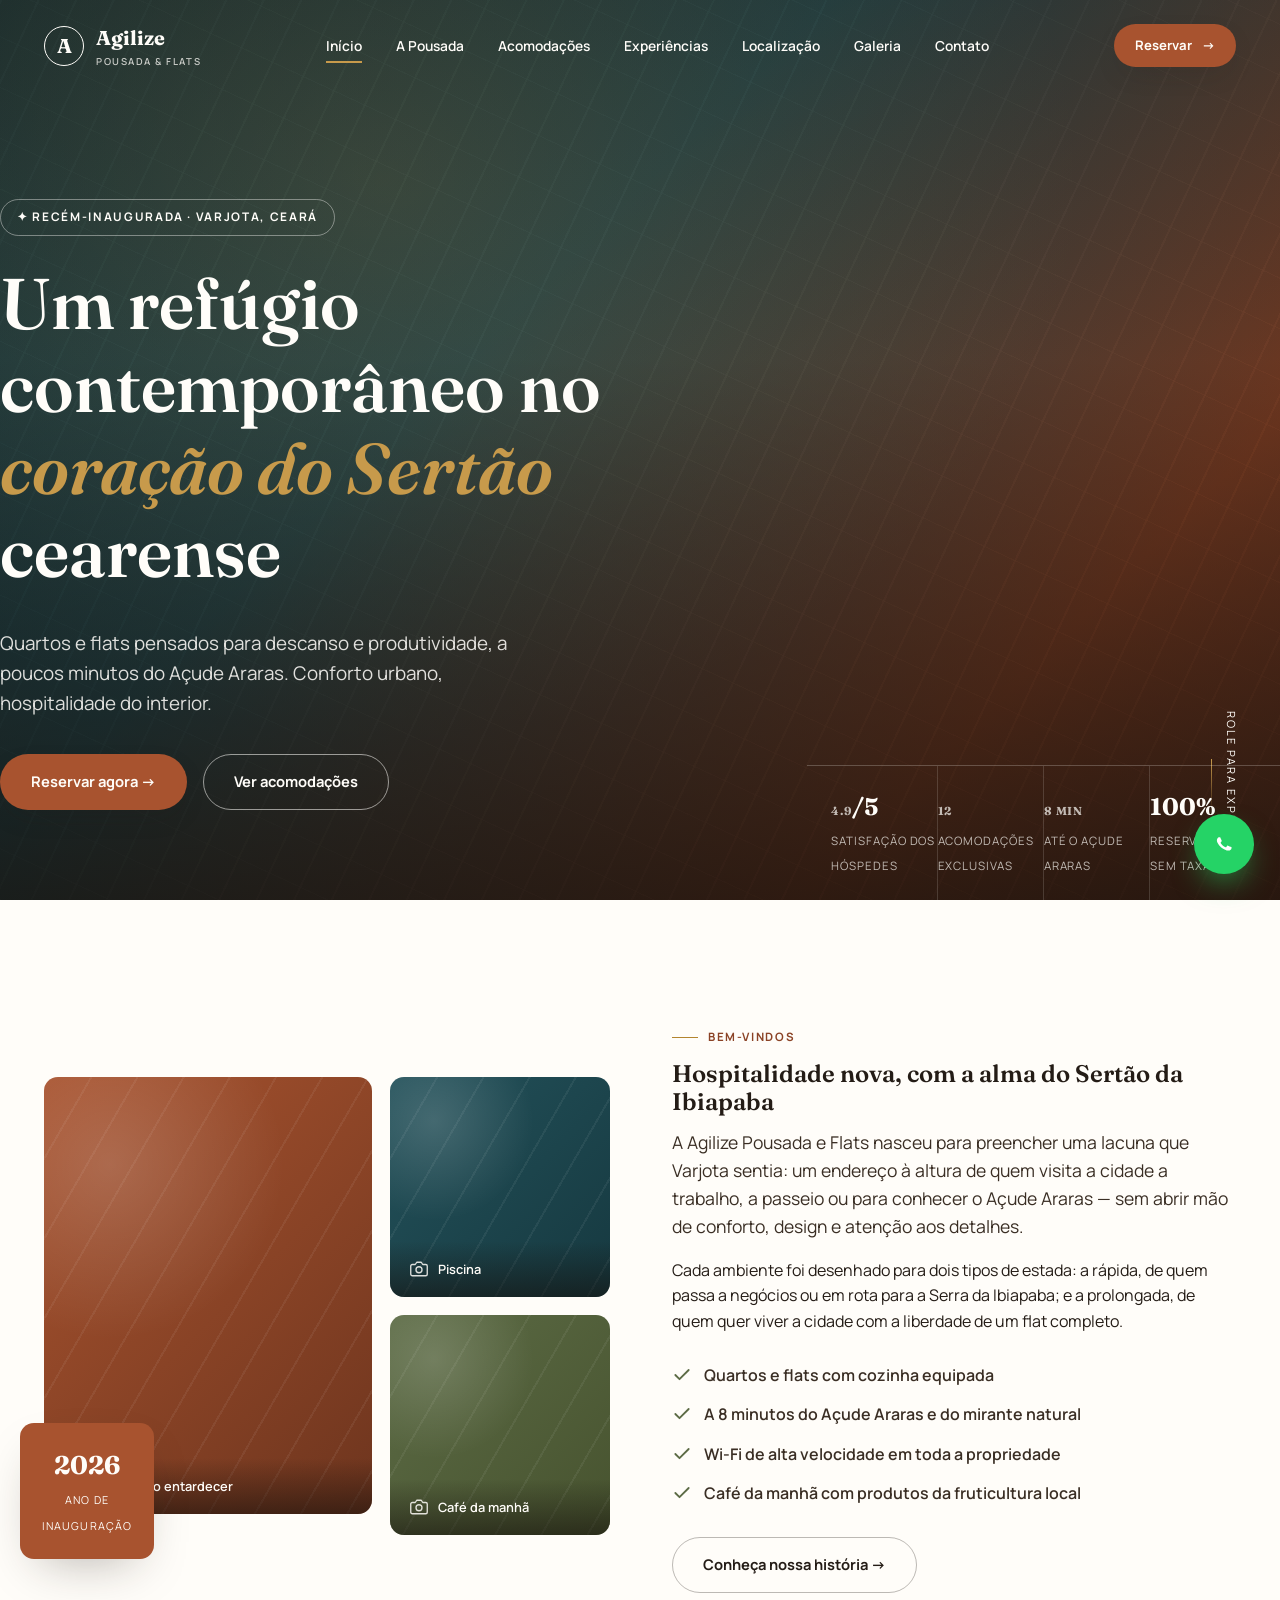
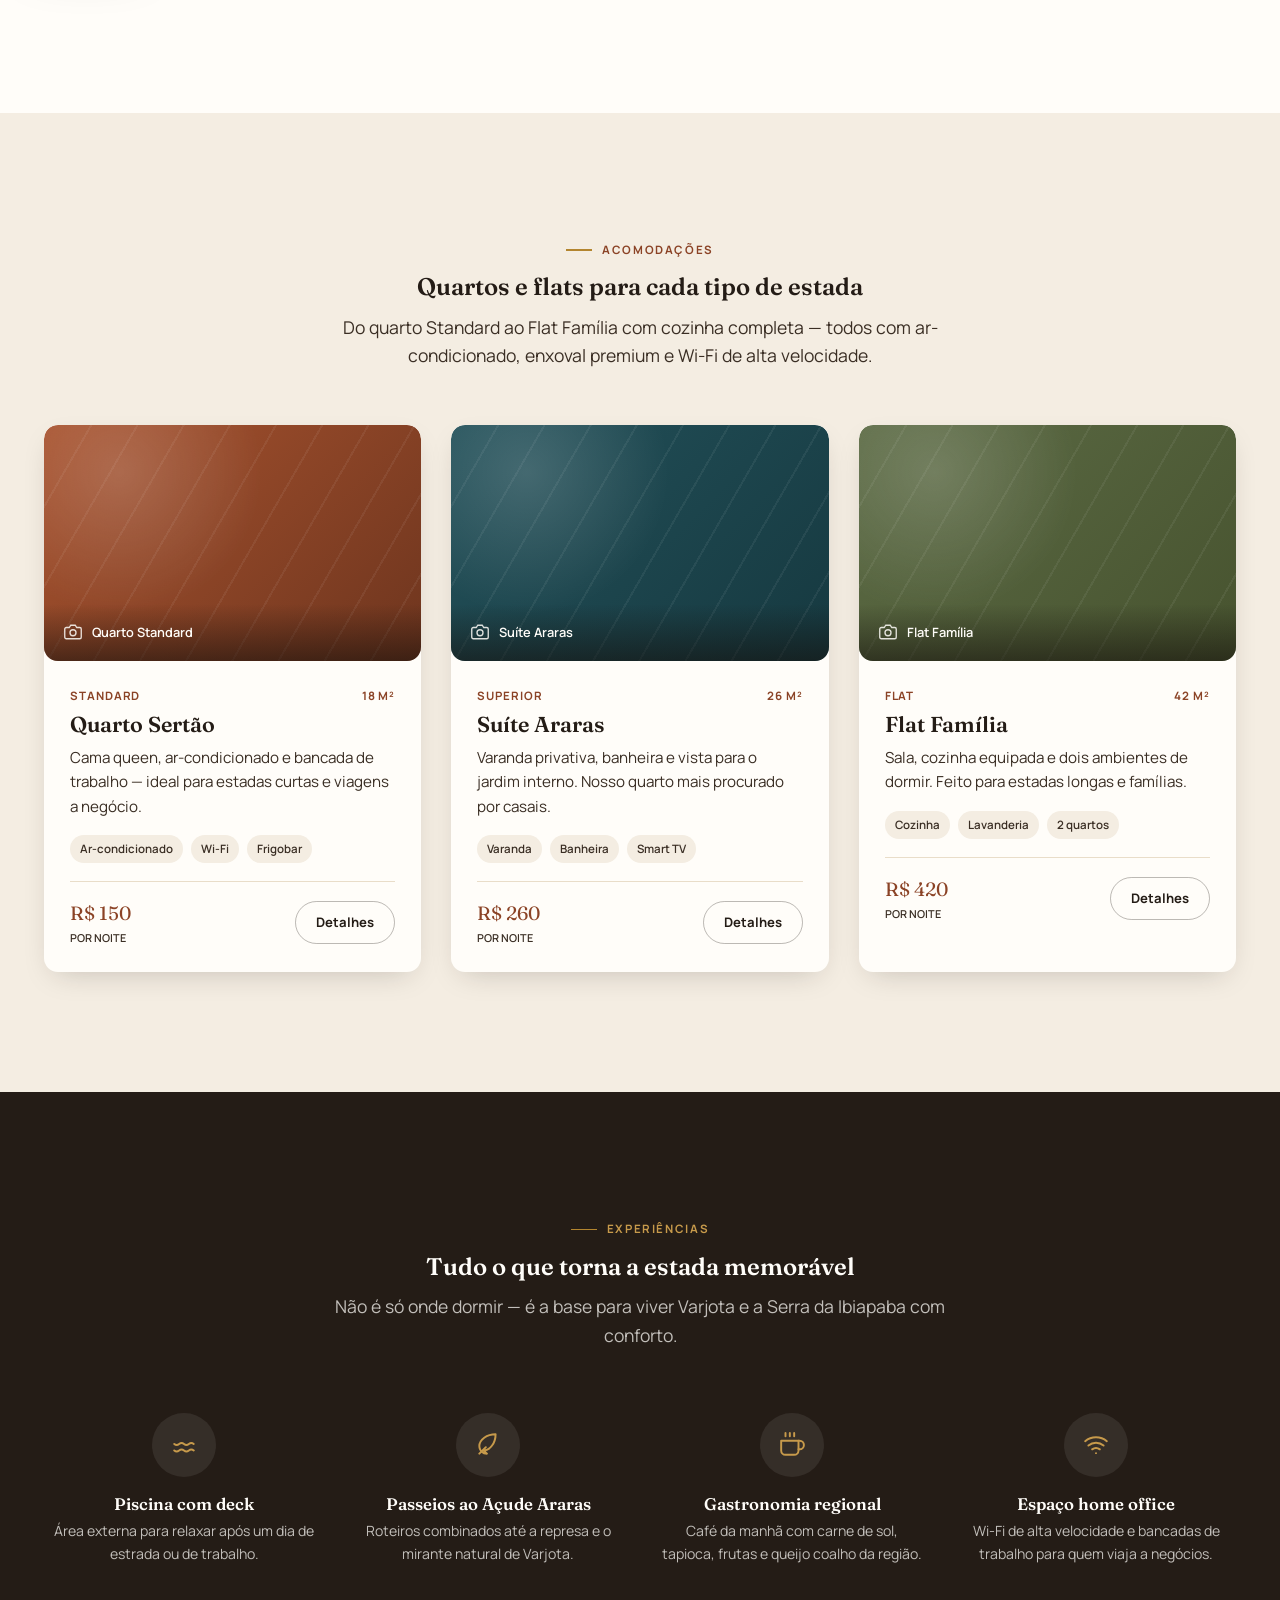
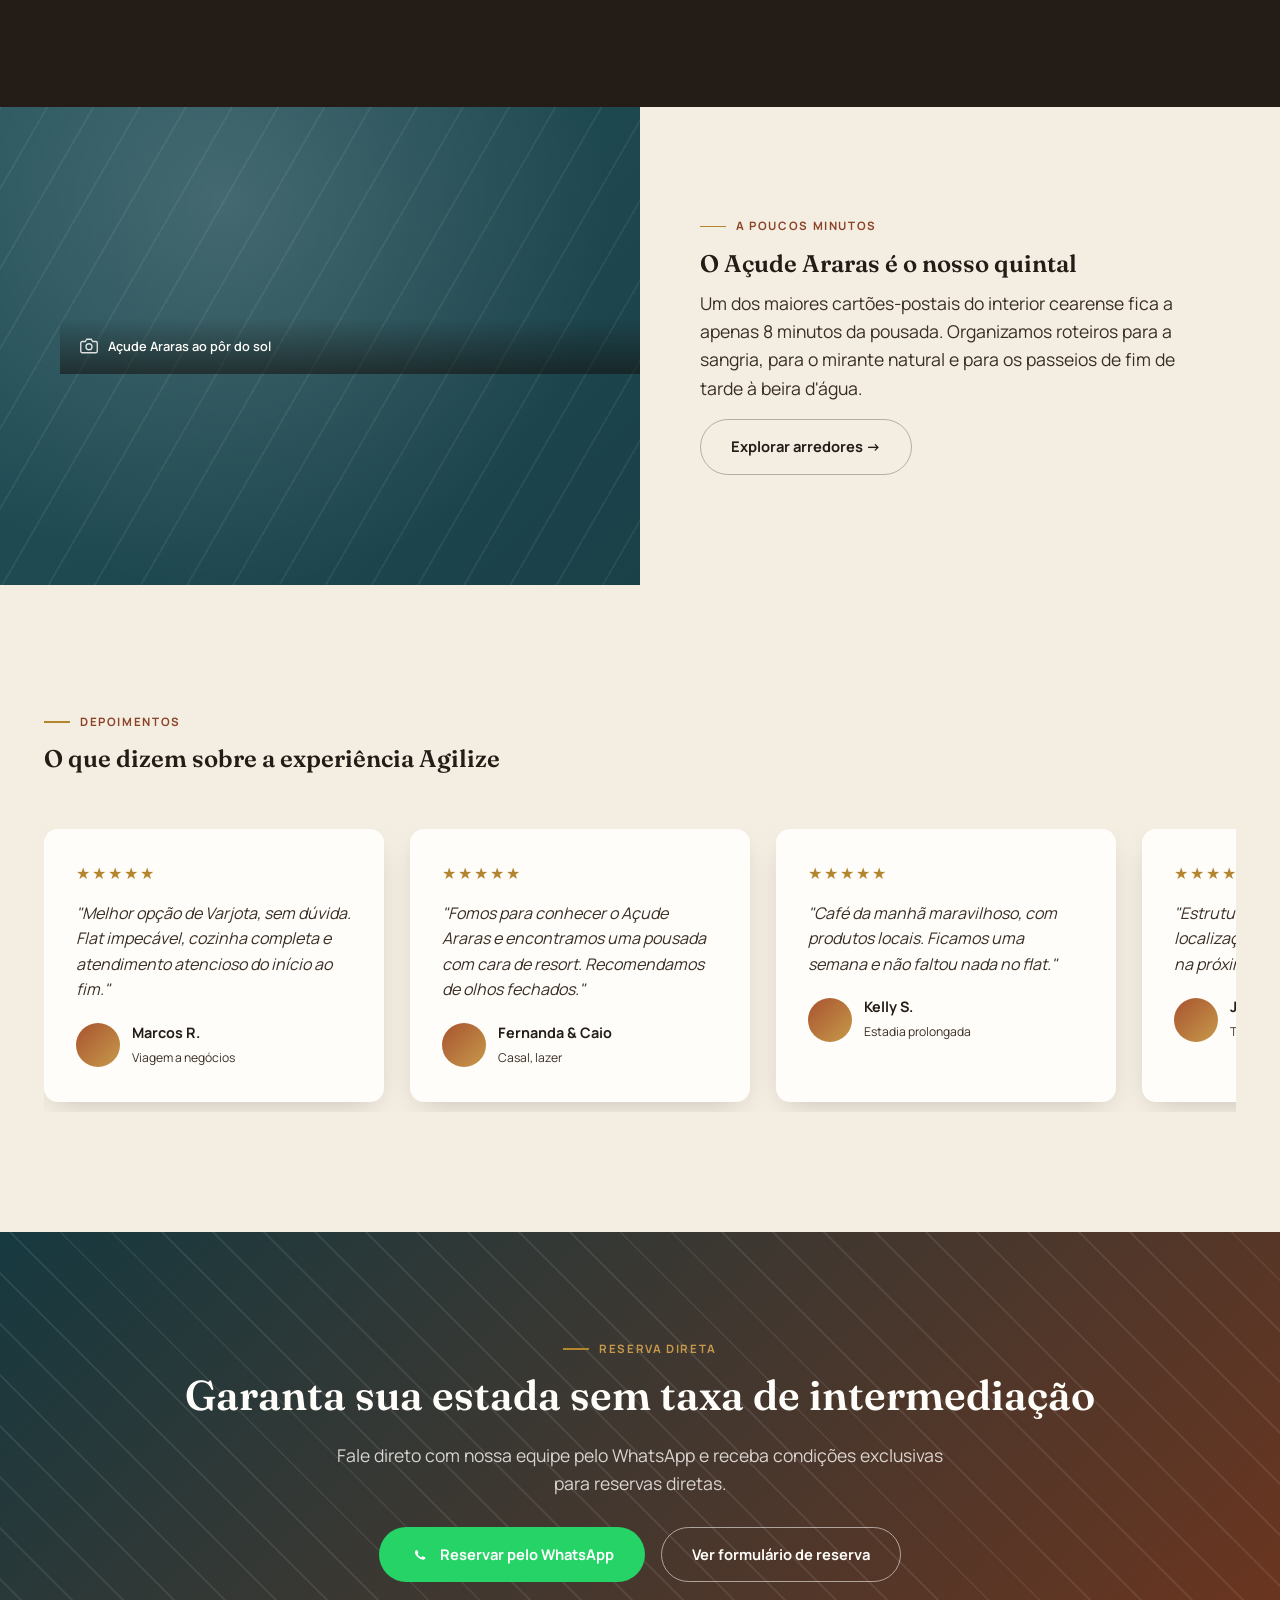
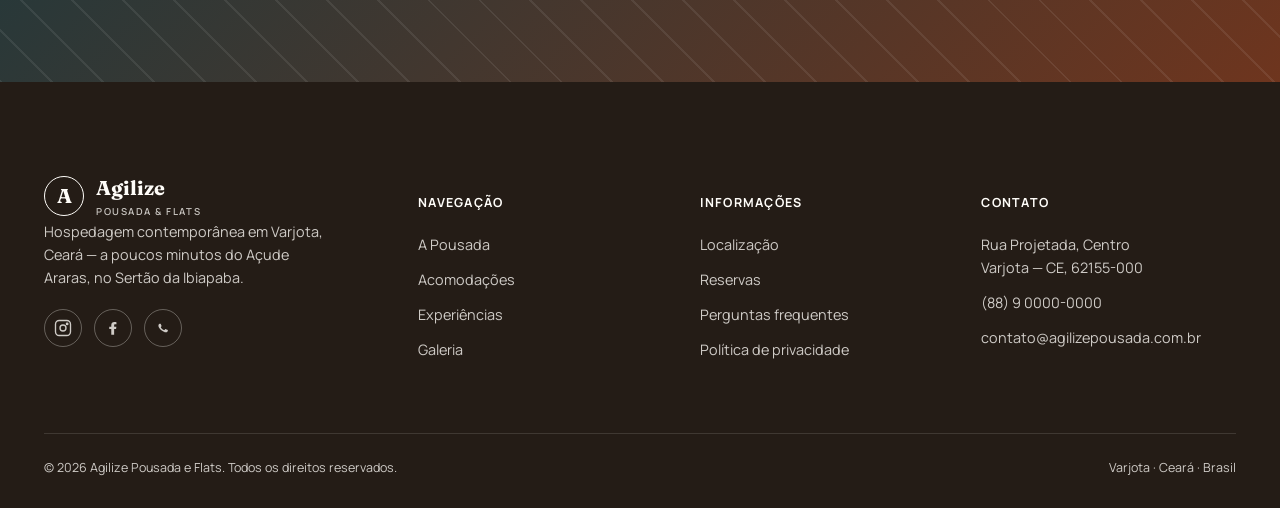
==== index.html @ ea38ac2b "Revert "Redesign v2: align site with the real brand identity and real photos" This reverts commit 95" ====
<!doctype html>
<html lang="pt-BR">
<head>
<script>document.documentElement.classList.add('js');</script>
<meta charset="UTF-8">
<meta name="viewport" content="width=device-width, initial-scale=1.0">
<title>Agilize Pousada e Flats | Hospedagem em Varjota, Ceará — Sertão da Ibiapaba</title>
<meta name="description" content="Agilize Pousada e Flats: hospedagem contemporânea em Varjota-CE, a poucos minutos do Açude Araras. Quartos e flats com ar-condicionado, piscina, café da manhã regional e Wi-Fi. Reserve direto e sem taxas.">
<meta name="keywords" content="pousada em Varjota, hotel Varjota Ceará, flats Varjota, hospedagem Açude Araras, pousada Sertão da Ibiapaba, onde ficar em Varjota CE">
<link rel="canonical" href="https://www.agilizepousada.com.br/">
<meta name="robots" content="index, follow">
<meta name="author" content="Agilize Pousada e Flats">
<meta name="theme-color" content="#241C16">

<!-- Open Graph -->
<meta property="og:type" content="website">
<meta property="og:locale" content="pt_BR">
<meta property="og:site_name" content="Agilize Pousada e Flats">
<meta property="og:title" content="Agilize Pousada e Flats | Varjota, Ceará">
<meta property="og:description" content="Hospedagem contemporânea no coração do Sertão da Ibiapaba, a minutos do Açude Araras. Quartos, flats, piscina e gastronomia regional.">
<meta property="og:url" content="https://www.agilizepousada.com.br/">
<meta property="og:image" content="https://www.agilizepousada.com.br/assets/img/og-cover.jpg">
<meta name="twitter:card" content="summary_large_image">

<link rel="icon" href="data:image/svg+xml,%3Csvg xmlns='http://www.w3.org/2000/svg' viewBox='0 0 64 64'%3E%3Crect width='64' height='64' rx='14' fill='%23241C16'/%3E%3Ctext x='32' y='42' font-family='Georgia,serif' font-size='30' fill='%23C79A4B' text-anchor='middle'%3EA%3C/text%3E%3C/svg%3E">

<link rel="preconnect" href="https://fonts.googleapis.com">
<link rel="preconnect" href="https://fonts.gstatic.com" crossorigin>
<link href="https://fonts.googleapis.com/css2?family=Fraunces:ital,opsz,wght@0,9..144,400;0,9..144,600;0,9..144,700;1,9..144,500&family=Manrope:wght@400;500;600;700;800&display=swap" rel="stylesheet">
<link rel="stylesheet" href="assets/css/style.css">

<script type="application/ld+json">
{
  "@context": "https://schema.org",
  "@type": "LodgingBusiness",
  "name": "Agilize Pousada e Flats",
  "description": "Pousada e flats contemporâneos em Varjota, Ceará, a poucos minutos do Açude Araras, no Sertão da Ibiapaba.",
  "address": {
    "@type": "PostalAddress",
    "streetAddress": "Rua Projetada — Centro",
    "addressLocality": "Varjota",
    "addressRegion": "CE",
    "postalCode": "62155-000",
    "addressCountry": "BR"
  },
  "telephone": "+55-88-90000-0000",
  "priceRange": "R$150 - R$420",
  "amenityFeature": [
    {"@type":"LocationFeatureSpecification","name":"Piscina"},
    {"@type":"LocationFeatureSpecification","name":"Wi-Fi gratuito"},
    {"@type":"LocationFeatureSpecification","name":"Estacionamento gratuito"},
    {"@type":"LocationFeatureSpecification","name":"Ar-condicionado"},
    {"@type":"LocationFeatureSpecification","name":"Café da manhã incluso"}
  ]
}
</script>
</head>
<body>

<!-- ===== HEADER ===== -->
<header class="site-header">
  <div class="container">
    <a href="index.html" class="brand">
      <span class="brand-mark">A</span>
      <span>Agilize <small>Pousada &amp; Flats</small></span>
    </a>
    <nav class="nav">
      <a href="index.html" class="active">Início</a>
      <a href="a-pousada.html">A Pousada</a>
      <a href="acomodacoes.html">Acomodações</a>
      <a href="experiencias.html">Experiências</a>
      <a href="localizacao.html">Localização</a>
      <a href="galeria.html">Galeria</a>
      <a href="contato.html">Contato</a>
    </nav>
    <div class="header-actions">
      <a class="btn btn-primary btn-sm" href="contato.html"><span>Reservar</span> →</a>
      <button class="nav-toggle" aria-label="Abrir menu" aria-expanded="false">
        <svg width="26" height="26" viewBox="0 0 24 24" fill="none" stroke="currentColor" stroke-width="2" stroke-linecap="round"><line x1="3" y1="6" x2="21" y2="6"/><line x1="3" y1="12" x2="21" y2="12"/><line x1="3" y1="18" x2="21" y2="18"/></svg>
      </button>
    </div>
  </div>
</header>

<!-- ===== HERO ===== -->
<section class="hero">
  <div class="container hero-inner">
    <div class="hero-tag">✦ Recém-inaugurada · Varjota, Ceará</div>
    <h1>Um refúgio contemporâneo no <em>coração do Sertão</em> cearense</h1>
    <p class="lede">Quartos e flats pensados para descanso e produtividade, a poucos minutos do Açude Araras. Conforto urbano, hospitalidade do interior.</p>
    <div class="hero-actions">
      <a href="contato.html" class="btn btn-primary">Reservar agora →</a>
      <a href="acomodacoes.html" class="btn btn-outline">Ver acomodações</a>
    </div>
  </div>
  <div class="hero-scroll">role para explorar</div>
  <div class="hero-stats">
    <div class="container">
      <div class="stat"><strong><span data-counter="4.9" data-suffix="">0</span>/5</strong><span>Satisfação dos hóspedes</span></div>
      <div class="stat"><strong><span data-counter="12">0</span></strong><span>Acomodações exclusivas</span></div>
      <div class="stat"><strong><span data-counter="8" data-suffix=" min">0</span></strong><span>Até o Açude Araras</span></div>
      <div class="stat"><strong>100%</strong><span>Reserva direta, sem taxa</span></div>
    </div>
  </div>
</section>

<!-- ===== WELCOME ===== -->
<section class="welcome">
  <div class="container welcome-grid">
    <div class="welcome-media-wrap" data-reveal>
      <div class="welcome-media">
        <div class="photo ratio-portrait tone-barro">
          <span class="photo-label"><svg width="18" height="18" viewBox="0 0 24 24" fill="none" stroke="currentColor" stroke-width="1.8" stroke-linecap="round" stroke-linejoin="round"><path d="M23 19a2 2 0 0 1-2 2H3a2 2 0 0 1-2-2V8a2 2 0 0 1 2-2h4l2-3h6l2 3h4a2 2 0 0 1 2 2z"/><circle cx="12" cy="13" r="4"/></svg> Fachada ao entardecer</span>
        </div>
        <div class="photo ratio-square tone-acude">
          <span class="photo-label"><svg width="18" height="18" viewBox="0 0 24 24" fill="none" stroke="currentColor" stroke-width="1.8" stroke-linecap="round" stroke-linejoin="round"><path d="M23 19a2 2 0 0 1-2 2H3a2 2 0 0 1-2-2V8a2 2 0 0 1 2-2h4l2-3h6l2 3h4a2 2 0 0 1 2 2z"/><circle cx="12" cy="13" r="4"/></svg> Piscina</span>
        </div>
        <div class="photo ratio-square tone-oliva">
          <span class="photo-label"><svg width="18" height="18" viewBox="0 0 24 24" fill="none" stroke="currentColor" stroke-width="1.8" stroke-linecap="round" stroke-linejoin="round"><path d="M23 19a2 2 0 0 1-2 2H3a2 2 0 0 1-2-2V8a2 2 0 0 1 2-2h4l2-3h6l2 3h4a2 2 0 0 1 2 2z"/><circle cx="12" cy="13" r="4"/></svg> Café da manhã</span>
        </div>
      </div>
      <div class="welcome-badge">
        <strong>2026</strong>
        <span>Ano de<br>inauguração</span>
      </div>
    </div>
    <div data-reveal data-reveal-delay="1">
      <div class="eyebrow">Bem-vindos</div>
      <h2>Hospitalidade nova, com a alma do Sertão da Ibiapaba</h2>
      <p class="lede">A Agilize Pousada e Flats nasceu para preencher uma lacuna que Varjota sentia: um endereço à altura de quem visita a cidade a trabalho, a passeio ou para conhecer o Açude Araras — sem abrir mão de conforto, design e atenção aos detalhes.</p>
      <p>Cada ambiente foi desenhado para dois tipos de estada: a rápida, de quem passa a negócios ou em rota para a Serra da Ibiapaba; e a prolongada, de quem quer viver a cidade com a liberdade de um flat completo.</p>
      <ul class="check-list">
        <li><svg width="20" height="20" viewBox="0 0 24 24" fill="none" stroke="currentColor" stroke-width="2.2" stroke-linecap="round" stroke-linejoin="round"><polyline points="20 6 9 17 4 12"/></svg> Quartos e flats com cozinha equipada</li>
        <li><svg width="20" height="20" viewBox="0 0 24 24" fill="none" stroke="currentColor" stroke-width="2.2" stroke-linecap="round" stroke-linejoin="round"><polyline points="20 6 9 17 4 12"/></svg> A 8 minutos do Açude Araras e do mirante natural</li>
        <li><svg width="20" height="20" viewBox="0 0 24 24" fill="none" stroke="currentColor" stroke-width="2.2" stroke-linecap="round" stroke-linejoin="round"><polyline points="20 6 9 17 4 12"/></svg> Wi-Fi de alta velocidade em toda a propriedade</li>
        <li><svg width="20" height="20" viewBox="0 0 24 24" fill="none" stroke="currentColor" stroke-width="2.2" stroke-linecap="round" stroke-linejoin="round"><polyline points="20 6 9 17 4 12"/></svg> Café da manhã com produtos da fruticultura local</li>
      </ul>
      <a href="a-pousada.html" class="btn btn-outline dark" style="margin-top:30px;">Conheça nossa história →</a>
    </div>
  </div>
</section>

<!-- ===== ACOMODAÇÕES TEASER ===== -->
<section class="band on-areia">
  <div class="container">
    <div class="section-head center" data-reveal>
      <div class="eyebrow" style="justify-content:center">Acomodações</div>
      <h2>Quartos e flats para cada tipo de estada</h2>
      <p class="lede center">Do quarto Standard ao Flat Família com cozinha completa — todos com ar-condicionado, enxoval premium e Wi-Fi de alta velocidade.</p>
    </div>
    <div class="grid-3">
      <div class="card" data-reveal>
        <div class="photo ratio-wide tone-barro"><span class="photo-label"><svg width="18" height="18" viewBox="0 0 24 24" fill="none" stroke="currentColor" stroke-width="1.8"><path d="M23 19a2 2 0 0 1-2 2H3a2 2 0 0 1-2-2V8a2 2 0 0 1 2-2h4l2-3h6l2 3h4a2 2 0 0 1 2 2z"/><circle cx="12" cy="13" r="4"/></svg> Quarto Standard</span></div>
        <div class="card-body">
          <div class="card-meta"><span>Standard</span><span>18 m²</span></div>
          <h3>Quarto Sertão</h3>
          <p>Cama queen, ar-condicionado e bancada de trabalho — ideal para estadas curtas e viagens a negócio.</p>
          <div class="card-amenities"><span>Ar-condicionado</span><span>Wi-Fi</span><span>Frigobar</span></div>
          <div class="card-foot">
            <div class="price">R$ 150<span>por noite</span></div>
            <a href="acomodacoes.html" class="btn btn-outline dark btn-sm">Detalhes</a>
          </div>
        </div>
      </div>
      <div class="card" data-reveal data-reveal-delay="1">
        <div class="photo ratio-wide tone-acude"><span class="photo-label"><svg width="18" height="18" viewBox="0 0 24 24" fill="none" stroke="currentColor" stroke-width="1.8"><path d="M23 19a2 2 0 0 1-2 2H3a2 2 0 0 1-2-2V8a2 2 0 0 1 2-2h4l2-3h6l2 3h4a2 2 0 0 1 2 2z"/><circle cx="12" cy="13" r="4"/></svg> Suíte Araras</span></div>
        <div class="card-body">
          <div class="card-meta"><span>Superior</span><span>26 m²</span></div>
          <h3>Suíte Araras</h3>
          <p>Varanda privativa, banheira e vista para o jardim interno. Nosso quarto mais procurado por casais.</p>
          <div class="card-amenities"><span>Varanda</span><span>Banheira</span><span>Smart TV</span></div>
          <div class="card-foot">
            <div class="price">R$ 260<span>por noite</span></div>
            <a href="acomodacoes.html" class="btn btn-outline dark btn-sm">Detalhes</a>
          </div>
        </div>
      </div>
      <div class="card" data-reveal data-reveal-delay="2">
        <div class="photo ratio-wide tone-oliva"><span class="photo-label"><svg width="18" height="18" viewBox="0 0 24 24" fill="none" stroke="currentColor" stroke-width="1.8"><path d="M23 19a2 2 0 0 1-2 2H3a2 2 0 0 1-2-2V8a2 2 0 0 1 2-2h4l2-3h6l2 3h4a2 2 0 0 1 2 2z"/><circle cx="12" cy="13" r="4"/></svg> Flat Família</span></div>
        <div class="card-body">
          <div class="card-meta"><span>Flat</span><span>42 m²</span></div>
          <h3>Flat Família</h3>
          <p>Sala, cozinha equipada e dois ambientes de dormir. Feito para estadas longas e famílias.</p>
          <div class="card-amenities"><span>Cozinha</span><span>Lavanderia</span><span>2 quartos</span></div>
          <div class="card-foot">
            <div class="price">R$ 420<span>por noite</span></div>
            <a href="acomodacoes.html" class="btn btn-outline dark btn-sm">Detalhes</a>
          </div>
        </div>
      </div>
    </div>
  </div>
</section>

<!-- ===== EXPERIÊNCIAS (dark) ===== -->
<section class="band on-dark">
  <div class="container">
    <div class="section-head center" data-reveal>
      <div class="eyebrow on-dark" style="justify-content:center">Experiências</div>
      <h2>Tudo o que torna a estada memorável</h2>
      <p class="lede center">Não é só onde dormir — é a base para viver Varjota e a Serra da Ibiapaba com conforto.</p>
    </div>
    <div class="grid-4">
      <div class="feature" data-reveal>
        <div class="feature-icon"><svg width="26" height="26" viewBox="0 0 24 24" fill="none" stroke="currentColor" stroke-width="1.8" stroke-linecap="round" stroke-linejoin="round"><path d="M3 17c1.5 1.2 3 1.2 4.5 0s3-1.2 4.5 0 3 1.2 4.5 0 3-1.2 4.5 0"/><path d="M3 11c1.5 1.2 3 1.2 4.5 0s3-1.2 4.5 0 3 1.2 4.5 0 3-1.2 4.5 0"/></svg></div>
        <h4>Piscina com deck</h4>
        <p>Área externa para relaxar após um dia de estrada ou de trabalho.</p>
      </div>
      <div class="feature" data-reveal data-reveal-delay="1">
        <div class="feature-icon"><svg width="26" height="26" viewBox="0 0 24 24" fill="none" stroke="currentColor" stroke-width="1.8" stroke-linecap="round" stroke-linejoin="round"><path d="M11 20A7 7 0 0 1 4 13c0-6 7-11 15-11 0 8-5 15-11 15z"/><path d="M4 20l6-6"/></svg></div>
        <h4>Passeios ao Açude Araras</h4>
        <p>Roteiros combinados até a represa e o mirante natural de Varjota.</p>
      </div>
      <div class="feature" data-reveal data-reveal-delay="2">
        <div class="feature-icon"><svg width="26" height="26" viewBox="0 0 24 24" fill="none" stroke="currentColor" stroke-width="1.8" stroke-linecap="round" stroke-linejoin="round"><path d="M18 8h1a4 4 0 0 1 0 8h-1"/><path d="M2 8h16v9a4 4 0 0 1-4 4H6a4 4 0 0 1-4-4V8z"/><line x1="6" y1="1" x2="6" y2="4"/><line x1="10" y1="1" x2="10" y2="4"/><line x1="14" y1="1" x2="14" y2="4"/></svg></div>
        <h4>Gastronomia regional</h4>
        <p>Café da manhã com carne de sol, tapioca, frutas e queijo coalho da região.</p>
      </div>
      <div class="feature" data-reveal data-reveal-delay="3">
        <div class="feature-icon"><svg width="26" height="26" viewBox="0 0 24 24" fill="none" stroke="currentColor" stroke-width="1.8" stroke-linecap="round" stroke-linejoin="round"><path d="M5 12.5a11 11 0 0 1 14 0"/><path d="M8.5 16a6 6 0 0 1 7 0"/><line x1="12" y1="19.5" x2="12" y2="19.51"/><path d="M2 8.5a15.5 15.5 0 0 1 20 0"/></svg></div>
        <h4>Espaço home office</h4>
        <p>Wi-Fi de alta velocidade e bancadas de trabalho para quem viaja a negócios.</p>
      </div>
    </div>
  </div>
</section>

<!-- ===== SPLIT — AÇUDE ARARAS ===== -->
<section class="split">
  <div class="photo tone-acude ratio-cinema" style="min-height:100%" data-reveal>
    <span class="photo-label"><svg width="18" height="18" viewBox="0 0 24 24" fill="none" stroke="currentColor" stroke-width="1.8"><path d="M23 19a2 2 0 0 1-2 2H3a2 2 0 0 1-2-2V8a2 2 0 0 1 2-2h4l2-3h6l2 3h4a2 2 0 0 1 2 2z"/><circle cx="12" cy="13" r="4"/></svg> Açude Araras ao pôr do sol</span>
  </div>
  <div style="background:var(--areia-100)" data-reveal data-reveal-delay="1">
    <div class="eyebrow">A poucos minutos</div>
    <h2>O Açude Araras é o nosso quintal</h2>
    <p class="lede">Um dos maiores cartões-postais do interior cearense fica a apenas 8 minutos da pousada. Organizamos roteiros para a sangria, para o mirante natural e para os passeios de fim de tarde à beira d'água.</p>
    <a href="localizacao.html" class="btn btn-outline dark" style="width:fit-content;">Explorar arredores →</a>
  </div>
</section>

<!-- ===== DEPOIMENTOS ===== -->
<section class="band on-areia">
  <div class="container">
    <div class="section-head" data-reveal>
      <div class="eyebrow">Depoimentos</div>
      <h2>O que dizem sobre a experiência Agilize</h2>
    </div>
    <div class="testi-track" data-reveal data-reveal-delay="1">
      <div class="testi">
        <div class="stars">★★★★★</div>
        <p>"Melhor opção de Varjota, sem dúvida. Flat impecável, cozinha completa e atendimento atencioso do início ao fim."</p>
        <div class="testi-author"><div class="testi-avatar"></div><div><strong>Marcos R.</strong><span>Viagem a negócios</span></div></div>
      </div>
      <div class="testi">
        <div class="stars">★★★★★</div>
        <p>"Fomos para conhecer o Açude Araras e encontramos uma pousada com cara de resort. Recomendamos de olhos fechados."</p>
        <div class="testi-author"><div class="testi-avatar"></div><div><strong>Fernanda &amp; Caio</strong><span>Casal, lazer</span></div></div>
      </div>
      <div class="testi">
        <div class="stars">★★★★★</div>
        <p>"Café da manhã maravilhoso, com produtos locais. Ficamos uma semana e não faltou nada no flat."</p>
        <div class="testi-author"><div class="testi-avatar"></div><div><strong>Kelly S.</strong><span>Estadia prolongada</span></div></div>
      </div>
      <div class="testi">
        <div class="stars">★★★★★</div>
        <p>"Estrutura nova, bem cuidada e localização estratégica. Voltaremos na próxima passagem pelo Sertão."</p>
        <div class="testi-author"><div class="testi-avatar"></div><div><strong>João P.</strong><span>Turismo em família</span></div></div>
      </div>
    </div>
  </div>
</section>

<!-- ===== CTA ===== -->
<section class="cta-band">
  <div class="container" data-reveal>
    <div class="eyebrow on-dark" style="justify-content:center">Reserva direta</div>
    <h2>Garanta sua estada sem taxa de intermediação</h2>
    <p class="lede center" style="color:rgba(255,253,249,.8)">Fale direto com nossa equipe pelo WhatsApp e receba condições exclusivas para reservas diretas.</p>
    <div class="btn-row">
      <a href="https://wa.me/5588900000000" target="_blank" rel="noopener" class="btn btn-whats">
        <svg width="20" height="20" viewBox="0 0 24 24" fill="currentColor"><path d="M17.5 14.4c-.3-.1-1.7-.9-2-1-.3-.1-.5-.1-.7.1s-.8 1-.9 1.2c-.2.2-.3.2-.6.1s-1.3-.5-2.4-1.5c-.9-.8-1.5-1.8-1.7-2.1-.2-.3 0-.5.1-.6l.4-.5c.1-.2.2-.3.3-.5s0-.4 0-.5c0-.1-.7-1.7-1-2.3-.2-.6-.5-.5-.7-.5h-.6c-.2 0-.5.1-.8.4-.3.3-1 1-1 2.4s1.1 2.8 1.2 3c.1.2 2.2 3.4 5.4 4.7.8.3 1.4.5 1.8.7.8.2 1.5.2 2 .1.6-.1 1.7-.7 2-1.4.2-.7.2-1.3.2-1.4-.1-.2-.3-.2-.6-.4z"/></svg>
        Reservar pelo WhatsApp
      </a>
      <a href="contato.html" class="btn btn-outline">Ver formulário de reserva</a>
    </div>
  </div>
</section>

<!-- ===== FOOTER ===== -->
<footer class="site-footer">
  <div class="container">
    <div class="footer-grid">
      <div class="footer-brand">
        <a href="index.html" class="brand" style="color:var(--branco)"><span class="brand-mark">A</span><span>Agilize <small>Pousada &amp; Flats</small></span></a>
        <p>Hospedagem contemporânea em Varjota, Ceará — a poucos minutos do Açude Araras, no Sertão da Ibiapaba.</p>
        <div class="social-row">
          <a href="#" aria-label="Instagram"><svg width="18" height="18" viewBox="0 0 24 24" fill="none" stroke="currentColor" stroke-width="1.8"><rect x="2" y="2" width="20" height="20" rx="5"/><circle cx="12" cy="12" r="4"/><circle cx="17.5" cy="6.5" r="1"/></svg></a>
          <a href="#" aria-label="Facebook"><svg width="18" height="18" viewBox="0 0 24 24" fill="currentColor"><path d="M13.5 21v-7.7h2.6l.4-3h-3v-1.9c0-.9.2-1.5 1.5-1.5h1.6V4.2C15.9 4.1 14.9 4 13.7 4c-2.4 0-4 1.5-4 4.1v2.2H7v3h2.7V21h3.8z"/></svg></a>
          <a href="https://wa.me/5588900000000" aria-label="WhatsApp"><svg width="18" height="18" viewBox="0 0 24 24" fill="currentColor"><path d="M17.5 14.4c-.3-.1-1.7-.9-2-1-.3-.1-.5-.1-.7.1s-.8 1-.9 1.2c-.2.2-.3.2-.6.1s-1.3-.5-2.4-1.5c-.9-.8-1.5-1.8-1.7-2.1-.2-.3 0-.5.1-.6l.4-.5c.1-.2.2-.3.3-.5s0-.4 0-.5c0-.1-.7-1.7-1-2.3-.2-.6-.5-.5-.7-.5h-.6c-.2 0-.5.1-.8.4-.3.3-1 1-1 2.4s1.1 2.8 1.2 3c.1.2 2.2 3.4 5.4 4.7.8.3 1.4.5 1.8.7.8.2 1.5.2 2 .1.6-.1 1.7-.7 2-1.4.2-.7.2-1.3.2-1.4-.1-.2-.3-.2-.6-.4z"/></svg></a>
        </div>
      </div>
      <div>
        <h5>Navegação</h5>
        <ul>
          <li><a href="a-pousada.html">A Pousada</a></li>
          <li><a href="acomodacoes.html">Acomodações</a></li>
          <li><a href="experiencias.html">Experiências</a></li>
          <li><a href="galeria.html">Galeria</a></li>
        </ul>
      </div>
      <div>
        <h5>Informações</h5>
        <ul>
          <li><a href="localizacao.html">Localização</a></li>
          <li><a href="contato.html">Reservas</a></li>
          <li><a href="contato.html#faq">Perguntas frequentes</a></li>
          <li><a href="#">Política de privacidade</a></li>
        </ul>
      </div>
      <div>
        <h5>Contato</h5>
        <ul>
          <li>Rua Projetada, Centro<br>Varjota — CE, 62155-000</li>
          <li>(88) 9 0000-0000</li>
          <li>contato@agilizepousada.com.br</li>
        </ul>
      </div>
    </div>
    <div class="footer-bottom">
      <span>© <span data-year>2026</span> Agilize Pousada e Flats. Todos os direitos reservados.</span>
      <span>Varjota · Ceará · Brasil</span>
    </div>
  </div>
</footer>

<a href="https://wa.me/5588900000000" target="_blank" rel="noopener" class="float-whats" aria-label="Falar no WhatsApp">
  <svg width="28" height="28" viewBox="0 0 24 24" fill="currentColor"><path d="M17.5 14.4c-.3-.1-1.7-.9-2-1-.3-.1-.5-.1-.7.1s-.8 1-.9 1.2c-.2.2-.3.2-.6.1s-1.3-.5-2.4-1.5c-.9-.8-1.5-1.8-1.7-2.1-.2-.3 0-.5.1-.6l.4-.5c.1-.2.2-.3.3-.5s0-.4 0-.5c0-.1-.7-1.7-1-2.3-.2-.6-.5-.5-.7-.5h-.6c-.2 0-.5.1-.8.4-.3.3-1 1-1 2.4s1.1 2.8 1.2 3c.1.2 2.2 3.4 5.4 4.7.8.3 1.4.5 1.8.7.8.2 1.5.2 2 .1.6-.1 1.7-.7 2-1.4.2-.7.2-1.3.2-1.4-.1-.2-.3-.2-.6-.4z"/></svg>
</a>

<script src="assets/js/main.js"></script>
</body>
</html>
---- assets/css/style.css ----
/* ===========================================================
   AGILIZE POUSADA E FLATS — Design System
   Varjota · Ceará · Sertão da Ibiapaba
   =========================================================== */

:root{
  /* Paleta — "Barro & Água" (terracota do sertão + azul do açude) */
  --areia-50:  #FBF7F1;
  --areia-100: #F4EDE2;
  --areia-200: #E9DDC9;
  --barro-600: #A8532F;
  --barro-700: #8B4326;
  --barro-800: #6E351E;
  --carvao-900:#241C16;
  --carvao-700:#3A2E24;
  --oliva-600: #5C6B45;
  --oliva-700: #47532F;
  --acude-600: #23515A;
  --acude-700: #163940;
  --dourado-500:#C79A4B;
  --dourado-600:#B3852F;
  --branco: #FFFDF9;

  --font-display: "Fraunces", "Georgia", serif;
  --font-body: "Manrope", "Segoe UI", sans-serif;

  --container: 1240px;
  --radius-sm: 6px;
  --radius-md: 14px;
  --radius-lg: 28px;

  --shadow-soft: 0 20px 50px -20px rgba(36,28,22,.35);
  --shadow-card: 0 10px 30px -12px rgba(36,28,22,.25);

  --ease: cubic-bezier(.22,.61,.36,1);
}

*,*::before,*::after{ box-sizing:border-box; }
html{ scroll-behavior:smooth; }
body{
  margin:0;
  font-family:var(--font-body);
  color:var(--carvao-900);
  background:var(--areia-50);
  line-height:1.6;
  -webkit-font-smoothing:antialiased;
}
img{ max-width:100%; display:block; }
a{ color:inherit; text-decoration:none; }
ul{ margin:0; padding:0; list-style:none; }
h1,h2,h3,h4{ font-family:var(--font-display); font-weight:600; margin:0 0 .5em; line-height:1.15; color:var(--carvao-900); }
p{ margin:0 0 1em; }
.container{ width:100%; max-width:var(--container); margin:0 auto; padding:0 24px; }
section{ position:relative; }

/* ---------- Utility ---------- */
.eyebrow{
  display:inline-flex; align-items:center; gap:10px;
  font-family:var(--font-body); font-weight:700; letter-spacing:.14em;
  text-transform:uppercase; font-size:.72rem; color:var(--barro-700);
  margin-bottom:14px;
}
.eyebrow::before{ content:""; width:26px; height:1.5px; background:var(--dourado-600); display:inline-block; }
.eyebrow.on-dark{ color:var(--dourado-500); }

.lede{ font-size:1.1rem; color:var(--carvao-700); max-width:640px; }
.center{ text-align:center; margin-left:auto; margin-right:auto; }

.btn{
  display:inline-flex; align-items:center; gap:10px;
  padding:15px 30px; border-radius:100px; font-weight:700; font-size:.92rem;
  border:1px solid transparent; cursor:pointer; transition:transform .35s var(--ease), box-shadow .35s var(--ease), background .3s, color .3s;
  white-space:nowrap;
}
.btn-primary{ background:var(--barro-600); color:var(--branco); box-shadow:var(--shadow-card); }
.btn-primary:hover{ background:var(--barro-700); transform:translateY(-2px); box-shadow:0 16px 34px -14px rgba(168,83,47,.55); }
.btn-outline{ background:transparent; color:var(--branco); border-color:rgba(255,253,249,.55); }
.btn-outline:hover{ background:rgba(255,253,249,.12); border-color:var(--branco); transform:translateY(-2px); }
.btn-outline.dark{ color:var(--carvao-900); border-color:rgba(36,28,22,.3); }
.btn-outline.dark:hover{ background:rgba(36,28,22,.06); }
.btn-whats{ background:#25D366; color:#fff; }
.btn-whats:hover{ background:#1EBE5A; transform:translateY(-2px); }
.btn-sm{ padding:10px 20px; font-size:.82rem; }

.section-head{ max-width:680px; margin-bottom:56px; }
.section-head.center{ margin-left:auto; margin-right:auto; text-align:center; }

.pill{
  display:inline-flex; align-items:center; gap:8px; padding:6px 14px;
  border-radius:100px; background:var(--areia-200); font-size:.78rem; font-weight:700;
  color:var(--barro-700);
}

/* ---------- Reveal on scroll ---------- */
/* Content is visible by default (no-JS / JS-blocked = fully accessible).
   Only when html.js is set (see inline head script) do we hide-then-reveal. */
html.js [data-reveal]{ opacity:0; transform:translateY(28px); transition:opacity .9s var(--ease), transform .9s var(--ease); }
html.js [data-reveal].is-visible{ opacity:1; transform:translateY(0); }
[data-reveal-delay="1"]{ transition-delay:.12s; }
[data-reveal-delay="2"]{ transition-delay:.24s; }
[data-reveal-delay="3"]{ transition-delay:.36s; }

/* ---------- Header ---------- */
.site-header{
  position:fixed; top:0; left:0; right:0; z-index:100;
  padding:22px 0; transition:background .4s var(--ease), padding .4s var(--ease), box-shadow .4s var(--ease);
}
.site-header .container{ display:flex; align-items:center; justify-content:space-between; gap:24px; }
.site-header.is-scrolled{ background:rgba(251,247,241,.92); backdrop-filter:blur(10px); padding:12px 0; box-shadow:0 6px 24px -12px rgba(36,28,22,.18); }

.brand{ display:flex; align-items:center; gap:12px; font-family:var(--font-display); font-weight:700; font-size:1.25rem; color:var(--branco); transition:color .4s; }
.site-header.is-scrolled .brand{ color:var(--carvao-900); }
.brand small{ display:block; font-family:var(--font-body); font-weight:600; font-size:.6rem; letter-spacing:.16em; text-transform:uppercase; opacity:.75; }
.brand-mark{ width:40px;height:40px; border-radius:50%; border:1.5px solid currentColor; display:flex; align-items:center; justify-content:center; }

.nav{ display:flex; align-items:center; gap:34px; }
.nav a{ font-size:.86rem; font-weight:600; color:var(--branco); position:relative; padding:4px 0; transition:color .4s; }
.site-header.is-scrolled .nav a{ color:var(--carvao-800,#3A2E24); }
.nav a::after{ content:""; position:absolute; left:0; bottom:-2px; width:0; height:1.5px; background:var(--dourado-500); transition:width .3s var(--ease); }
.nav a:hover::after, .nav a.active::after{ width:100%; }
.header-actions{ display:flex; align-items:center; gap:14px; }
.nav-toggle{ display:none; background:none; border:0; color:var(--branco); cursor:pointer; }
.site-header.is-scrolled .nav-toggle{ color:var(--carvao-900); }

@media (max-width: 960px){
  .nav{ position:fixed; inset:0 0 0 30%; background:var(--areia-50); flex-direction:column; justify-content:center; align-items:flex-start; gap:26px; padding:40px; transform:translateX(100%); transition:transform .5s var(--ease); box-shadow:-20px 0 50px rgba(0,0,0,.25); }
  .nav.is-open{ transform:translateX(0); }
  .nav a{ color:var(--carvao-900) !important; font-size:1.15rem; }
  .nav-toggle{ display:block; z-index:120; }
  .header-actions .btn span{ display:none; }
}

/* ---------- Hero ---------- */
.hero{
  min-height:100svh; display:flex; align-items:flex-end; position:relative; overflow:hidden;
  background:
    linear-gradient(180deg, rgba(20,15,11,.35) 0%, rgba(20,15,11,.25) 40%, rgba(20,15,11,.78) 100%),
    radial-gradient(ellipse at 30% 20%, rgba(199,154,75,.25), transparent 55%),
    linear-gradient(135deg, var(--acude-700) 0%, var(--acude-600) 38%, var(--barro-700) 78%, var(--barro-800) 100%);
  color:var(--branco);
}
.hero::before{
  content:""; position:absolute; inset:0; opacity:.14; mix-blend-mode:overlay; pointer-events:none;
  background-image:
    repeating-linear-gradient(115deg, rgba(255,255,255,.5) 0 2px, transparent 2px 34px),
    repeating-linear-gradient(25deg, rgba(255,255,255,.4) 0 1px, transparent 1px 46px);
}
.hero-inner{ position:relative; z-index:2; padding:170px 0 90px; width:100%; }
.hero-tag{ display:inline-flex; gap:10px; align-items:center; padding:8px 16px; border:1px solid rgba(255,253,249,.4); border-radius:100px; font-size:.74rem; letter-spacing:.14em; text-transform:uppercase; font-weight:700; margin-bottom:26px; }
.hero h1{ font-size:clamp(2.6rem, 5.6vw, 5rem); color:var(--branco); max-width:16ch; }
.hero h1 em{ font-style:italic; color:var(--dourado-500); }
.hero p.lede{ color:rgba(255,253,249,.86); font-size:1.18rem; max-width:560px; }
.hero-actions{ display:flex; gap:16px; flex-wrap:wrap; margin-top:36px; }
.hero-scroll{ position:absolute; right:40px; bottom:40px; z-index:2; display:flex; flex-direction:column; align-items:center; gap:10px; color:var(--branco); font-size:.7rem; letter-spacing:.18em; text-transform:uppercase; writing-mode:vertical-rl; }
.hero-scroll::after{ content:""; writing-mode:horizontal-tb; width:1px; height:52px; background:linear-gradient(var(--dourado-500), transparent); animation:scrollLine 2.2s ease-in-out infinite; }
@keyframes scrollLine{ 0%{ transform:scaleY(0); transform-origin:top;} 50%{ transform:scaleY(1); transform-origin:top;} 51%{transform-origin:bottom;} 100%{ transform:scaleY(0); transform-origin:bottom;} }

.hero-stats{ position:relative; z-index:2; border-top:1px solid rgba(255,253,249,.22); }
.hero-stats .container{ display:grid; grid-template-columns:repeat(4,1fr); }
.hero-stats .stat{ padding:22px 0; border-right:1px solid rgba(255,253,249,.15); }
.hero-stats .stat:last-child{ border-right:0; }
.hero-stats .stat strong{ display:block; font-family:var(--font-display); font-size:1.5rem; color:var(--branco); }
.hero-stats .stat span{ font-size:.72rem; letter-spacing:.08em; text-transform:uppercase; color:rgba(255,253,249,.7); }
@media (max-width:760px){ .hero-stats .container{ grid-template-columns:repeat(2,1fr); } .hero-stats .stat{ border-bottom:1px solid rgba(255,253,249,.15);} }

/* ---------- Photo placeholder (art-directed, no stock hotlinking) ---------- */
.photo{
  position:relative; overflow:hidden; border-radius:var(--radius-md);
  display:flex; align-items:flex-end; color:var(--branco); min-height:220px;
  isolation:isolate;
}
.photo::before{ content:""; position:absolute; inset:0; z-index:0; background:var(--ph-bg, linear-gradient(135deg,var(--acude-700),var(--barro-700))); }
.photo::after{ content:""; position:absolute; inset:0; z-index:1;
  background-image:
    radial-gradient(circle at 20% 20%, rgba(255,255,255,.16), transparent 40%),
    repeating-linear-gradient(120deg, rgba(255,255,255,.06) 0 2px, transparent 2px 40px);
}
.photo-label{ position:relative; z-index:2; padding:18px 20px; width:100%; display:flex; align-items:center; gap:10px; font-size:.8rem; font-weight:600; background:linear-gradient(0deg, rgba(20,15,11,.55), transparent); }
.photo-label svg{ flex-shrink:0; opacity:.85; }
.photo.tone-barro{ --ph-bg: linear-gradient(135deg,var(--barro-600),var(--barro-800)); }
.photo.tone-acude{ --ph-bg: linear-gradient(135deg,var(--acude-600),var(--acude-700)); }
.photo.tone-oliva{ --ph-bg: linear-gradient(135deg,var(--oliva-600),var(--oliva-700)); }
.photo.tone-dourado{ --ph-bg: linear-gradient(135deg,#D8AE63,var(--dourado-600)); }
.photo.ratio-square{ aspect-ratio:1/1; }
.photo.ratio-portrait{ aspect-ratio:3/4; }
.photo.ratio-wide{ aspect-ratio:16/10; }
.photo.ratio-cinema{ aspect-ratio:21/9; }

/* ---------- Intro / Welcome ---------- */
.welcome{ padding:120px 0; background:var(--branco); }
.welcome-grid{ display:grid; grid-template-columns:1fr 1fr; gap:64px; align-items:center; }
.welcome-media{ display:grid; grid-template-columns:1.2fr .8fr; gap:18px; }
.welcome-media .photo:first-child{ grid-row:1 / 3; }
.welcome-badge{ position:absolute; left:-24px; bottom:-24px; background:var(--barro-600); color:var(--branco); padding:22px; border-radius:var(--radius-md); box-shadow:var(--shadow-soft); text-align:center; z-index:3; }
.welcome-badge strong{ display:block; font-family:var(--font-display); font-size:1.6rem; }
.welcome-badge span{ font-size:.68rem; letter-spacing:.1em; text-transform:uppercase; }
.welcome-media-wrap{ position:relative; }
.check-list{ margin-top:28px; display:grid; gap:14px; }
.check-list li{ display:flex; gap:12px; align-items:flex-start; font-weight:600; color:var(--carvao-700); }
.check-list svg{ flex-shrink:0; color:var(--oliva-600); margin-top:2px; }
@media (max-width:920px){ .welcome-grid{ grid-template-columns:1fr; } .welcome-badge{ display:none; } }

/* ---------- Cards / Rooms ---------- */
.band{ padding:120px 0; }
.band.on-areia{ background:var(--areia-100); }
.band.on-dark{ background:var(--carvao-900); color:var(--branco); }
.band.on-dark h1, .band.on-dark h2, .band.on-dark h3, .band.on-dark h4{ color:var(--branco); }
.band.on-dark p{ color:rgba(255,253,249,.72); }
.band.on-dark .lede{ color:rgba(255,253,249,.72); }

.grid-3{ display:grid; grid-template-columns:repeat(3,1fr); gap:30px; }
.grid-2{ display:grid; grid-template-columns:repeat(2,1fr); gap:30px; }
.grid-4{ display:grid; grid-template-columns:repeat(4,1fr); gap:24px; }
@media (max-width:960px){ .grid-3,.grid-4{ grid-template-columns:repeat(2,1fr);} }
@media (max-width:640px){ .grid-3,.grid-2,.grid-4{ grid-template-columns:1fr;} }

.card{ background:var(--branco); border-radius:var(--radius-md); overflow:hidden; box-shadow:var(--shadow-card); transition:transform .5s var(--ease), box-shadow .5s var(--ease); }
.card:hover{ transform:translateY(-8px); box-shadow:0 30px 60px -22px rgba(36,28,22,.35); }
.card:hover .photo img, .card:hover .photo::before{ transform:scale(1.06); }
.card .photo::before{ transition:transform .8s var(--ease); }
.card-body{ padding:26px; }
.card-meta{ display:flex; justify-content:space-between; align-items:center; margin-bottom:8px; font-size:.72rem; letter-spacing:.08em; text-transform:uppercase; color:var(--barro-700); font-weight:700; }
.card h3{ font-size:1.35rem; margin-bottom:8px; }
.card p{ color:var(--carvao-700); font-size:.95rem; }
.card-amenities{ display:flex; flex-wrap:wrap; gap:8px; margin:16px 0; }
.card-amenities span{ font-size:.72rem; padding:5px 10px; background:var(--areia-100); border-radius:100px; font-weight:600; color:var(--carvao-700); }
.card-foot{ display:flex; justify-content:space-between; align-items:center; margin-top:18px; padding-top:16px; border-top:1px solid var(--areia-200); }
.price{ font-family:var(--font-display); font-size:1.2rem; color:var(--barro-700); }
.price span{ display:block; font-family:var(--font-body); font-size:.68rem; color:var(--carvao-700); font-weight:600; text-transform:uppercase; }

/* Feature / icon list */
.feature{ text-align:center; padding:8px; }
.feature-icon{ width:64px; height:64px; margin:0 auto 18px; border-radius:50%; display:flex; align-items:center; justify-content:center; background:var(--areia-100); color:var(--barro-700); transition:background .4s, color .4s, transform .4s; }
.feature:hover .feature-icon{ background:var(--barro-600); color:var(--branco); transform:translateY(-4px) rotate(-4deg); }
.feature h4{ font-size:1.05rem; margin-bottom:6px; }
.feature p{ font-size:.88rem; color:var(--carvao-700); }
.on-dark .feature-icon{ background:rgba(255,253,249,.08); color:var(--dourado-500); }

/* Numbers row */
.numbered{ display:flex; gap:20px; align-items:flex-start; }
.numbered .num{ font-family:var(--font-display); font-size:2.2rem; color:var(--dourado-500); line-height:1; }

/* ---------- Split banner (experiences) ---------- */
.split{ display:grid; grid-template-columns:1fr 1fr; }
.split > div{ padding:110px 60px; display:flex; flex-direction:column; justify-content:center; }
.split .photo{ border-radius:0; height:100%; min-height:480px; }
@media (max-width:920px){ .split{ grid-template-columns:1fr; } .split > div{ padding:70px 24px; } }

/* ---------- Testimonials ---------- */
.testi-track{ display:flex; gap:26px; overflow-x:auto; scroll-snap-type:x mandatory; padding-bottom:10px; }
.testi-track::-webkit-scrollbar{ height:6px; }
.testi-track::-webkit-scrollbar-thumb{ background:var(--areia-200); border-radius:10px; }
.testi{ min-width:340px; scroll-snap-align:start; background:var(--branco); border-radius:var(--radius-md); padding:32px; box-shadow:var(--shadow-card); }
.stars{ color:var(--dourado-600); letter-spacing:2px; margin-bottom:14px; }
.testi p{ font-style:italic; color:var(--carvao-700); }
.testi-author{ display:flex; align-items:center; gap:12px; margin-top:18px; }
.testi-avatar{ width:44px; height:44px; border-radius:50%; background:linear-gradient(135deg,var(--barro-600),var(--dourado-500)); flex-shrink:0; }
.testi-author strong{ display:block; font-size:.9rem; }
.testi-author span{ font-size:.76rem; color:var(--carvao-700); }

/* ---------- CTA band ---------- */
.cta-band{ padding:100px 0; text-align:center; background:linear-gradient(135deg,var(--acude-700),var(--barro-800)); color:var(--branco); position:relative; overflow:hidden; }
.cta-band::before{ content:""; position:absolute; inset:0; opacity:.15; background-image:repeating-linear-gradient(45deg, rgba(255,255,255,.5) 0 2px, transparent 2px 36px); }
.cta-band .container{ position:relative; z-index:1; }
.cta-band h2{ color:var(--branco); font-size:clamp(1.8rem,4vw,2.6rem); }
.cta-band .btn-row{ display:flex; gap:16px; justify-content:center; flex-wrap:wrap; margin-top:30px; }

/* ---------- Footer ---------- */
.site-footer{ background:var(--carvao-900); color:rgba(255,253,249,.78); padding:90px 0 30px; }
.footer-grid{ display:grid; grid-template-columns:1.4fr 1fr 1fr 1.1fr; gap:50px; padding-bottom:60px; border-bottom:1px solid rgba(255,253,249,.12); }
.footer-grid h5{ color:var(--branco); font-family:var(--font-body); font-size:.78rem; letter-spacing:.1em; text-transform:uppercase; margin-bottom:20px; }
.footer-grid li{ margin-bottom:12px; font-size:.9rem; }
.footer-grid a:hover{ color:var(--dourado-500); }
.footer-brand p{ max-width:280px; font-size:.9rem; }
.social-row{ display:flex; gap:12px; margin-top:20px; }
.social-row a{ width:38px; height:38px; border:1px solid rgba(255,253,249,.3); border-radius:50%; display:flex; align-items:center; justify-content:center; transition:.3s; }
.social-row a:hover{ background:var(--dourado-500); border-color:var(--dourado-500); color:var(--carvao-900); }
.footer-bottom{ display:flex; justify-content:space-between; align-items:center; padding-top:24px; font-size:.78rem; flex-wrap:wrap; gap:12px; }

/* ---------- Floating WhatsApp ---------- */
.float-whats{
  position:fixed; right:26px; bottom:26px; z-index:90; width:60px; height:60px; border-radius:50%;
  background:#25D366; color:#fff; display:flex; align-items:center; justify-content:center;
  box-shadow:0 14px 30px -8px rgba(37,211,102,.6); animation:pulse 2.6s infinite;
}
.float-whats:hover{ transform:scale(1.08); }
@keyframes pulse{ 0%{ box-shadow:0 0 0 0 rgba(37,211,102,.55);} 70%{ box-shadow:0 0 0 16px rgba(37,211,102,0);} 100%{ box-shadow:0 0 0 0 rgba(37,211,102,0);} }

/* ---------- Page hero (inner pages) ---------- */
.page-hero{ padding:200px 0 100px; color:var(--branco); position:relative; overflow:hidden;
  background:linear-gradient(135deg,var(--acude-700),var(--barro-800)); }
.page-hero::before{ content:""; position:absolute; inset:0; opacity:.14; background-image:repeating-linear-gradient(115deg, rgba(255,255,255,.5) 0 2px, transparent 2px 34px); }
.page-hero .container{ position:relative; z-index:1; }
.breadcrumb{ display:flex; gap:8px; font-size:.78rem; opacity:.8; margin-bottom:18px; }
.page-hero h1{ color:var(--branco); font-size:clamp(2.2rem,4.4vw,3.4rem); }

/* ---------- Misc pages ---------- */
.info-strip{ display:flex; flex-wrap:wrap; gap:14px; margin:26px 0; }
.info-strip .pill svg{ opacity:.8; }
.map-frame{ border-radius:var(--radius-md); overflow:hidden; box-shadow:var(--shadow-card); height:420px; }
.timeline{ border-left:2px solid var(--areia-200); padding-left:30px; display:grid; gap:36px; }
.timeline .dot{ width:12px; height:12px; border-radius:50%; background:var(--barro-600); position:absolute; left:-36.5px; margin-top:6px; }
.timeline li{ position:relative; }

.form-card{ background:var(--branco); border-radius:var(--radius-lg); box-shadow:var(--shadow-soft); padding:44px; }
.form-row{ display:grid; grid-template-columns:1fr 1fr; gap:18px; }
.form-row.full{ grid-template-columns:1fr; }
label{ display:block; font-size:.78rem; font-weight:700; text-transform:uppercase; letter-spacing:.05em; margin-bottom:8px; color:var(--carvao-700); }
input,select,textarea{
  width:100%; padding:14px 16px; border:1.5px solid var(--areia-200); border-radius:var(--radius-sm);
  font-family:var(--font-body); font-size:.95rem; background:var(--areia-50); transition:border-color .3s, box-shadow .3s;
}
input:focus, select:focus, textarea:focus{ outline:none; border-color:var(--barro-600); box-shadow:0 0 0 4px rgba(168,83,47,.12); }
.field{ margin-bottom:20px; }

.faq-item{ border-bottom:1px solid var(--areia-200); padding:22px 0; cursor:pointer; }
.faq-q{ display:flex; justify-content:space-between; align-items:center; font-weight:700; gap:20px; }
.faq-q svg{ transition:transform .4s var(--ease); flex-shrink:0; }
.faq-item.is-open .faq-q svg{ transform:rotate(45deg); }
.faq-a{ max-height:0; overflow:hidden; transition:max-height .5s var(--ease); color:var(--carvao-700); }
.faq-item.is-open .faq-a{ max-height:240px; margin-top:14px; }

.gallery-grid{ display:grid; grid-template-columns:repeat(4,1fr); gap:18px; grid-auto-rows:220px; }
.gallery-grid .photo{ height:100%; }
.gallery-grid .span-2{ grid-column:span 2; }
.gallery-grid .row-2{ grid-row:span 2; }
@media (max-width:920px){ .gallery-grid{ grid-template-columns:repeat(2,1fr); } .gallery-grid .span-2{ grid-column:span 2; } }
@media (max-width:640px){ .gallery-grid{ grid-template-columns:1fr; grid-auto-rows:260px;} .gallery-grid .span-2{ grid-column:span 1; } }

.filter-row{ display:flex; gap:10px; flex-wrap:wrap; margin-bottom:36px; }
.filter-btn{ padding:9px 18px; border-radius:100px; border:1.5px solid var(--areia-200); background:var(--branco); font-weight:700; font-size:.8rem; cursor:pointer; transition:.3s; }
.filter-btn.active, .filter-btn:hover{ background:var(--barro-600); color:var(--branco); border-color:var(--barro-600); }

@media (max-width:768px){
  .welcome, .band{ padding:80px 0; }
  .footer-grid{ grid-template-columns:1fr 1fr; }
  .cta-band .container h2{ font-size:1.8rem; }
}
@media (max-width:520px){
  .footer-grid{ grid-template-columns:1fr; }
  .form-row{ grid-template-columns:1fr; }
}
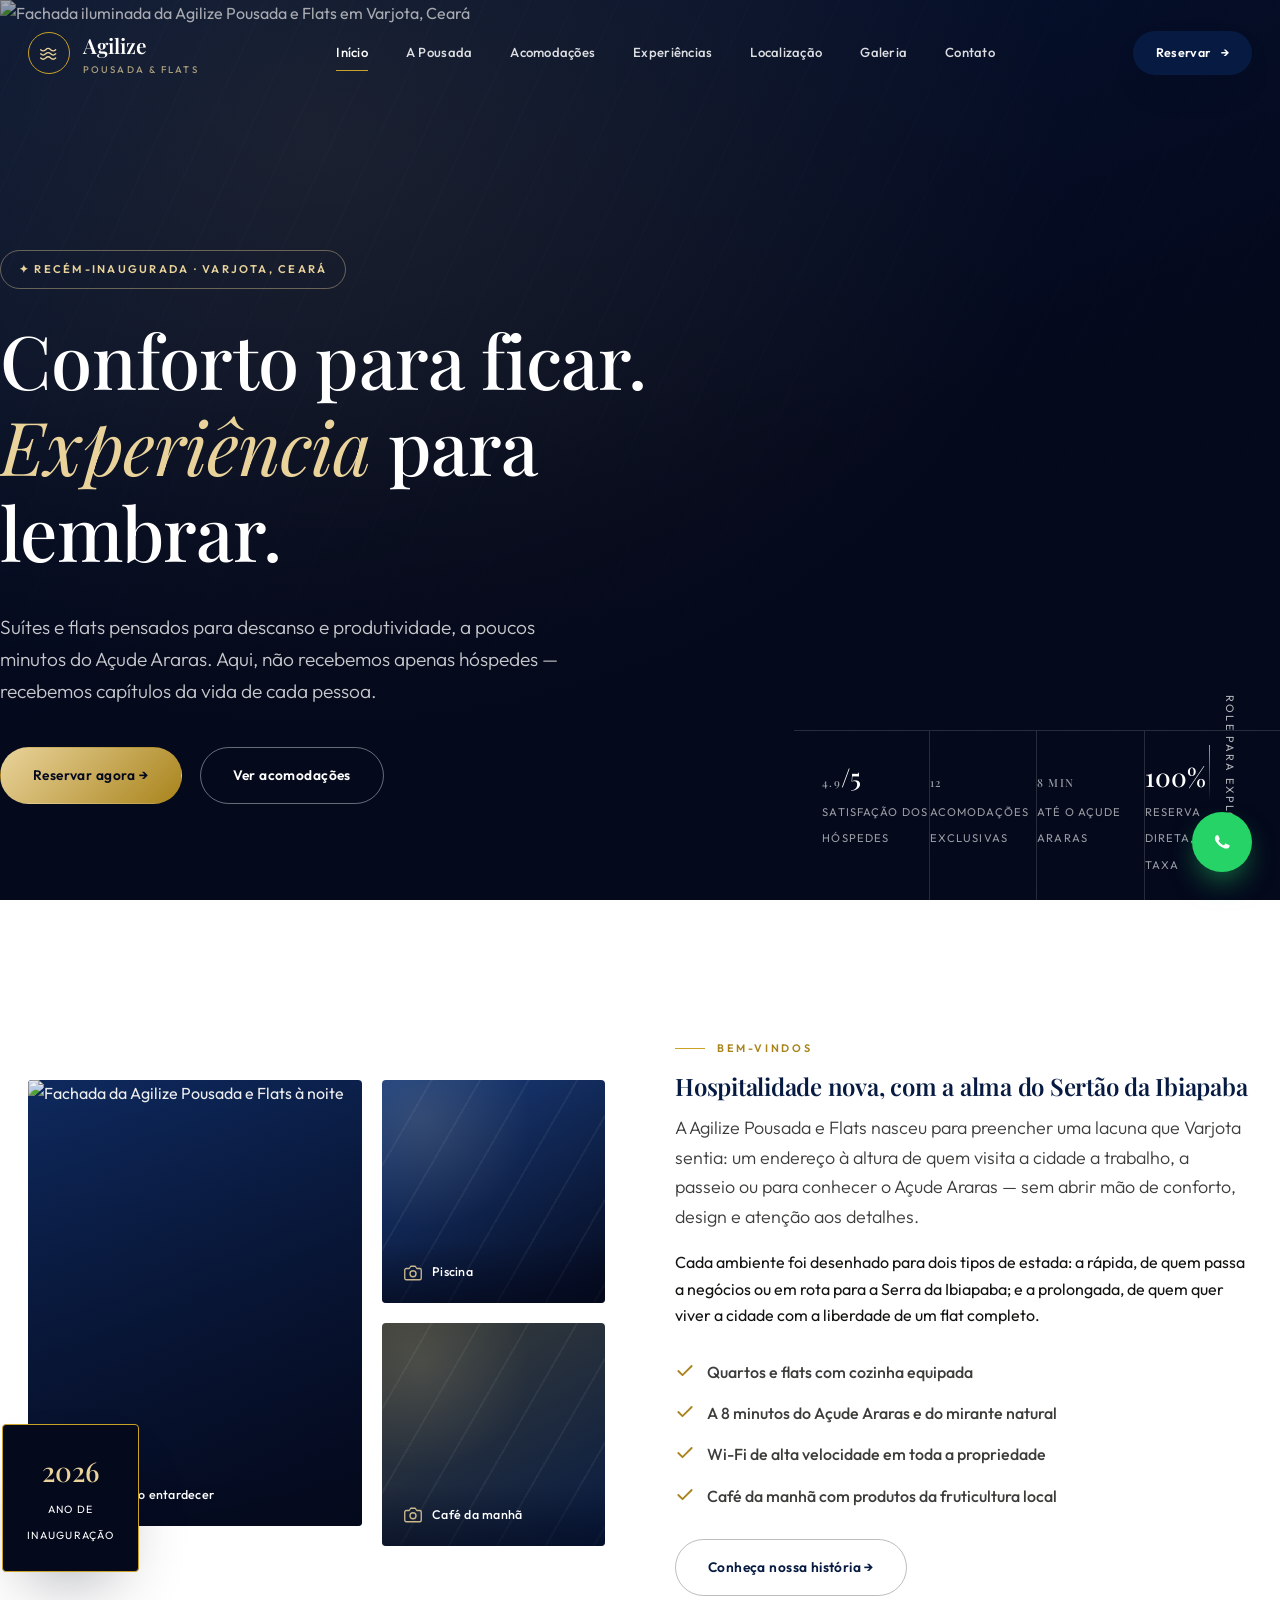
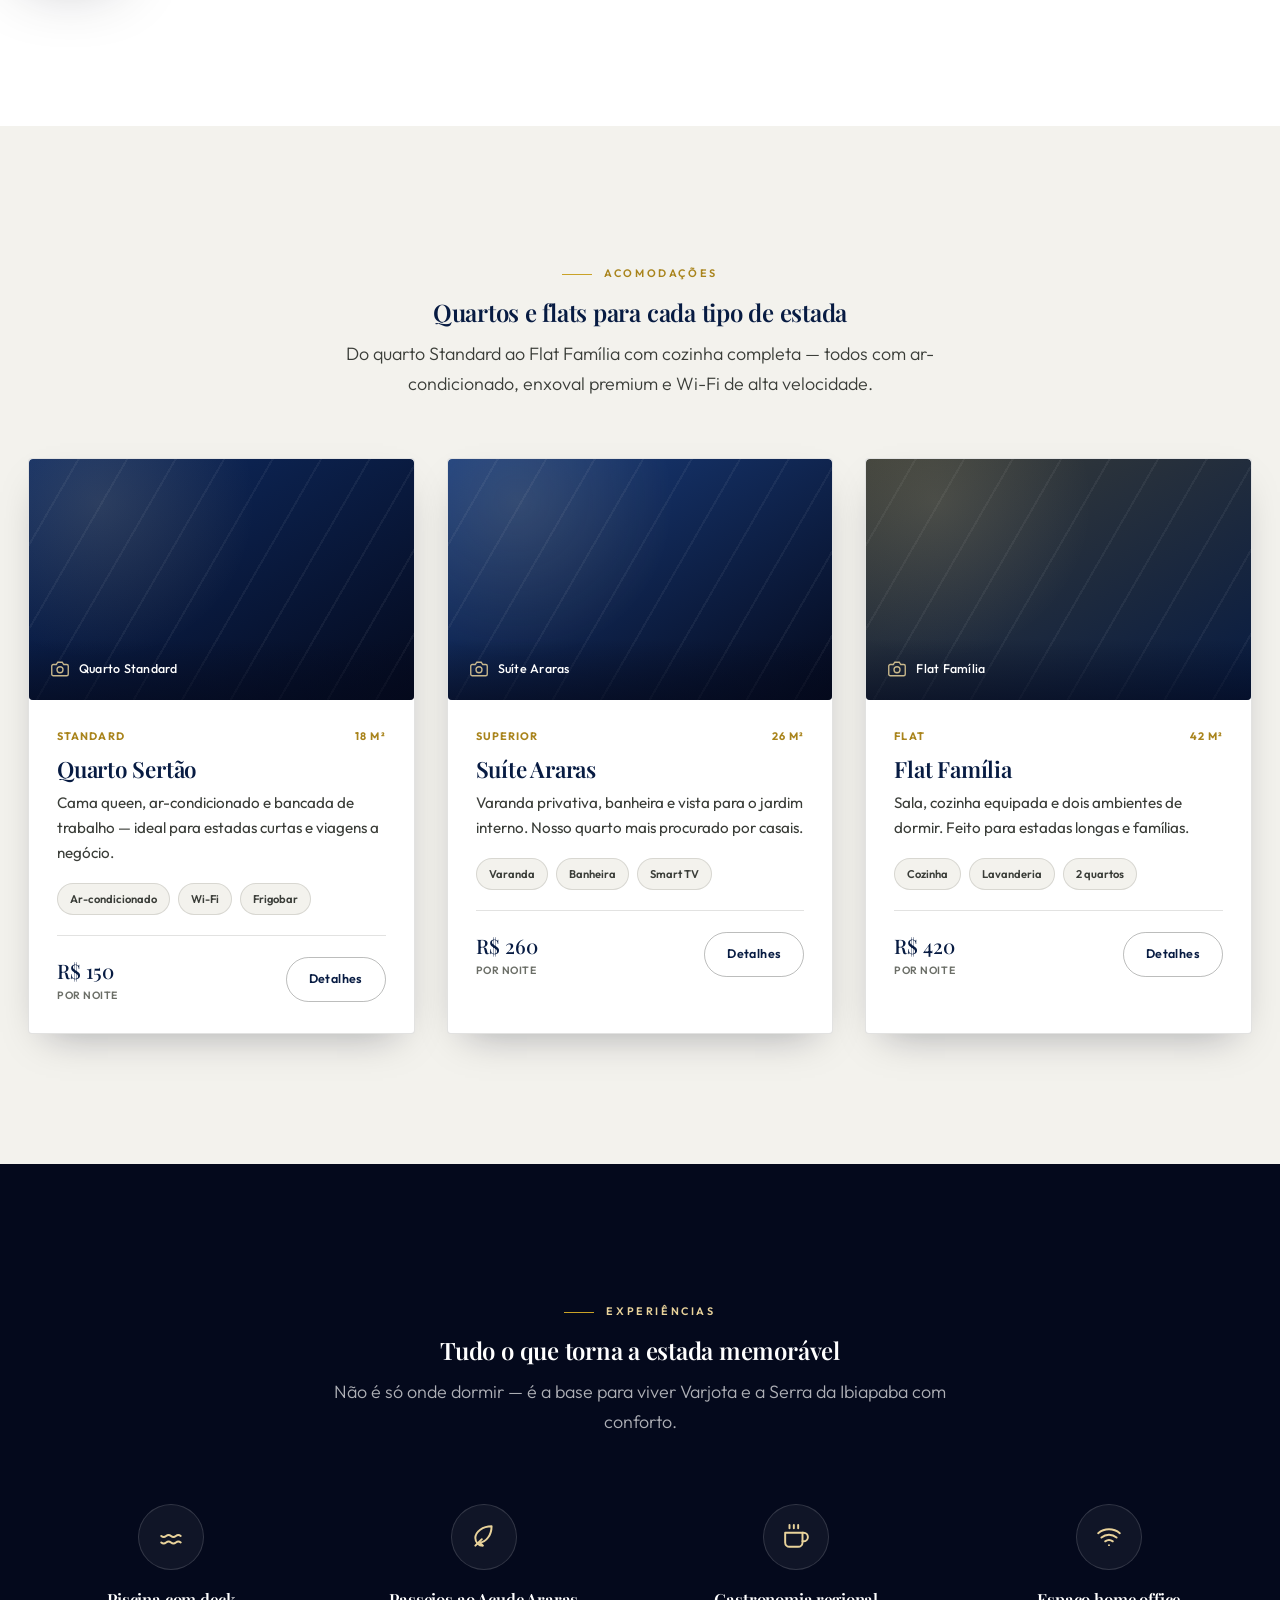
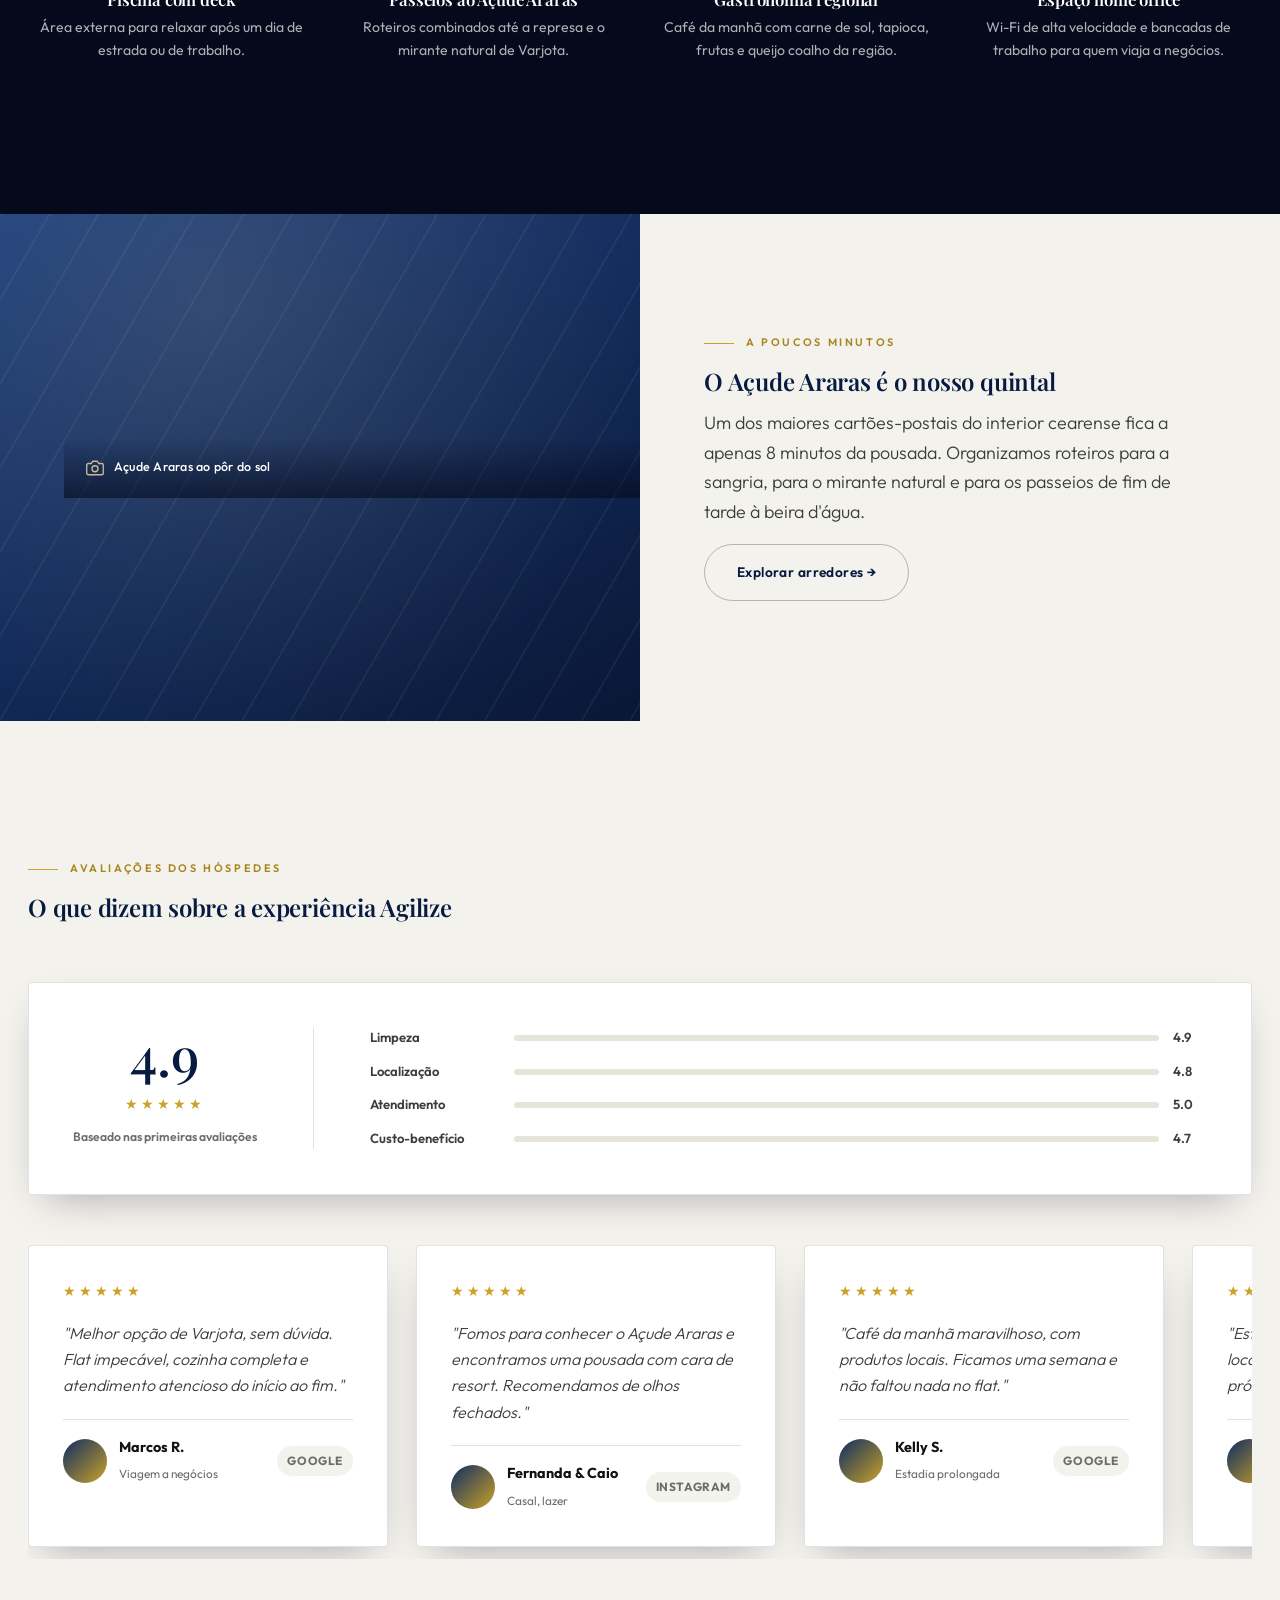
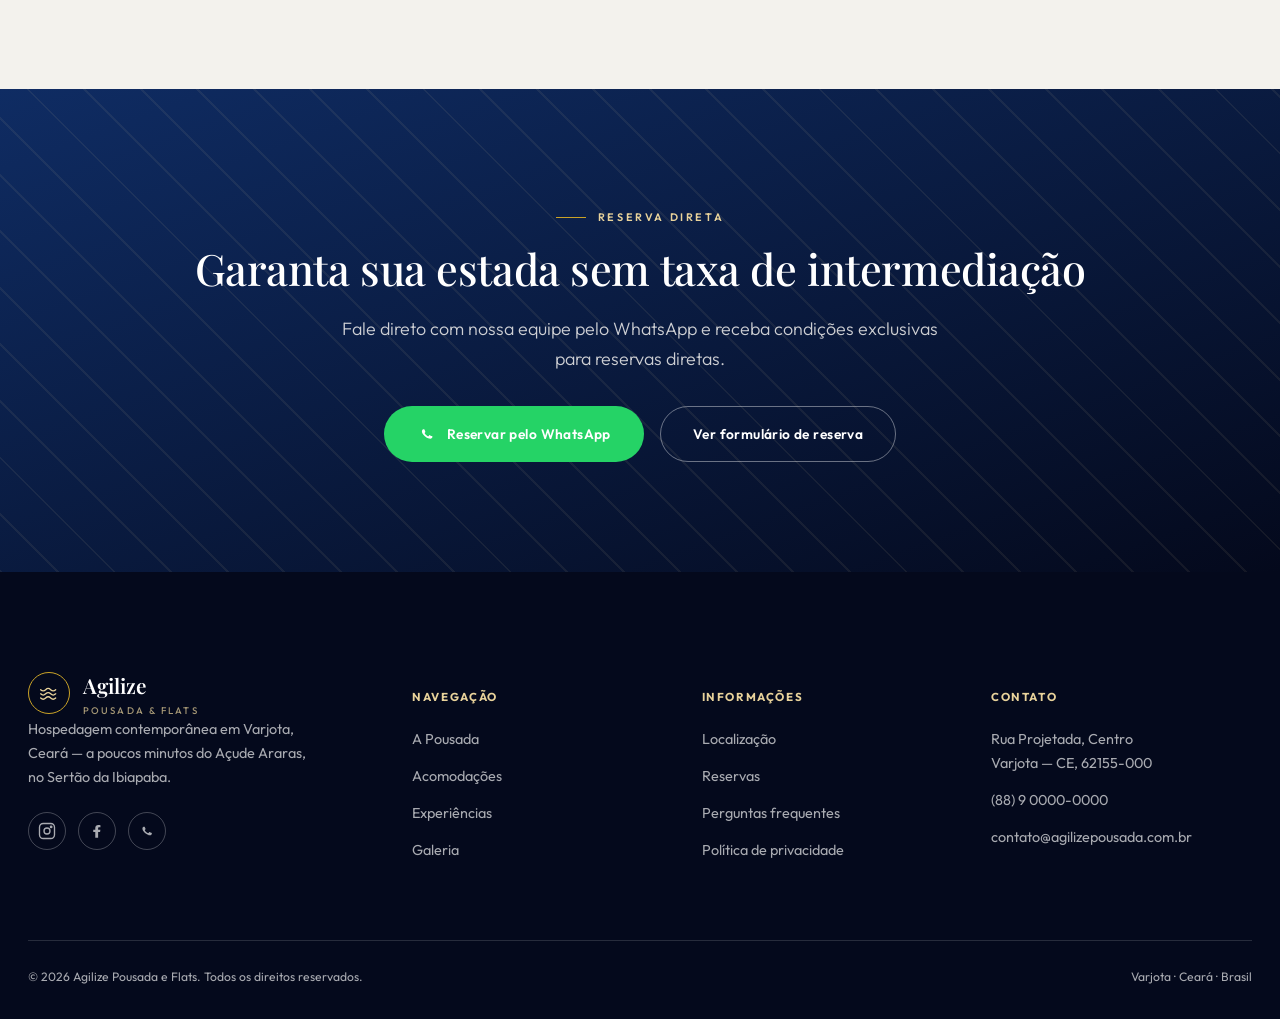
==== commit db152149: "Revert "Polish: cinematic full-bleed sections, hero motion, trust badges" This reverts commit 537572" ====
--- a/index.html
+++ b/index.html
@@ -10,7 +10,7 @@
 <link rel="canonical" href="https://www.agilizepousada.com.br/">
 <meta name="robots" content="index, follow">
 <meta name="author" content="Agilize Pousada e Flats">
-<meta name="theme-color" content="#241C16">
+<meta name="theme-color" content="#04091C">
 
 <!-- Open Graph -->
 <meta property="og:type" content="website">
@@ -22,11 +22,11 @@
 <meta property="og:image" content="https://www.agilizepousada.com.br/assets/img/og-cover.jpg">
 <meta name="twitter:card" content="summary_large_image">
 
-<link rel="icon" href="data:image/svg+xml,%3Csvg xmlns='http://www.w3.org/2000/svg' viewBox='0 0 64 64'%3E%3Crect width='64' height='64' rx='14' fill='%23241C16'/%3E%3Ctext x='32' y='42' font-family='Georgia,serif' font-size='30' fill='%23C79A4B' text-anchor='middle'%3EA%3C/text%3E%3C/svg%3E">
+<link rel="icon" href="data:image/svg+xml,%3Csvg xmlns='http://www.w3.org/2000/svg' viewBox='0 0 64 64'%3E%3Crect width='64' height='64' rx='14' fill='%2304091C'/%3E%3Ctext x='32' y='42' font-family='Georgia,serif' font-size='30' fill='%23C9A227' text-anchor='middle'%3EA%3C/text%3E%3C/svg%3E">
 
 <link rel="preconnect" href="https://fonts.googleapis.com">
 <link rel="preconnect" href="https://fonts.gstatic.com" crossorigin>
-<link href="https://fonts.googleapis.com/css2?family=Fraunces:ital,opsz,wght@0,9..144,400;0,9..144,600;0,9..144,700;1,9..144,500&family=Manrope:wght@400;500;600;700;800&display=swap" rel="stylesheet">
+<link href="https://fonts.googleapis.com/css2?family=Playfair+Display:ital,wght@0,400;0,500;0,600;0,700;1,500&family=Outfit:wght@300;400;500;600;700;800&display=swap" rel="stylesheet">
 <link rel="stylesheet" href="assets/css/style.css">
 
 <script type="application/ld+json">
@@ -61,7 +61,7 @@
 <header class="site-header">
   <div class="container">
     <a href="index.html" class="brand">
-      <span class="brand-mark">A</span>
+      <span class="brand-mark"><svg width="20" height="20" viewBox="0 0 24 24" fill="none" stroke="currentColor" stroke-width="1.6" stroke-linecap="round"><path d="M2 8c2 2 4 2 6 0s4-2 6 0 4 2 6 0"/><path d="M2 13c2 2 4 2 6 0s4-2 6 0 4 2 6 0"/><path d="M2 18c2 2 4 2 6 0s4-2 6 0 4 2 6 0"/></svg></span>
       <span>Agilize <small>Pousada &amp; Flats</small></span>
     </a>
     <nav class="nav">
@@ -84,12 +84,16 @@
 
 <!-- ===== HERO ===== -->
 <section class="hero">
+  <div class="hero-media">
+    <!-- Substitua por <video autoplay muted loop playsinline poster="assets/img/real/facade-night.jpg"><source src="assets/video/hero.mp4" type="video/mp4"></video> quando o vídeo institucional estiver pronto -->
+    <img src="assets/img/real/facade-night.jpg" class="hero-fallback" alt="Fachada iluminada da Agilize Pousada e Flats em Varjota, Ceará">
+  </div>
   <div class="container hero-inner">
     <div class="hero-tag">✦ Recém-inaugurada · Varjota, Ceará</div>
-    <h1>Um refúgio contemporâneo no <em>coração do Sertão</em> cearense</h1>
-    <p class="lede">Quartos e flats pensados para descanso e produtividade, a poucos minutos do Açude Araras. Conforto urbano, hospitalidade do interior.</p>
+    <h1>Conforto para ficar. <em>Experiência</em> para lembrar.</h1>
+    <p class="lede">Suítes e flats pensados para descanso e produtividade, a poucos minutos do Açude Araras. Aqui, não recebemos apenas hóspedes — recebemos capítulos da vida de cada pessoa.</p>
     <div class="hero-actions">
-      <a href="contato.html" class="btn btn-primary">Reservar agora →</a>
+      <a href="contato.html" class="btn btn-gold">Reservar agora →</a>
       <a href="acomodacoes.html" class="btn btn-outline">Ver acomodações</a>
     </div>
   </div>
@@ -109,13 +113,14 @@
   <div class="container welcome-grid">
     <div class="welcome-media-wrap" data-reveal>
       <div class="welcome-media">
-        <div class="photo ratio-portrait tone-barro">
+        <div class="photo ratio-portrait tone-marinho has-photo">
+          <img src="assets/img/real/facade-night.jpg" alt="Fachada da Agilize Pousada e Flats à noite">
           <span class="photo-label"><svg width="18" height="18" viewBox="0 0 24 24" fill="none" stroke="currentColor" stroke-width="1.8" stroke-linecap="round" stroke-linejoin="round"><path d="M23 19a2 2 0 0 1-2 2H3a2 2 0 0 1-2-2V8a2 2 0 0 1 2-2h4l2-3h6l2 3h4a2 2 0 0 1 2 2z"/><circle cx="12" cy="13" r="4"/></svg> Fachada ao entardecer</span>
         </div>
-        <div class="photo ratio-square tone-acude">
+        <div class="photo ratio-square tone-noturno">
           <span class="photo-label"><svg width="18" height="18" viewBox="0 0 24 24" fill="none" stroke="currentColor" stroke-width="1.8" stroke-linecap="round" stroke-linejoin="round"><path d="M23 19a2 2 0 0 1-2 2H3a2 2 0 0 1-2-2V8a2 2 0 0 1 2-2h4l2-3h6l2 3h4a2 2 0 0 1 2 2z"/><circle cx="12" cy="13" r="4"/></svg> Piscina</span>
         </div>
-        <div class="photo ratio-square tone-oliva">
+        <div class="photo ratio-square tone-marfim">
           <span class="photo-label"><svg width="18" height="18" viewBox="0 0 24 24" fill="none" stroke="currentColor" stroke-width="1.8" stroke-linecap="round" stroke-linejoin="round"><path d="M23 19a2 2 0 0 1-2 2H3a2 2 0 0 1-2-2V8a2 2 0 0 1 2-2h4l2-3h6l2 3h4a2 2 0 0 1 2 2z"/><circle cx="12" cy="13" r="4"/></svg> Café da manhã</span>
         </div>
       </div>
@@ -141,7 +146,7 @@
 </section>
 
 <!-- ===== ACOMODAÇÕES TEASER ===== -->
-<section class="band on-areia">
+<section class="band on-marfim">
   <div class="container">
     <div class="section-head center" data-reveal>
       <div class="eyebrow" style="justify-content:center">Acomodações</div>
@@ -150,7 +155,7 @@
     </div>
     <div class="grid-3">
       <div class="card" data-reveal>
-        <div class="photo ratio-wide tone-barro"><span class="photo-label"><svg width="18" height="18" viewBox="0 0 24 24" fill="none" stroke="currentColor" stroke-width="1.8"><path d="M23 19a2 2 0 0 1-2 2H3a2 2 0 0 1-2-2V8a2 2 0 0 1 2-2h4l2-3h6l2 3h4a2 2 0 0 1 2 2z"/><circle cx="12" cy="13" r="4"/></svg> Quarto Standard</span></div>
+        <div class="photo ratio-wide tone-marinho"><span class="photo-label"><svg width="18" height="18" viewBox="0 0 24 24" fill="none" stroke="currentColor" stroke-width="1.8"><path d="M23 19a2 2 0 0 1-2 2H3a2 2 0 0 1-2-2V8a2 2 0 0 1 2-2h4l2-3h6l2 3h4a2 2 0 0 1 2 2z"/><circle cx="12" cy="13" r="4"/></svg> Quarto Standard</span></div>
         <div class="card-body">
           <div class="card-meta"><span>Standard</span><span>18 m²</span></div>
           <h3>Quarto Sertão</h3>
@@ -163,7 +168,7 @@
         </div>
       </div>
       <div class="card" data-reveal data-reveal-delay="1">
-        <div class="photo ratio-wide tone-acude"><span class="photo-label"><svg width="18" height="18" viewBox="0 0 24 24" fill="none" stroke="currentColor" stroke-width="1.8"><path d="M23 19a2 2 0 0 1-2 2H3a2 2 0 0 1-2-2V8a2 2 0 0 1 2-2h4l2-3h6l2 3h4a2 2 0 0 1 2 2z"/><circle cx="12" cy="13" r="4"/></svg> Suíte Araras</span></div>
+        <div class="photo ratio-wide tone-noturno"><span class="photo-label"><svg width="18" height="18" viewBox="0 0 24 24" fill="none" stroke="currentColor" stroke-width="1.8"><path d="M23 19a2 2 0 0 1-2 2H3a2 2 0 0 1-2-2V8a2 2 0 0 1 2-2h4l2-3h6l2 3h4a2 2 0 0 1 2 2z"/><circle cx="12" cy="13" r="4"/></svg> Suíte Araras</span></div>
         <div class="card-body">
           <div class="card-meta"><span>Superior</span><span>26 m²</span></div>
           <h3>Suíte Araras</h3>
@@ -176,7 +181,7 @@
         </div>
       </div>
       <div class="card" data-reveal data-reveal-delay="2">
-        <div class="photo ratio-wide tone-oliva"><span class="photo-label"><svg width="18" height="18" viewBox="0 0 24 24" fill="none" stroke="currentColor" stroke-width="1.8"><path d="M23 19a2 2 0 0 1-2 2H3a2 2 0 0 1-2-2V8a2 2 0 0 1 2-2h4l2-3h6l2 3h4a2 2 0 0 1 2 2z"/><circle cx="12" cy="13" r="4"/></svg> Flat Família</span></div>
+        <div class="photo ratio-wide tone-marfim"><span class="photo-label"><svg width="18" height="18" viewBox="0 0 24 24" fill="none" stroke="currentColor" stroke-width="1.8"><path d="M23 19a2 2 0 0 1-2 2H3a2 2 0 0 1-2-2V8a2 2 0 0 1 2-2h4l2-3h6l2 3h4a2 2 0 0 1 2 2z"/><circle cx="12" cy="13" r="4"/></svg> Flat Família</span></div>
         <div class="card-body">
           <div class="card-meta"><span>Flat</span><span>42 m²</span></div>
           <h3>Flat Família</h3>
@@ -227,10 +232,10 @@
 
 <!-- ===== SPLIT — AÇUDE ARARAS ===== -->
 <section class="split">
-  <div class="photo tone-acude ratio-cinema" style="min-height:100%" data-reveal>
+  <div class="photo tone-noturno ratio-cinema" style="min-height:100%" data-reveal>
     <span class="photo-label"><svg width="18" height="18" viewBox="0 0 24 24" fill="none" stroke="currentColor" stroke-width="1.8"><path d="M23 19a2 2 0 0 1-2 2H3a2 2 0 0 1-2-2V8a2 2 0 0 1 2-2h4l2-3h6l2 3h4a2 2 0 0 1 2 2z"/><circle cx="12" cy="13" r="4"/></svg> Açude Araras ao pôr do sol</span>
   </div>
-  <div style="background:var(--areia-100)" data-reveal data-reveal-delay="1">
+  <div style="background:var(--marfim-100)" data-reveal data-reveal-delay="1">
     <div class="eyebrow">A poucos minutos</div>
     <h2>O Açude Araras é o nosso quintal</h2>
     <p class="lede">Um dos maiores cartões-postais do interior cearense fica a apenas 8 minutos da pousada. Organizamos roteiros para a sangria, para o mirante natural e para os passeios de fim de tarde à beira d'água.</p>
@@ -238,33 +243,48 @@
   </div>
 </section>
 
-<!-- ===== DEPOIMENTOS ===== -->
-<section class="band on-areia">
+<!-- ===== AVALIAÇÕES ===== -->
+<section class="band on-marfim">
   <div class="container">
     <div class="section-head" data-reveal>
-      <div class="eyebrow">Depoimentos</div>
+      <div class="eyebrow">Avaliações dos hóspedes</div>
       <h2>O que dizem sobre a experiência Agilize</h2>
     </div>
-    <div class="testi-track" data-reveal data-reveal-delay="1">
+
+    <div class="rating-summary" data-reveal data-reveal-delay="1">
+      <div class="rating-score">
+        <strong>4.9</strong>
+        <div class="stars">★★★★★</div>
+        <span>Baseado nas primeiras avaliações</span>
+      </div>
+      <div class="rating-bars">
+        <div class="rating-bar-row"><span>Limpeza</span><div class="rating-bar-track"><div class="rating-bar-fill" data-value="98"></div></div><span>4.9</span></div>
+        <div class="rating-bar-row"><span>Localização</span><div class="rating-bar-track"><div class="rating-bar-fill" data-value="96"></div></div><span>4.8</span></div>
+        <div class="rating-bar-row"><span>Atendimento</span><div class="rating-bar-track"><div class="rating-bar-fill" data-value="100"></div></div><span>5.0</span></div>
+        <div class="rating-bar-row"><span>Custo-benefício</span><div class="rating-bar-track"><div class="rating-bar-fill" data-value="94"></div></div><span>4.7</span></div>
+      </div>
+    </div>
+
+    <div class="testi-track" data-reveal data-reveal-delay="2">
       <div class="testi">
         <div class="stars">★★★★★</div>
         <p>"Melhor opção de Varjota, sem dúvida. Flat impecável, cozinha completa e atendimento atencioso do início ao fim."</p>
-        <div class="testi-author"><div class="testi-avatar"></div><div><strong>Marcos R.</strong><span>Viagem a negócios</span></div></div>
+        <div class="testi-author"><div class="testi-id"><div class="testi-avatar"></div><div><strong>Marcos R.</strong><span>Viagem a negócios</span></div></div><span class="testi-source">Google</span></div>
       </div>
       <div class="testi">
         <div class="stars">★★★★★</div>
         <p>"Fomos para conhecer o Açude Araras e encontramos uma pousada com cara de resort. Recomendamos de olhos fechados."</p>
-        <div class="testi-author"><div class="testi-avatar"></div><div><strong>Fernanda &amp; Caio</strong><span>Casal, lazer</span></div></div>
+        <div class="testi-author"><div class="testi-id"><div class="testi-avatar"></div><div><strong>Fernanda &amp; Caio</strong><span>Casal, lazer</span></div></div><span class="testi-source">Instagram</span></div>
       </div>
       <div class="testi">
         <div class="stars">★★★★★</div>
         <p>"Café da manhã maravilhoso, com produtos locais. Ficamos uma semana e não faltou nada no flat."</p>
-        <div class="testi-author"><div class="testi-avatar"></div><div><strong>Kelly S.</strong><span>Estadia prolongada</span></div></div>
+        <div class="testi-author"><div class="testi-id"><div class="testi-avatar"></div><div><strong>Kelly S.</strong><span>Estadia prolongada</span></div></div><span class="testi-source">Google</span></div>
       </div>
       <div class="testi">
         <div class="stars">★★★★★</div>
         <p>"Estrutura nova, bem cuidada e localização estratégica. Voltaremos na próxima passagem pelo Sertão."</p>
-        <div class="testi-author"><div class="testi-avatar"></div><div><strong>João P.</strong><span>Turismo em família</span></div></div>
+        <div class="testi-author"><div class="testi-id"><div class="testi-avatar"></div><div><strong>João P.</strong><span>Turismo em família</span></div></div><span class="testi-source">Direto</span></div>
       </div>
     </div>
   </div>
@@ -291,10 +311,10 @@
   <div class="container">
     <div class="footer-grid">
       <div class="footer-brand">
-        <a href="index.html" class="brand" style="color:var(--branco)"><span class="brand-mark">A</span><span>Agilize <small>Pousada &amp; Flats</small></span></a>
+        <a href="index.html" class="brand" style="color:var(--branco)"><span class="brand-mark"><svg width="20" height="20" viewBox="0 0 24 24" fill="none" stroke="currentColor" stroke-width="1.6" stroke-linecap="round"><path d="M2 8c2 2 4 2 6 0s4-2 6 0 4 2 6 0"/><path d="M2 13c2 2 4 2 6 0s4-2 6 0 4 2 6 0"/><path d="M2 18c2 2 4 2 6 0s4-2 6 0 4 2 6 0"/></svg></span><span>Agilize <small>Pousada &amp; Flats</small></span></a>
         <p>Hospedagem contemporânea em Varjota, Ceará — a poucos minutos do Açude Araras, no Sertão da Ibiapaba.</p>
         <div class="social-row">
-          <a href="#" aria-label="Instagram"><svg width="18" height="18" viewBox="0 0 24 24" fill="none" stroke="currentColor" stroke-width="1.8"><rect x="2" y="2" width="20" height="20" rx="5"/><circle cx="12" cy="12" r="4"/><circle cx="17.5" cy="6.5" r="1"/></svg></a>
+          <a href="https://www.instagram.com/agilizepousadaeflats/" target="_blank" rel="noopener" aria-label="Instagram"><svg width="18" height="18" viewBox="0 0 24 24" fill="none" stroke="currentColor" stroke-width="1.8"><rect x="2" y="2" width="20" height="20" rx="5"/><circle cx="12" cy="12" r="4"/><circle cx="17.5" cy="6.5" r="1"/></svg></a>
           <a href="#" aria-label="Facebook"><svg width="18" height="18" viewBox="0 0 24 24" fill="currentColor"><path d="M13.5 21v-7.7h2.6l.4-3h-3v-1.9c0-.9.2-1.5 1.5-1.5h1.6V4.2C15.9 4.1 14.9 4 13.7 4c-2.4 0-4 1.5-4 4.1v2.2H7v3h2.7V21h3.8z"/></svg></a>
           <a href="https://wa.me/5588900000000" aria-label="WhatsApp"><svg width="18" height="18" viewBox="0 0 24 24" fill="currentColor"><path d="M17.5 14.4c-.3-.1-1.7-.9-2-1-.3-.1-.5-.1-.7.1s-.8 1-.9 1.2c-.2.2-.3.2-.6.1s-1.3-.5-2.4-1.5c-.9-.8-1.5-1.8-1.7-2.1-.2-.3 0-.5.1-.6l.4-.5c.1-.2.2-.3.3-.5s0-.4 0-.5c0-.1-.7-1.7-1-2.3-.2-.6-.5-.5-.7-.5h-.6c-.2 0-.5.1-.8.4-.3.3-1 1-1 2.4s1.1 2.8 1.2 3c.1.2 2.2 3.4 5.4 4.7.8.3 1.4.5 1.8.7.8.2 1.5.2 2 .1.6-.1 1.7-.7 2-1.4.2-.7.2-1.3.2-1.4-.1-.2-.3-.2-.6-.4z"/></svg></a>
         </div>
--- a/assets/css/style.css
+++ b/assets/css/style.css
@@ -1,38 +1,47 @@
 /* ===========================================================
-   AGILIZE POUSADA E FLATS — Design System
+   AGILIZE POUSADA E FLATS — Design System v3 "Marinho & Ouro"
    Varjota · Ceará · Sertão da Ibiapaba
+   Identidade real da marca: azul-marinho profundo + dourado + branco
+   Paleta calibrada a partir de amostras de cor da fachada e do letreiro reais.
    =========================================================== */
 
 :root{
-  /* Paleta — "Barro & Água" (terracota do sertão + azul do açude) */
-  --areia-50:  #FBF7F1;
-  --areia-100: #F4EDE2;
-  --areia-200: #E9DDC9;
-  --barro-600: #A8532F;
-  --barro-700: #8B4326;
-  --barro-800: #6E351E;
-  --carvao-900:#241C16;
-  --carvao-700:#3A2E24;
-  --oliva-600: #5C6B45;
-  --oliva-700: #47532F;
-  --acude-600: #23515A;
-  --acude-700: #163940;
-  --dourado-500:#C79A4B;
-  --dourado-600:#B3852F;
-  --branco: #FFFDF9;
-
-  --font-display: "Fraunces", "Georgia", serif;
-  --font-body: "Manrope", "Segoe UI", sans-serif;
-
-  --container: 1240px;
-  --radius-sm: 6px;
-  --radius-md: 14px;
-  --radius-lg: 28px;
-
-  --shadow-soft: 0 20px 50px -20px rgba(36,28,22,.35);
-  --shadow-card: 0 10px 30px -12px rgba(36,28,22,.25);
+  /* Paleta — "Marinho & Ouro" */
+  --branco:      #FFFFFF;
+  --marfim-50:   #FAFAF8;
+  --marfim-100:  #F3F2ED;
+  --marfim-200:  #E7E4D9;
+
+  --marinho-950:   #04091C;
+  --marinho-900:   #071B42;
+  --marinho-800:   #0F2C63;
+  --marinho-700:   #1A3E7E;
+  --marinho-600:   #2B55A0;
+
+  --dourado-300: #E9D39B;
+  --dourado-500: #C9A227;
+  --dourado-600: #A9841C;
+  --dourado-900: #4A3A0F;
+
+  --tinta-900:   #11130F;
+  --tinta-700:   #3A3D38;
+  --tinta-500:   #6B6E67;
+
+  --font-display: "Playfair Display", "Georgia", serif;
+  --font-body: "Outfit", "Segoe UI", sans-serif;
+
+  --container: 1280px;
+  --radius-sm: 3px;
+  --radius-md: 4px;
+  --radius-lg: 6px;
+  --radius-pill: 100px;
+
+  --shadow-soft: 0 30px 70px -30px rgba(4,9,28,.45);
+  --shadow-card: 0 16px 40px -18px rgba(4,9,28,.35);
 
   --ease: cubic-bezier(.22,.61,.36,1);
+  --hair-dark: rgba(255,255,255,.14);
+  --hair-light: rgba(17,19,15,.12);
 }
 
 *,*::before,*::after{ box-sizing:border-box; }
@@ -40,61 +49,64 @@
 body{
   margin:0;
   font-family:var(--font-body);
-  color:var(--carvao-900);
-  background:var(--areia-50);
-  line-height:1.6;
+  color:var(--tinta-900);
+  background:var(--marfim-50);
+  line-height:1.65;
   -webkit-font-smoothing:antialiased;
+  font-size:16px;
 }
 img{ max-width:100%; display:block; }
 a{ color:inherit; text-decoration:none; }
 ul{ margin:0; padding:0; list-style:none; }
-h1,h2,h3,h4{ font-family:var(--font-display); font-weight:600; margin:0 0 .5em; line-height:1.15; color:var(--carvao-900); }
+button{ font-family:inherit; }
+h1,h2,h3,h4{ font-family:var(--font-display); font-weight:600; margin:0 0 .5em; line-height:1.16; color:var(--marinho-900); letter-spacing:-.01em; }
 p{ margin:0 0 1em; }
-.container{ width:100%; max-width:var(--container); margin:0 auto; padding:0 24px; }
+.container{ width:100%; max-width:var(--container); margin:0 auto; padding:0 28px; }
 section{ position:relative; }
 
 /* ---------- Utility ---------- */
 .eyebrow{
-  display:inline-flex; align-items:center; gap:10px;
-  font-family:var(--font-body); font-weight:700; letter-spacing:.14em;
-  text-transform:uppercase; font-size:.72rem; color:var(--barro-700);
-  margin-bottom:14px;
-}
-.eyebrow::before{ content:""; width:26px; height:1.5px; background:var(--dourado-600); display:inline-block; }
-.eyebrow.on-dark{ color:var(--dourado-500); }
-
-.lede{ font-size:1.1rem; color:var(--carvao-700); max-width:640px; }
+  display:inline-flex; align-items:center; gap:12px;
+  font-family:var(--font-body); font-weight:600; letter-spacing:.24em;
+  text-transform:uppercase; font-size:.68rem; color:var(--dourado-600);
+  margin-bottom:16px;
+}
+.eyebrow::before{ content:""; width:30px; height:1px; background:var(--dourado-500); display:inline-block; }
+.eyebrow.on-dark{ color:var(--dourado-300); }
+
+.lede{ font-size:1.12rem; color:var(--tinta-700); max-width:620px; font-weight:300; }
 .center{ text-align:center; margin-left:auto; margin-right:auto; }
 
 .btn{
   display:inline-flex; align-items:center; gap:10px;
-  padding:15px 30px; border-radius:100px; font-weight:700; font-size:.92rem;
-  border:1px solid transparent; cursor:pointer; transition:transform .35s var(--ease), box-shadow .35s var(--ease), background .3s, color .3s;
+  padding:16px 32px; border-radius:var(--radius-pill); font-weight:600; font-size:.86rem;
+  letter-spacing:.03em;
+  border:1px solid transparent; cursor:pointer; transition:transform .4s var(--ease), box-shadow .4s var(--ease), background .3s, color .3s, border-color .3s;
   white-space:nowrap;
 }
-.btn-primary{ background:var(--barro-600); color:var(--branco); box-shadow:var(--shadow-card); }
-.btn-primary:hover{ background:var(--barro-700); transform:translateY(-2px); box-shadow:0 16px 34px -14px rgba(168,83,47,.55); }
-.btn-outline{ background:transparent; color:var(--branco); border-color:rgba(255,253,249,.55); }
-.btn-outline:hover{ background:rgba(255,253,249,.12); border-color:var(--branco); transform:translateY(-2px); }
-.btn-outline.dark{ color:var(--carvao-900); border-color:rgba(36,28,22,.3); }
-.btn-outline.dark:hover{ background:rgba(36,28,22,.06); }
+.btn-primary{ background:var(--marinho-900); color:var(--branco); box-shadow:var(--shadow-card); }
+.btn-primary:hover{ background:var(--marinho-950); transform:translateY(-2px); }
+.btn-gold{ background:linear-gradient(135deg,var(--dourado-300),var(--dourado-600)); color:var(--marinho-950); }
+.btn-gold:hover{ transform:translateY(-2px); box-shadow:0 16px 34px -14px rgba(199,162,78,.55); }
+.btn-outline{ background:transparent; color:var(--branco); border-color:rgba(255,255,255,.4); }
+.btn-outline:hover{ background:rgba(255,255,255,.1); border-color:var(--dourado-500); color:var(--dourado-300); }
+.btn-outline.dark{ color:var(--marinho-900); border-color:rgba(17,19,15,.28); }
+.btn-outline.dark:hover{ background:rgba(17,19,15,.05); border-color:var(--marinho-900); }
 .btn-whats{ background:#25D366; color:#fff; }
 .btn-whats:hover{ background:#1EBE5A; transform:translateY(-2px); }
-.btn-sm{ padding:10px 20px; font-size:.82rem; }
-
-.section-head{ max-width:680px; margin-bottom:56px; }
+.btn-sm{ padding:11px 22px; font-size:.78rem; }
+
+.section-head{ max-width:680px; margin-bottom:60px; }
 .section-head.center{ margin-left:auto; margin-right:auto; text-align:center; }
 
 .pill{
-  display:inline-flex; align-items:center; gap:8px; padding:6px 14px;
-  border-radius:100px; background:var(--areia-200); font-size:.78rem; font-weight:700;
-  color:var(--barro-700);
+  display:inline-flex; align-items:center; gap:8px; padding:7px 16px;
+  border-radius:var(--radius-pill); background:var(--marfim-200); font-size:.76rem; font-weight:600;
+  color:var(--marinho-900); border:1px solid var(--hair-light);
 }
 
 /* ---------- Reveal on scroll ---------- */
-/* Content is visible by default (no-JS / JS-blocked = fully accessible).
-   Only when html.js is set (see inline head script) do we hide-then-reveal. */
-html.js [data-reveal]{ opacity:0; transform:translateY(28px); transition:opacity .9s var(--ease), transform .9s var(--ease); }
+html.js [data-reveal]{ opacity:0; transform:translateY(32px); transition:opacity 1s var(--ease), transform 1s var(--ease); }
 html.js [data-reveal].is-visible{ opacity:1; transform:translateY(0); }
 [data-reveal-delay="1"]{ transition-delay:.12s; }
 [data-reveal-delay="2"]{ transition-delay:.24s; }
@@ -103,183 +115,205 @@
 /* ---------- Header ---------- */
 .site-header{
   position:fixed; top:0; left:0; right:0; z-index:100;
-  padding:22px 0; transition:background .4s var(--ease), padding .4s var(--ease), box-shadow .4s var(--ease);
+  padding:28px 0; transition:background .5s var(--ease), padding .5s var(--ease), box-shadow .5s var(--ease), border-color .5s;
+  border-bottom:1px solid transparent;
 }
 .site-header .container{ display:flex; align-items:center; justify-content:space-between; gap:24px; }
-.site-header.is-scrolled{ background:rgba(251,247,241,.92); backdrop-filter:blur(10px); padding:12px 0; box-shadow:0 6px 24px -12px rgba(36,28,22,.18); }
-
-.brand{ display:flex; align-items:center; gap:12px; font-family:var(--font-display); font-weight:700; font-size:1.25rem; color:var(--branco); transition:color .4s; }
-.site-header.is-scrolled .brand{ color:var(--carvao-900); }
-.brand small{ display:block; font-family:var(--font-body); font-weight:600; font-size:.6rem; letter-spacing:.16em; text-transform:uppercase; opacity:.75; }
-.brand-mark{ width:40px;height:40px; border-radius:50%; border:1.5px solid currentColor; display:flex; align-items:center; justify-content:center; }
-
-.nav{ display:flex; align-items:center; gap:34px; }
-.nav a{ font-size:.86rem; font-weight:600; color:var(--branco); position:relative; padding:4px 0; transition:color .4s; }
-.site-header.is-scrolled .nav a{ color:var(--carvao-800,#3A2E24); }
-.nav a::after{ content:""; position:absolute; left:0; bottom:-2px; width:0; height:1.5px; background:var(--dourado-500); transition:width .3s var(--ease); }
+.site-header.is-scrolled{ background:rgba(4,9,28,.86); backdrop-filter:blur(14px); padding:16px 0; border-color:var(--hair-dark); }
+
+.brand{ display:flex; align-items:center; gap:13px; font-family:var(--font-display); font-weight:600; font-size:1.3rem; color:var(--branco); }
+.brand small{ display:block; font-family:var(--font-body); font-weight:500; font-size:.6rem; letter-spacing:.22em; text-transform:uppercase; opacity:.7; color:var(--dourado-300); }
+.brand-mark{ width:42px;height:42px; border-radius:50%; border:1px solid var(--dourado-500); display:flex; align-items:center; justify-content:center; color:var(--dourado-300); font-family:var(--font-display); }
+
+.nav{ display:flex; align-items:center; gap:38px; }
+.nav a{ font-size:.82rem; font-weight:500; letter-spacing:.02em; color:rgba(255,255,255,.86); position:relative; padding:4px 0; transition:color .4s; }
+.nav a::after{ content:""; position:absolute; left:0; bottom:-3px; width:0; height:1px; background:var(--dourado-500); transition:width .35s var(--ease); }
+.nav a:hover, .nav a.active{ color:var(--branco); }
 .nav a:hover::after, .nav a.active::after{ width:100%; }
-.header-actions{ display:flex; align-items:center; gap:14px; }
+.header-actions{ display:flex; align-items:center; gap:16px; }
 .nav-toggle{ display:none; background:none; border:0; color:var(--branco); cursor:pointer; }
-.site-header.is-scrolled .nav-toggle{ color:var(--carvao-900); }
-
-@media (max-width: 960px){
-  .nav{ position:fixed; inset:0 0 0 30%; background:var(--areia-50); flex-direction:column; justify-content:center; align-items:flex-start; gap:26px; padding:40px; transform:translateX(100%); transition:transform .5s var(--ease); box-shadow:-20px 0 50px rgba(0,0,0,.25); }
+
+@media (max-width: 980px){
+  .nav{ position:fixed; inset:0 0 0 26%; background:var(--marinho-950); flex-direction:column; justify-content:center; align-items:flex-start; gap:28px; padding:40px; transform:translateX(100%); transition:transform .5s var(--ease); box-shadow:-20px 0 60px rgba(0,0,0,.4); border-left:1px solid var(--hair-dark); }
   .nav.is-open{ transform:translateX(0); }
-  .nav a{ color:var(--carvao-900) !important; font-size:1.15rem; }
+  .nav a{ font-size:1.2rem; }
   .nav-toggle{ display:block; z-index:120; }
   .header-actions .btn span{ display:none; }
 }
 
-/* ---------- Hero ---------- */
+/* ---------- Hero (video) ---------- */
 .hero{
   min-height:100svh; display:flex; align-items:flex-end; position:relative; overflow:hidden;
+  background:var(--marinho-950);
+  color:var(--branco);
+}
+.hero-media{ position:absolute; inset:0; z-index:0; overflow:hidden; }
+.hero-media video, .hero-media .hero-fallback{ position:absolute; inset:0; width:100%; height:100%; object-fit:cover; }
+.hero-media .hero-fallback{
   background:
-    linear-gradient(180deg, rgba(20,15,11,.35) 0%, rgba(20,15,11,.25) 40%, rgba(20,15,11,.78) 100%),
-    radial-gradient(ellipse at 30% 20%, rgba(199,154,75,.25), transparent 55%),
-    linear-gradient(135deg, var(--acude-700) 0%, var(--acude-600) 38%, var(--barro-700) 78%, var(--barro-800) 100%);
-  color:var(--branco);
-}
-.hero::before{
-  content:""; position:absolute; inset:0; opacity:.14; mix-blend-mode:overlay; pointer-events:none;
-  background-image:
-    repeating-linear-gradient(115deg, rgba(255,255,255,.5) 0 2px, transparent 2px 34px),
-    repeating-linear-gradient(25deg, rgba(255,255,255,.4) 0 1px, transparent 1px 46px);
-}
-.hero-inner{ position:relative; z-index:2; padding:170px 0 90px; width:100%; }
-.hero-tag{ display:inline-flex; gap:10px; align-items:center; padding:8px 16px; border:1px solid rgba(255,253,249,.4); border-radius:100px; font-size:.74rem; letter-spacing:.14em; text-transform:uppercase; font-weight:700; margin-bottom:26px; }
-.hero h1{ font-size:clamp(2.6rem, 5.6vw, 5rem); color:var(--branco); max-width:16ch; }
-.hero h1 em{ font-style:italic; color:var(--dourado-500); }
-.hero p.lede{ color:rgba(255,253,249,.86); font-size:1.18rem; max-width:560px; }
-.hero-actions{ display:flex; gap:16px; flex-wrap:wrap; margin-top:36px; }
-.hero-scroll{ position:absolute; right:40px; bottom:40px; z-index:2; display:flex; flex-direction:column; align-items:center; gap:10px; color:var(--branco); font-size:.7rem; letter-spacing:.18em; text-transform:uppercase; writing-mode:vertical-rl; }
-.hero-scroll::after{ content:""; writing-mode:horizontal-tb; width:1px; height:52px; background:linear-gradient(var(--dourado-500), transparent); animation:scrollLine 2.2s ease-in-out infinite; }
+    radial-gradient(ellipse at 25% 15%, rgba(199,162,78,.16), transparent 55%),
+    linear-gradient(160deg, var(--marinho-900) 0%, var(--marinho-950) 55%, var(--marinho-950) 100%);
+}
+.hero-media .hero-fallback::after{
+  content:""; position:absolute; inset:0; opacity:.12; mix-blend-mode:overlay;
+  background-image: repeating-linear-gradient(115deg, rgba(255,255,255,.5) 0 2px, transparent 2px 40px);
+}
+.hero-media::before{
+  content:""; position:absolute; inset:0; z-index:1;
+  background:linear-gradient(180deg, rgba(4,9,28,.35) 0%, rgba(4,9,28,.25) 42%, rgba(4,9,28,.92) 100%);
+}
+.hero-inner{ position:relative; z-index:2; padding:180px 0 96px; width:100%; }
+.hero-tag{ display:inline-flex; gap:10px; align-items:center; padding:9px 18px; border:1px solid rgba(233,211,155,.4); border-radius:var(--radius-pill); font-size:.7rem; letter-spacing:.2em; text-transform:uppercase; font-weight:600; margin-bottom:28px; color:var(--dourado-300); }
+.hero h1{ font-size:clamp(2.6rem, 5.8vw, 5.4rem); color:var(--branco); max-width:17ch; font-weight:500; }
+.hero h1 em{ font-style:italic; color:var(--dourado-300); font-weight:400; }
+.hero p.lede{ color:rgba(255,255,255,.78); font-size:1.2rem; max-width:560px; font-weight:300; }
+.hero-actions{ display:flex; gap:18px; flex-wrap:wrap; margin-top:40px; }
+.hero-scroll{ position:absolute; right:42px; bottom:48px; z-index:2; display:flex; flex-direction:column; align-items:center; gap:10px; color:rgba(255,255,255,.7); font-size:.68rem; letter-spacing:.2em; text-transform:uppercase; writing-mode:vertical-rl; }
+.hero-scroll::after{ content:""; writing-mode:horizontal-tb; width:1px; height:56px; background:linear-gradient(var(--dourado-500), transparent); animation:scrollLine 2.4s ease-in-out infinite; }
 @keyframes scrollLine{ 0%{ transform:scaleY(0); transform-origin:top;} 50%{ transform:scaleY(1); transform-origin:top;} 51%{transform-origin:bottom;} 100%{ transform:scaleY(0); transform-origin:bottom;} }
 
-.hero-stats{ position:relative; z-index:2; border-top:1px solid rgba(255,253,249,.22); }
+.hero-stats{ position:relative; z-index:2; border-top:1px solid var(--hair-dark); }
 .hero-stats .container{ display:grid; grid-template-columns:repeat(4,1fr); }
-.hero-stats .stat{ padding:22px 0; border-right:1px solid rgba(255,253,249,.15); }
+.hero-stats .stat{ padding:24px 0; border-right:1px solid var(--hair-dark); }
 .hero-stats .stat:last-child{ border-right:0; }
-.hero-stats .stat strong{ display:block; font-family:var(--font-display); font-size:1.5rem; color:var(--branco); }
-.hero-stats .stat span{ font-size:.72rem; letter-spacing:.08em; text-transform:uppercase; color:rgba(255,253,249,.7); }
-@media (max-width:760px){ .hero-stats .container{ grid-template-columns:repeat(2,1fr); } .hero-stats .stat{ border-bottom:1px solid rgba(255,253,249,.15);} }
+.hero-stats .stat strong{ display:block; font-family:var(--font-display); font-size:1.6rem; color:var(--branco); font-weight:500; }
+.hero-stats .stat span{ font-size:.7rem; letter-spacing:.1em; text-transform:uppercase; color:rgba(255,255,255,.6); }
+@media (max-width:760px){ .hero-stats .container{ grid-template-columns:repeat(2,1fr); } .hero-stats .stat{ border-bottom:1px solid var(--hair-dark);} }
 
 /* ---------- Photo placeholder (art-directed, no stock hotlinking) ---------- */
 .photo{
   position:relative; overflow:hidden; border-radius:var(--radius-md);
   display:flex; align-items:flex-end; color:var(--branco); min-height:220px;
-  isolation:isolate;
-}
-.photo::before{ content:""; position:absolute; inset:0; z-index:0; background:var(--ph-bg, linear-gradient(135deg,var(--acude-700),var(--barro-700))); }
+  isolation:isolate; cursor:default;
+}
+.photo::before{ content:""; position:absolute; inset:0; z-index:0; background:var(--ph-bg, linear-gradient(150deg,var(--marinho-800),var(--marinho-950))); }
 .photo::after{ content:""; position:absolute; inset:0; z-index:1;
   background-image:
-    radial-gradient(circle at 20% 20%, rgba(255,255,255,.16), transparent 40%),
-    repeating-linear-gradient(120deg, rgba(255,255,255,.06) 0 2px, transparent 2px 40px);
-}
-.photo-label{ position:relative; z-index:2; padding:18px 20px; width:100%; display:flex; align-items:center; gap:10px; font-size:.8rem; font-weight:600; background:linear-gradient(0deg, rgba(20,15,11,.55), transparent); }
-.photo-label svg{ flex-shrink:0; opacity:.85; }
-.photo.tone-barro{ --ph-bg: linear-gradient(135deg,var(--barro-600),var(--barro-800)); }
-.photo.tone-acude{ --ph-bg: linear-gradient(135deg,var(--acude-600),var(--acude-700)); }
-.photo.tone-oliva{ --ph-bg: linear-gradient(135deg,var(--oliva-600),var(--oliva-700)); }
-.photo.tone-dourado{ --ph-bg: linear-gradient(135deg,#D8AE63,var(--dourado-600)); }
+    radial-gradient(circle at 18% 18%, rgba(233,211,155,.14), transparent 42%),
+    repeating-linear-gradient(120deg, rgba(255,255,255,.05) 0 2px, transparent 2px 42px);
+}
+.photo img{ position:absolute; inset:0; z-index:0; width:100%; height:100%; object-fit:cover; transition:transform .9s var(--ease); }
+.photo.has-photo::after{ background-image: linear-gradient(180deg, rgba(4,9,28,.06) 0%, rgba(4,9,28,.5) 100%); }
+.card:hover .photo img{ transform:scale(1.06); }
+.photo-label{ position:relative; z-index:2; padding:20px 22px; width:100%; display:flex; align-items:center; gap:10px; font-size:.78rem; font-weight:500; letter-spacing:.02em; background:linear-gradient(0deg, rgba(4,9,28,.6), transparent); }
+.photo-label svg{ flex-shrink:0; opacity:.85; color:var(--dourado-300); }
+.photo.tone-marinho{ --ph-bg: linear-gradient(150deg,var(--marinho-800),var(--marinho-950)); }
+.photo.tone-noturno{ --ph-bg: linear-gradient(150deg,var(--marinho-700),var(--marinho-950)); }
+.photo.tone-dourado{ --ph-bg: linear-gradient(150deg,#8a6f2e,var(--marinho-900)); }
+.photo.tone-marfim{ --ph-bg: linear-gradient(150deg,#3a3d38,var(--marinho-900)); }
 .photo.ratio-square{ aspect-ratio:1/1; }
 .photo.ratio-portrait{ aspect-ratio:3/4; }
 .photo.ratio-wide{ aspect-ratio:16/10; }
 .photo.ratio-cinema{ aspect-ratio:21/9; }
+.photo.is-clickable{ cursor:zoom-in; }
+.photo-zoom{ position:absolute; top:16px; right:16px; z-index:2; width:34px; height:34px; border-radius:50%; border:1px solid rgba(255,255,255,.35); display:flex; align-items:center; justify-content:center; color:var(--branco); opacity:0; transition:opacity .35s, background .3s; }
+.photo.is-clickable:hover .photo-zoom{ opacity:1; }
+.photo.is-clickable:hover .photo-zoom:hover{ background:rgba(255,255,255,.15); }
 
 /* ---------- Intro / Welcome ---------- */
-.welcome{ padding:120px 0; background:var(--branco); }
-.welcome-grid{ display:grid; grid-template-columns:1fr 1fr; gap:64px; align-items:center; }
-.welcome-media{ display:grid; grid-template-columns:1.2fr .8fr; gap:18px; }
+.welcome{ padding:130px 0; background:var(--branco); }
+.welcome-grid{ display:grid; grid-template-columns:1fr 1fr; gap:70px; align-items:center; }
+.welcome-media{ display:grid; grid-template-columns:1.2fr .8fr; gap:20px; }
 .welcome-media .photo:first-child{ grid-row:1 / 3; }
-.welcome-badge{ position:absolute; left:-24px; bottom:-24px; background:var(--barro-600); color:var(--branco); padding:22px; border-radius:var(--radius-md); box-shadow:var(--shadow-soft); text-align:center; z-index:3; }
-.welcome-badge strong{ display:block; font-family:var(--font-display); font-size:1.6rem; }
-.welcome-badge span{ font-size:.68rem; letter-spacing:.1em; text-transform:uppercase; }
+.welcome-badge{ position:absolute; left:-26px; bottom:-26px; background:var(--marinho-950); color:var(--branco); padding:24px; border-radius:var(--radius-md); box-shadow:var(--shadow-soft); text-align:center; z-index:3; border:1px solid var(--dourado-500); }
+.welcome-badge strong{ display:block; font-family:var(--font-display); font-size:1.7rem; color:var(--dourado-300); font-weight:500; }
+.welcome-badge span{ font-size:.66rem; letter-spacing:.12em; text-transform:uppercase; }
 .welcome-media-wrap{ position:relative; }
-.check-list{ margin-top:28px; display:grid; gap:14px; }
-.check-list li{ display:flex; gap:12px; align-items:flex-start; font-weight:600; color:var(--carvao-700); }
-.check-list svg{ flex-shrink:0; color:var(--oliva-600); margin-top:2px; }
+.check-list{ margin-top:30px; display:grid; gap:15px; }
+.check-list li{ display:flex; gap:12px; align-items:flex-start; font-weight:500; color:var(--tinta-700); }
+.check-list svg{ flex-shrink:0; color:var(--dourado-600); margin-top:2px; }
 @media (max-width:920px){ .welcome-grid{ grid-template-columns:1fr; } .welcome-badge{ display:none; } }
 
 /* ---------- Cards / Rooms ---------- */
-.band{ padding:120px 0; }
-.band.on-areia{ background:var(--areia-100); }
-.band.on-dark{ background:var(--carvao-900); color:var(--branco); }
+.band{ padding:130px 0; }
+.band.on-marfim{ background:var(--marfim-100); }
+.band.on-dark{ background:var(--marinho-950); color:var(--branco); }
 .band.on-dark h1, .band.on-dark h2, .band.on-dark h3, .band.on-dark h4{ color:var(--branco); }
-.band.on-dark p{ color:rgba(255,253,249,.72); }
-.band.on-dark .lede{ color:rgba(255,253,249,.72); }
-
-.grid-3{ display:grid; grid-template-columns:repeat(3,1fr); gap:30px; }
-.grid-2{ display:grid; grid-template-columns:repeat(2,1fr); gap:30px; }
-.grid-4{ display:grid; grid-template-columns:repeat(4,1fr); gap:24px; }
+.band.on-dark p{ color:rgba(255,255,255,.68); }
+.band.on-dark .lede{ color:rgba(255,255,255,.68); }
+
+.grid-3{ display:grid; grid-template-columns:repeat(3,1fr); gap:32px; }
+.grid-2{ display:grid; grid-template-columns:repeat(2,1fr); gap:32px; }
+.grid-4{ display:grid; grid-template-columns:repeat(4,1fr); gap:26px; }
 @media (max-width:960px){ .grid-3,.grid-4{ grid-template-columns:repeat(2,1fr);} }
 @media (max-width:640px){ .grid-3,.grid-2,.grid-4{ grid-template-columns:1fr;} }
 
-.card{ background:var(--branco); border-radius:var(--radius-md); overflow:hidden; box-shadow:var(--shadow-card); transition:transform .5s var(--ease), box-shadow .5s var(--ease); }
-.card:hover{ transform:translateY(-8px); box-shadow:0 30px 60px -22px rgba(36,28,22,.35); }
-.card:hover .photo img, .card:hover .photo::before{ transform:scale(1.06); }
-.card .photo::before{ transition:transform .8s var(--ease); }
-.card-body{ padding:26px; }
-.card-meta{ display:flex; justify-content:space-between; align-items:center; margin-bottom:8px; font-size:.72rem; letter-spacing:.08em; text-transform:uppercase; color:var(--barro-700); font-weight:700; }
-.card h3{ font-size:1.35rem; margin-bottom:8px; }
-.card p{ color:var(--carvao-700); font-size:.95rem; }
-.card-amenities{ display:flex; flex-wrap:wrap; gap:8px; margin:16px 0; }
-.card-amenities span{ font-size:.72rem; padding:5px 10px; background:var(--areia-100); border-radius:100px; font-weight:600; color:var(--carvao-700); }
-.card-foot{ display:flex; justify-content:space-between; align-items:center; margin-top:18px; padding-top:16px; border-top:1px solid var(--areia-200); }
-.price{ font-family:var(--font-display); font-size:1.2rem; color:var(--barro-700); }
-.price span{ display:block; font-family:var(--font-body); font-size:.68rem; color:var(--carvao-700); font-weight:600; text-transform:uppercase; }
+.card{ background:var(--branco); border-radius:var(--radius-md); overflow:hidden; box-shadow:var(--shadow-card); transition:transform .5s var(--ease), box-shadow .5s var(--ease); border:1px solid var(--hair-light); }
+.card:hover{ transform:translateY(-8px); box-shadow:0 34px 70px -26px rgba(4,9,28,.4); }
+.card:hover .photo::before{ transform:scale(1.06); }
+.card .photo::before{ transition:transform .9s var(--ease); }
+.card-body{ padding:28px; }
+.card-meta{ display:flex; justify-content:space-between; align-items:center; margin-bottom:10px; font-size:.68rem; letter-spacing:.1em; text-transform:uppercase; color:var(--dourado-600); font-weight:700; }
+.card h3{ font-size:1.4rem; margin-bottom:8px; }
+.card p{ color:var(--tinta-700); font-size:.95rem; }
+.card-amenities{ display:flex; flex-wrap:wrap; gap:8px; margin:18px 0; }
+.card-amenities span{ font-size:.7rem; padding:6px 12px; background:var(--marfim-100); border-radius:var(--radius-pill); font-weight:600; color:var(--tinta-700); border:1px solid var(--hair-light); }
+.card-foot{ display:flex; justify-content:space-between; align-items:center; margin-top:20px; padding-top:18px; border-top:1px solid var(--hair-light); }
+.price{ font-family:var(--font-display); font-size:1.25rem; color:var(--marinho-900); font-weight:500; }
+.price span{ display:block; font-family:var(--font-body); font-size:.66rem; color:var(--tinta-500); font-weight:600; text-transform:uppercase; letter-spacing:.05em; }
 
 /* Feature / icon list */
 .feature{ text-align:center; padding:8px; }
-.feature-icon{ width:64px; height:64px; margin:0 auto 18px; border-radius:50%; display:flex; align-items:center; justify-content:center; background:var(--areia-100); color:var(--barro-700); transition:background .4s, color .4s, transform .4s; }
-.feature:hover .feature-icon{ background:var(--barro-600); color:var(--branco); transform:translateY(-4px) rotate(-4deg); }
+.feature-icon{ width:66px; height:66px; margin:0 auto 20px; border-radius:50%; display:flex; align-items:center; justify-content:center; background:var(--marfim-100); color:var(--marinho-800); border:1px solid var(--hair-light); transition:background .4s, color .4s, transform .4s, border-color .4s; }
+.feature:hover .feature-icon{ background:var(--marinho-900); color:var(--dourado-300); transform:translateY(-4px); border-color:var(--dourado-500); }
 .feature h4{ font-size:1.05rem; margin-bottom:6px; }
-.feature p{ font-size:.88rem; color:var(--carvao-700); }
-.on-dark .feature-icon{ background:rgba(255,253,249,.08); color:var(--dourado-500); }
-
-/* Numbers row */
-.numbered{ display:flex; gap:20px; align-items:flex-start; }
-.numbered .num{ font-family:var(--font-display); font-size:2.2rem; color:var(--dourado-500); line-height:1; }
+.feature p{ font-size:.88rem; color:var(--tinta-700); }
+.on-dark .feature-icon{ background:rgba(255,255,255,.05); color:var(--dourado-300); border-color:var(--hair-dark); }
+.on-dark .feature:hover .feature-icon{ background:var(--dourado-500); color:var(--marinho-950); border-color:var(--dourado-500); }
 
 /* ---------- Split banner (experiences) ---------- */
 .split{ display:grid; grid-template-columns:1fr 1fr; }
-.split > div{ padding:110px 60px; display:flex; flex-direction:column; justify-content:center; }
-.split .photo{ border-radius:0; height:100%; min-height:480px; }
-@media (max-width:920px){ .split{ grid-template-columns:1fr; } .split > div{ padding:70px 24px; } }
-
-/* ---------- Testimonials ---------- */
-.testi-track{ display:flex; gap:26px; overflow-x:auto; scroll-snap-type:x mandatory; padding-bottom:10px; }
-.testi-track::-webkit-scrollbar{ height:6px; }
-.testi-track::-webkit-scrollbar-thumb{ background:var(--areia-200); border-radius:10px; }
-.testi{ min-width:340px; scroll-snap-align:start; background:var(--branco); border-radius:var(--radius-md); padding:32px; box-shadow:var(--shadow-card); }
-.stars{ color:var(--dourado-600); letter-spacing:2px; margin-bottom:14px; }
-.testi p{ font-style:italic; color:var(--carvao-700); }
-.testi-author{ display:flex; align-items:center; gap:12px; margin-top:18px; }
-.testi-avatar{ width:44px; height:44px; border-radius:50%; background:linear-gradient(135deg,var(--barro-600),var(--dourado-500)); flex-shrink:0; }
-.testi-author strong{ display:block; font-size:.9rem; }
-.testi-author span{ font-size:.76rem; color:var(--carvao-700); }
+.split > div{ padding:120px 64px; display:flex; flex-direction:column; justify-content:center; }
+.split .photo{ border-radius:0; height:100%; min-height:500px; }
+@media (max-width:920px){ .split{ grid-template-columns:1fr; } .split > div{ padding:76px 28px; } }
+
+/* ---------- Reviews / Avaliações ---------- */
+.rating-summary{ display:flex; gap:56px; flex-wrap:wrap; align-items:center; padding:44px; background:var(--branco); border-radius:var(--radius-md); border:1px solid var(--hair-light); box-shadow:var(--shadow-card); margin-bottom:50px; }
+.rating-score{ text-align:center; padding-right:56px; border-right:1px solid var(--hair-light); }
+.rating-score strong{ display:block; font-family:var(--font-display); font-size:3.4rem; color:var(--marinho-900); font-weight:500; line-height:1; }
+.rating-score .stars{ margin:10px 0 6px; }
+.rating-score span{ font-size:.76rem; color:var(--tinta-500); font-weight:600; }
+.rating-bars{ flex:1; min-width:260px; display:grid; gap:12px; }
+.rating-bar-row{ display:grid; grid-template-columns:130px 1fr 34px; align-items:center; gap:14px; font-size:.82rem; font-weight:600; color:var(--tinta-700); }
+.rating-bar-track{ height:6px; background:var(--marfim-200); border-radius:10px; overflow:hidden; }
+.rating-bar-fill{ height:100%; background:linear-gradient(90deg,var(--dourado-600),var(--dourado-300)); border-radius:10px; width:0; transition:width 1.2s var(--ease); }
+@media (max-width:760px){ .rating-summary{ flex-direction:column; } .rating-score{ border-right:0; padding-right:0; border-bottom:1px solid var(--hair-light); padding-bottom:24px; width:100%; } }
+
+.testi-track{ display:flex; gap:28px; overflow-x:auto; scroll-snap-type:x mandatory; padding-bottom:12px; }
+.testi-track::-webkit-scrollbar{ height:5px; }
+.testi-track::-webkit-scrollbar-thumb{ background:var(--marfim-200); border-radius:10px; }
+.testi{ min-width:360px; scroll-snap-align:start; background:var(--branco); border-radius:var(--radius-md); padding:34px; box-shadow:var(--shadow-card); border:1px solid var(--hair-light); }
+.stars{ color:var(--dourado-500); letter-spacing:3px; margin-bottom:16px; font-size:.9rem; }
+.testi p{ font-style:italic; color:var(--tinta-700); font-weight:300; }
+.testi-author{ display:flex; align-items:center; justify-content:space-between; gap:12px; margin-top:20px; padding-top:16px; border-top:1px solid var(--hair-light); }
+.testi-id{ display:flex; align-items:center; gap:12px; }
+.testi-avatar{ width:44px; height:44px; border-radius:50%; background:linear-gradient(135deg,var(--marinho-800),var(--dourado-500)); flex-shrink:0; }
+.testi-author strong{ display:block; font-size:.9rem; font-family:var(--font-body); }
+.testi-author span{ font-size:.74rem; color:var(--tinta-500); }
+.testi-source{ font-size:.68rem; font-weight:700; text-transform:uppercase; letter-spacing:.05em; color:var(--marinho-700); background:var(--marfim-100); padding:5px 10px; border-radius:var(--radius-pill); }
 
 /* ---------- CTA band ---------- */
-.cta-band{ padding:100px 0; text-align:center; background:linear-gradient(135deg,var(--acude-700),var(--barro-800)); color:var(--branco); position:relative; overflow:hidden; }
-.cta-band::before{ content:""; position:absolute; inset:0; opacity:.15; background-image:repeating-linear-gradient(45deg, rgba(255,255,255,.5) 0 2px, transparent 2px 36px); }
+.cta-band{ padding:110px 0; text-align:center; background:linear-gradient(160deg,var(--marinho-800),var(--marinho-950)); color:var(--branco); position:relative; overflow:hidden; }
+.cta-band::before{ content:""; position:absolute; inset:0; opacity:.12; background-image:repeating-linear-gradient(45deg, rgba(233,211,155,.6) 0 2px, transparent 2px 40px); }
 .cta-band .container{ position:relative; z-index:1; }
-.cta-band h2{ color:var(--branco); font-size:clamp(1.8rem,4vw,2.6rem); }
-.cta-band .btn-row{ display:flex; gap:16px; justify-content:center; flex-wrap:wrap; margin-top:30px; }
+.cta-band h2{ color:var(--branco); font-size:clamp(1.8rem,4vw,2.7rem); font-weight:500; }
+.cta-band .btn-row{ display:flex; gap:16px; justify-content:center; flex-wrap:wrap; margin-top:32px; }
 
 /* ---------- Footer ---------- */
-.site-footer{ background:var(--carvao-900); color:rgba(255,253,249,.78); padding:90px 0 30px; }
-.footer-grid{ display:grid; grid-template-columns:1.4fr 1fr 1fr 1.1fr; gap:50px; padding-bottom:60px; border-bottom:1px solid rgba(255,253,249,.12); }
-.footer-grid h5{ color:var(--branco); font-family:var(--font-body); font-size:.78rem; letter-spacing:.1em; text-transform:uppercase; margin-bottom:20px; }
-.footer-grid li{ margin-bottom:12px; font-size:.9rem; }
-.footer-grid a:hover{ color:var(--dourado-500); }
+.site-footer{ background:var(--marinho-950); color:rgba(255,255,255,.66); padding:96px 0 32px; }
+.footer-grid{ display:grid; grid-template-columns:1.4fr 1fr 1fr 1.1fr; gap:52px; padding-bottom:64px; border-bottom:1px solid var(--hair-dark); }
+.footer-grid h5{ color:var(--dourado-300); font-family:var(--font-body); font-size:.72rem; letter-spacing:.14em; text-transform:uppercase; margin-bottom:22px; }
+.footer-grid li{ margin-bottom:13px; font-size:.9rem; }
+.footer-grid a:hover{ color:var(--dourado-300); }
 .footer-brand p{ max-width:280px; font-size:.9rem; }
-.social-row{ display:flex; gap:12px; margin-top:20px; }
-.social-row a{ width:38px; height:38px; border:1px solid rgba(255,253,249,.3); border-radius:50%; display:flex; align-items:center; justify-content:center; transition:.3s; }
-.social-row a:hover{ background:var(--dourado-500); border-color:var(--dourado-500); color:var(--carvao-900); }
-.footer-bottom{ display:flex; justify-content:space-between; align-items:center; padding-top:24px; font-size:.78rem; flex-wrap:wrap; gap:12px; }
+.social-row{ display:flex; gap:12px; margin-top:22px; }
+.social-row a{ width:38px; height:38px; border:1px solid rgba(255,255,255,.25); border-radius:50%; display:flex; align-items:center; justify-content:center; transition:.3s; }
+.social-row a:hover{ background:var(--dourado-500); border-color:var(--dourado-500); color:var(--marinho-950); }
+.footer-bottom{ display:flex; justify-content:space-between; align-items:center; padding-top:26px; font-size:.76rem; flex-wrap:wrap; gap:12px; }
 
 /* ---------- Floating WhatsApp ---------- */
 .float-whats{
-  position:fixed; right:26px; bottom:26px; z-index:90; width:60px; height:60px; border-radius:50%;
+  position:fixed; right:28px; bottom:28px; z-index:90; width:60px; height:60px; border-radius:50%;
   background:#25D366; color:#fff; display:flex; align-items:center; justify-content:center;
   box-shadow:0 14px 30px -8px rgba(37,211,102,.6); animation:pulse 2.6s infinite;
 }
@@ -287,52 +321,78 @@
 @keyframes pulse{ 0%{ box-shadow:0 0 0 0 rgba(37,211,102,.55);} 70%{ box-shadow:0 0 0 16px rgba(37,211,102,0);} 100%{ box-shadow:0 0 0 0 rgba(37,211,102,0);} }
 
 /* ---------- Page hero (inner pages) ---------- */
-.page-hero{ padding:200px 0 100px; color:var(--branco); position:relative; overflow:hidden;
-  background:linear-gradient(135deg,var(--acude-700),var(--barro-800)); }
-.page-hero::before{ content:""; position:absolute; inset:0; opacity:.14; background-image:repeating-linear-gradient(115deg, rgba(255,255,255,.5) 0 2px, transparent 2px 34px); }
+.page-hero{ padding:210px 0 104px; color:var(--branco); position:relative; overflow:hidden;
+  background:linear-gradient(160deg,var(--marinho-800),var(--marinho-950)); }
+.page-hero::before{ content:""; position:absolute; inset:0; opacity:.12; background-image:repeating-linear-gradient(115deg, rgba(233,211,155,.6) 0 2px, transparent 2px 36px); }
 .page-hero .container{ position:relative; z-index:1; }
-.breadcrumb{ display:flex; gap:8px; font-size:.78rem; opacity:.8; margin-bottom:18px; }
-.page-hero h1{ color:var(--branco); font-size:clamp(2.2rem,4.4vw,3.4rem); }
+.breadcrumb{ display:flex; gap:8px; font-size:.78rem; opacity:.75; margin-bottom:20px; letter-spacing:.03em; }
+.breadcrumb a:hover{ color:var(--dourado-300); }
+.page-hero h1{ color:var(--branco); font-size:clamp(2.2rem,4.4vw,3.6rem); font-weight:500; }
 
 /* ---------- Misc pages ---------- */
-.info-strip{ display:flex; flex-wrap:wrap; gap:14px; margin:26px 0; }
-.info-strip .pill svg{ opacity:.8; }
-.map-frame{ border-radius:var(--radius-md); overflow:hidden; box-shadow:var(--shadow-card); height:420px; }
-.timeline{ border-left:2px solid var(--areia-200); padding-left:30px; display:grid; gap:36px; }
-.timeline .dot{ width:12px; height:12px; border-radius:50%; background:var(--barro-600); position:absolute; left:-36.5px; margin-top:6px; }
+.info-strip{ display:flex; flex-wrap:wrap; gap:14px; margin:28px 0; }
+.map-frame{ border-radius:var(--radius-md); overflow:hidden; box-shadow:var(--shadow-card); height:430px; border:1px solid var(--hair-light); filter:grayscale(.25) contrast(1.05); }
+.timeline{ border-left:1px solid var(--hair-light); padding-left:32px; display:grid; gap:38px; }
+.timeline .dot{ width:11px; height:11px; border-radius:50%; background:var(--dourado-500); position:absolute; left:-38px; margin-top:6px; box-shadow:0 0 0 4px var(--marfim-100); }
 .timeline li{ position:relative; }
 
-.form-card{ background:var(--branco); border-radius:var(--radius-lg); box-shadow:var(--shadow-soft); padding:44px; }
+.form-card{ background:var(--branco); border-radius:var(--radius-lg); box-shadow:var(--shadow-soft); padding:46px; border:1px solid var(--hair-light); }
 .form-row{ display:grid; grid-template-columns:1fr 1fr; gap:18px; }
 .form-row.full{ grid-template-columns:1fr; }
-label{ display:block; font-size:.78rem; font-weight:700; text-transform:uppercase; letter-spacing:.05em; margin-bottom:8px; color:var(--carvao-700); }
+label{ display:block; font-size:.72rem; font-weight:700; text-transform:uppercase; letter-spacing:.08em; margin-bottom:9px; color:var(--tinta-700); }
 input,select,textarea{
-  width:100%; padding:14px 16px; border:1.5px solid var(--areia-200); border-radius:var(--radius-sm);
-  font-family:var(--font-body); font-size:.95rem; background:var(--areia-50); transition:border-color .3s, box-shadow .3s;
-}
-input:focus, select:focus, textarea:focus{ outline:none; border-color:var(--barro-600); box-shadow:0 0 0 4px rgba(168,83,47,.12); }
+  width:100%; padding:14px 16px; border:1px solid var(--marfim-200); border-radius:var(--radius-sm);
+  font-family:var(--font-body); font-size:.95rem; background:var(--marfim-50); transition:border-color .3s, box-shadow .3s;
+}
+input:focus, select:focus, textarea:focus{ outline:none; border-color:var(--marinho-800); box-shadow:0 0 0 4px rgba(18,58,43,.1); }
 .field{ margin-bottom:20px; }
 
-.faq-item{ border-bottom:1px solid var(--areia-200); padding:22px 0; cursor:pointer; }
-.faq-q{ display:flex; justify-content:space-between; align-items:center; font-weight:700; gap:20px; }
-.faq-q svg{ transition:transform .4s var(--ease); flex-shrink:0; }
+.reserve-steps{ display:flex; gap:10px; margin-bottom:30px; }
+.reserve-steps span{ flex:1; height:2px; background:var(--marfim-200); border-radius:2px; overflow:hidden; position:relative; }
+.reserve-steps span::after{ content:""; position:absolute; inset:0; background:var(--dourado-500); transform:scaleX(1); transform-origin:left; }
+
+.faq-item{ border-bottom:1px solid var(--hair-light); padding:24px 0; cursor:pointer; }
+.faq-q{ display:flex; justify-content:space-between; align-items:center; font-weight:600; gap:20px; font-family:var(--font-display); font-size:1.05rem; }
+.faq-q svg{ transition:transform .4s var(--ease); flex-shrink:0; color:var(--dourado-600); }
 .faq-item.is-open .faq-q svg{ transform:rotate(45deg); }
-.faq-a{ max-height:0; overflow:hidden; transition:max-height .5s var(--ease); color:var(--carvao-700); }
+.faq-a{ max-height:0; overflow:hidden; transition:max-height .5s var(--ease); color:var(--tinta-700); }
 .faq-item.is-open .faq-a{ max-height:240px; margin-top:14px; }
 
-.gallery-grid{ display:grid; grid-template-columns:repeat(4,1fr); gap:18px; grid-auto-rows:220px; }
+.gallery-grid{ display:grid; grid-template-columns:repeat(4,1fr); gap:20px; grid-auto-rows:230px; }
 .gallery-grid .photo{ height:100%; }
 .gallery-grid .span-2{ grid-column:span 2; }
 .gallery-grid .row-2{ grid-row:span 2; }
 @media (max-width:920px){ .gallery-grid{ grid-template-columns:repeat(2,1fr); } .gallery-grid .span-2{ grid-column:span 2; } }
-@media (max-width:640px){ .gallery-grid{ grid-template-columns:1fr; grid-auto-rows:260px;} .gallery-grid .span-2{ grid-column:span 1; } }
-
-.filter-row{ display:flex; gap:10px; flex-wrap:wrap; margin-bottom:36px; }
-.filter-btn{ padding:9px 18px; border-radius:100px; border:1.5px solid var(--areia-200); background:var(--branco); font-weight:700; font-size:.8rem; cursor:pointer; transition:.3s; }
-.filter-btn.active, .filter-btn:hover{ background:var(--barro-600); color:var(--branco); border-color:var(--barro-600); }
+@media (max-width:640px){ .gallery-grid{ grid-template-columns:1fr; grid-auto-rows:270px;} .gallery-grid .span-2{ grid-column:span 1; } }
+
+.filter-row{ display:flex; gap:10px; flex-wrap:wrap; margin-bottom:40px; }
+.filter-btn{ padding:10px 20px; border-radius:var(--radius-pill); border:1px solid var(--marfim-200); background:var(--branco); font-weight:600; font-size:.78rem; cursor:pointer; transition:.3s; color:var(--tinta-700); }
+.filter-btn.active, .filter-btn:hover{ background:var(--marinho-900); color:var(--branco); border-color:var(--marinho-900); }
+
+/* Lightbox */
+.lightbox{ position:fixed; inset:0; z-index:200; background:rgba(4,9,28,.94); display:none; align-items:center; justify-content:center; padding:40px; }
+.lightbox.is-open{ display:flex; }
+.lightbox-inner{ max-width:900px; width:100%; }
+.lightbox-inner .photo{ aspect-ratio:16/10; border-radius:var(--radius-md); }
+.lightbox-caption{ text-align:center; color:rgba(255,255,255,.7); margin-top:18px; font-size:.85rem; letter-spacing:.03em; }
+.lightbox-close, .lightbox-prev, .lightbox-next{ position:fixed; background:rgba(255,255,255,.06); border:1px solid rgba(255,255,255,.2); color:var(--branco); border-radius:50%; width:46px; height:46px; display:flex; align-items:center; justify-content:center; cursor:pointer; transition:.3s; }
+.lightbox-close:hover, .lightbox-prev:hover, .lightbox-next:hover{ background:var(--dourado-500); color:var(--marinho-950); border-color:var(--dourado-500); }
+.lightbox-close{ top:28px; right:28px; }
+.lightbox-prev{ left:28px; top:50%; transform:translateY(-50%); }
+.lightbox-next{ right:28px; top:50%; transform:translateY(-50%); }
+@media (max-width:640px){ .lightbox-prev, .lightbox-next{ width:38px; height:38px; } .lightbox-prev{ left:10px; } .lightbox-next{ right:10px; } }
+
+/* Amenities list (Estrutura e Comodidades) */
+.amenity-row{ display:flex; align-items:center; gap:16px; padding:18px 0; border-bottom:1px solid var(--hair-light); }
+.amenity-row svg{ color:var(--dourado-600); flex-shrink:0; }
+.amenity-row strong{ display:block; font-size:.96rem; }
+.amenity-row span{ font-size:.82rem; color:var(--tinta-500); }
+.amenity-cols{ column-count:2; column-gap:48px; }
+.amenity-cols .amenity-row{ break-inside:avoid; }
+@media (max-width:760px){ .amenity-cols{ column-count:1; } }
 
 @media (max-width:768px){
-  .welcome, .band{ padding:80px 0; }
+  .welcome, .band{ padding:88px 0; }
   .footer-grid{ grid-template-columns:1fr 1fr; }
   .cta-band .container h2{ font-size:1.8rem; }
 }
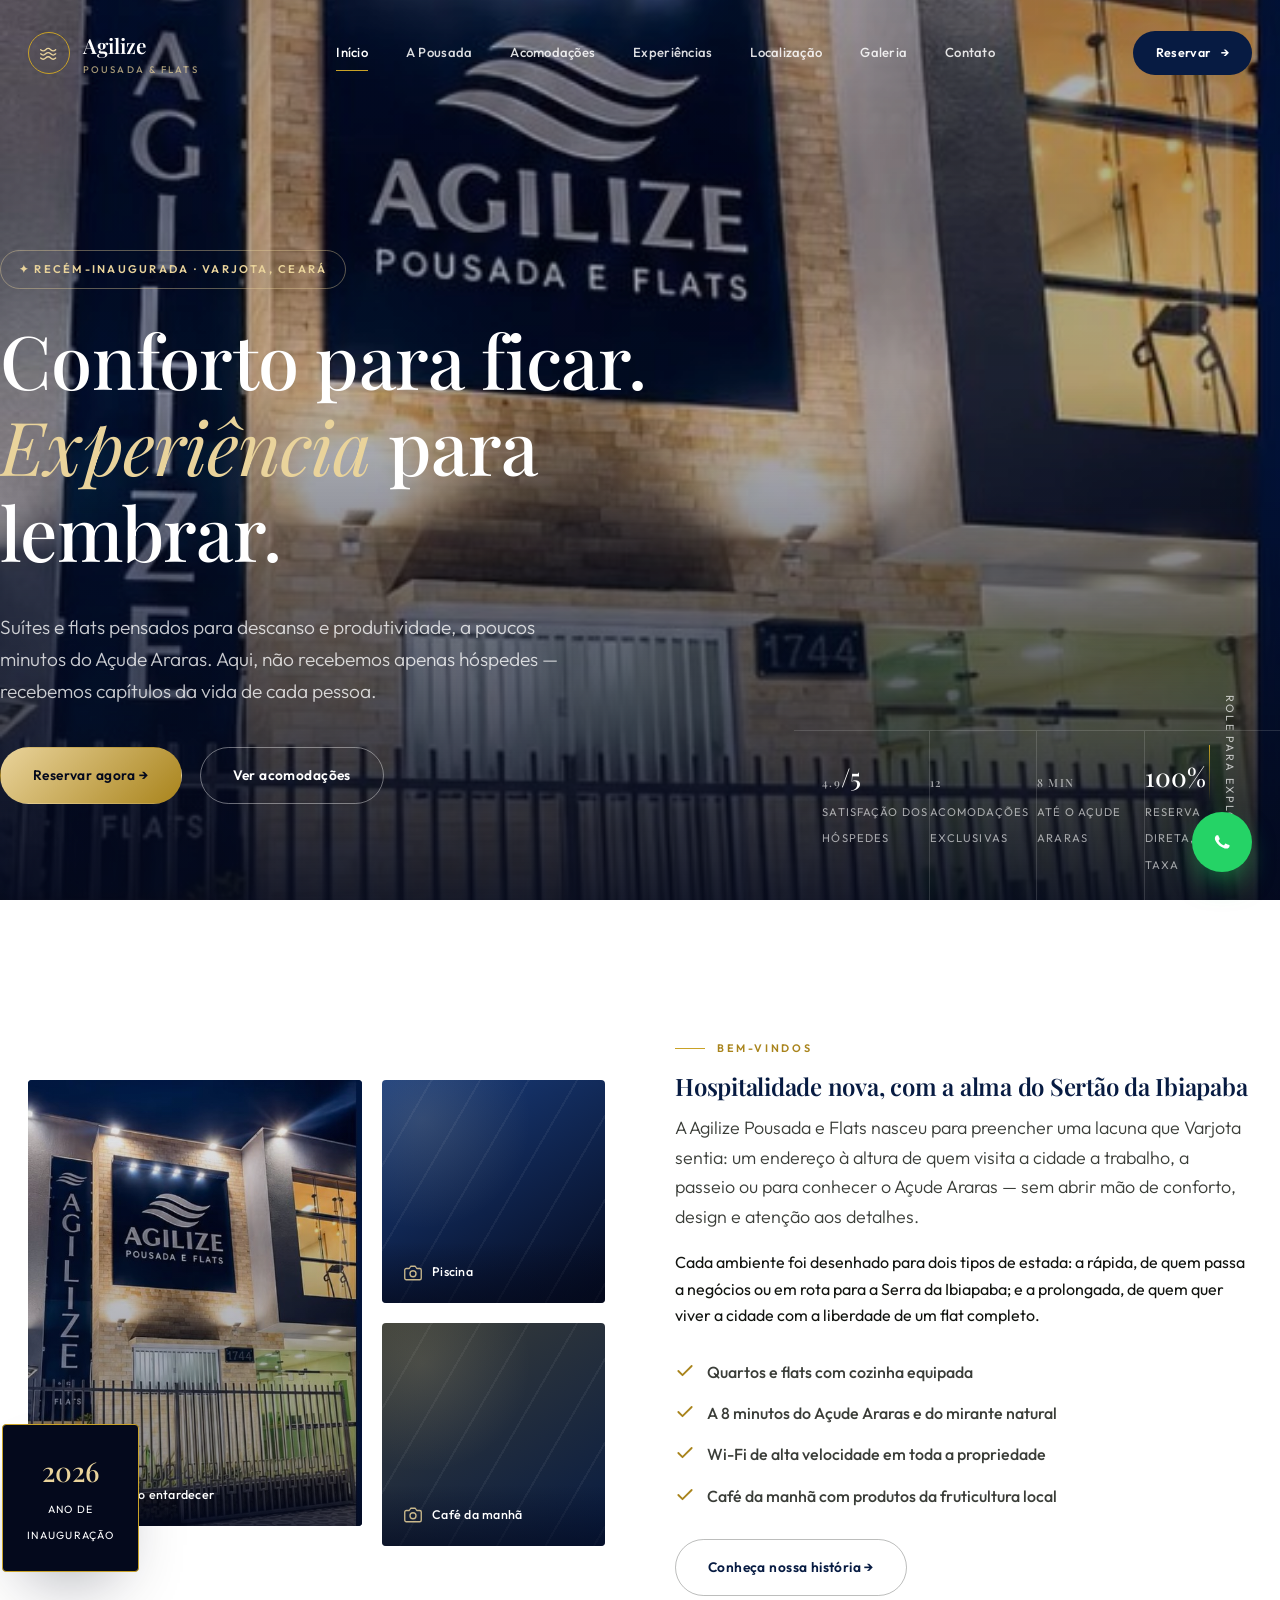
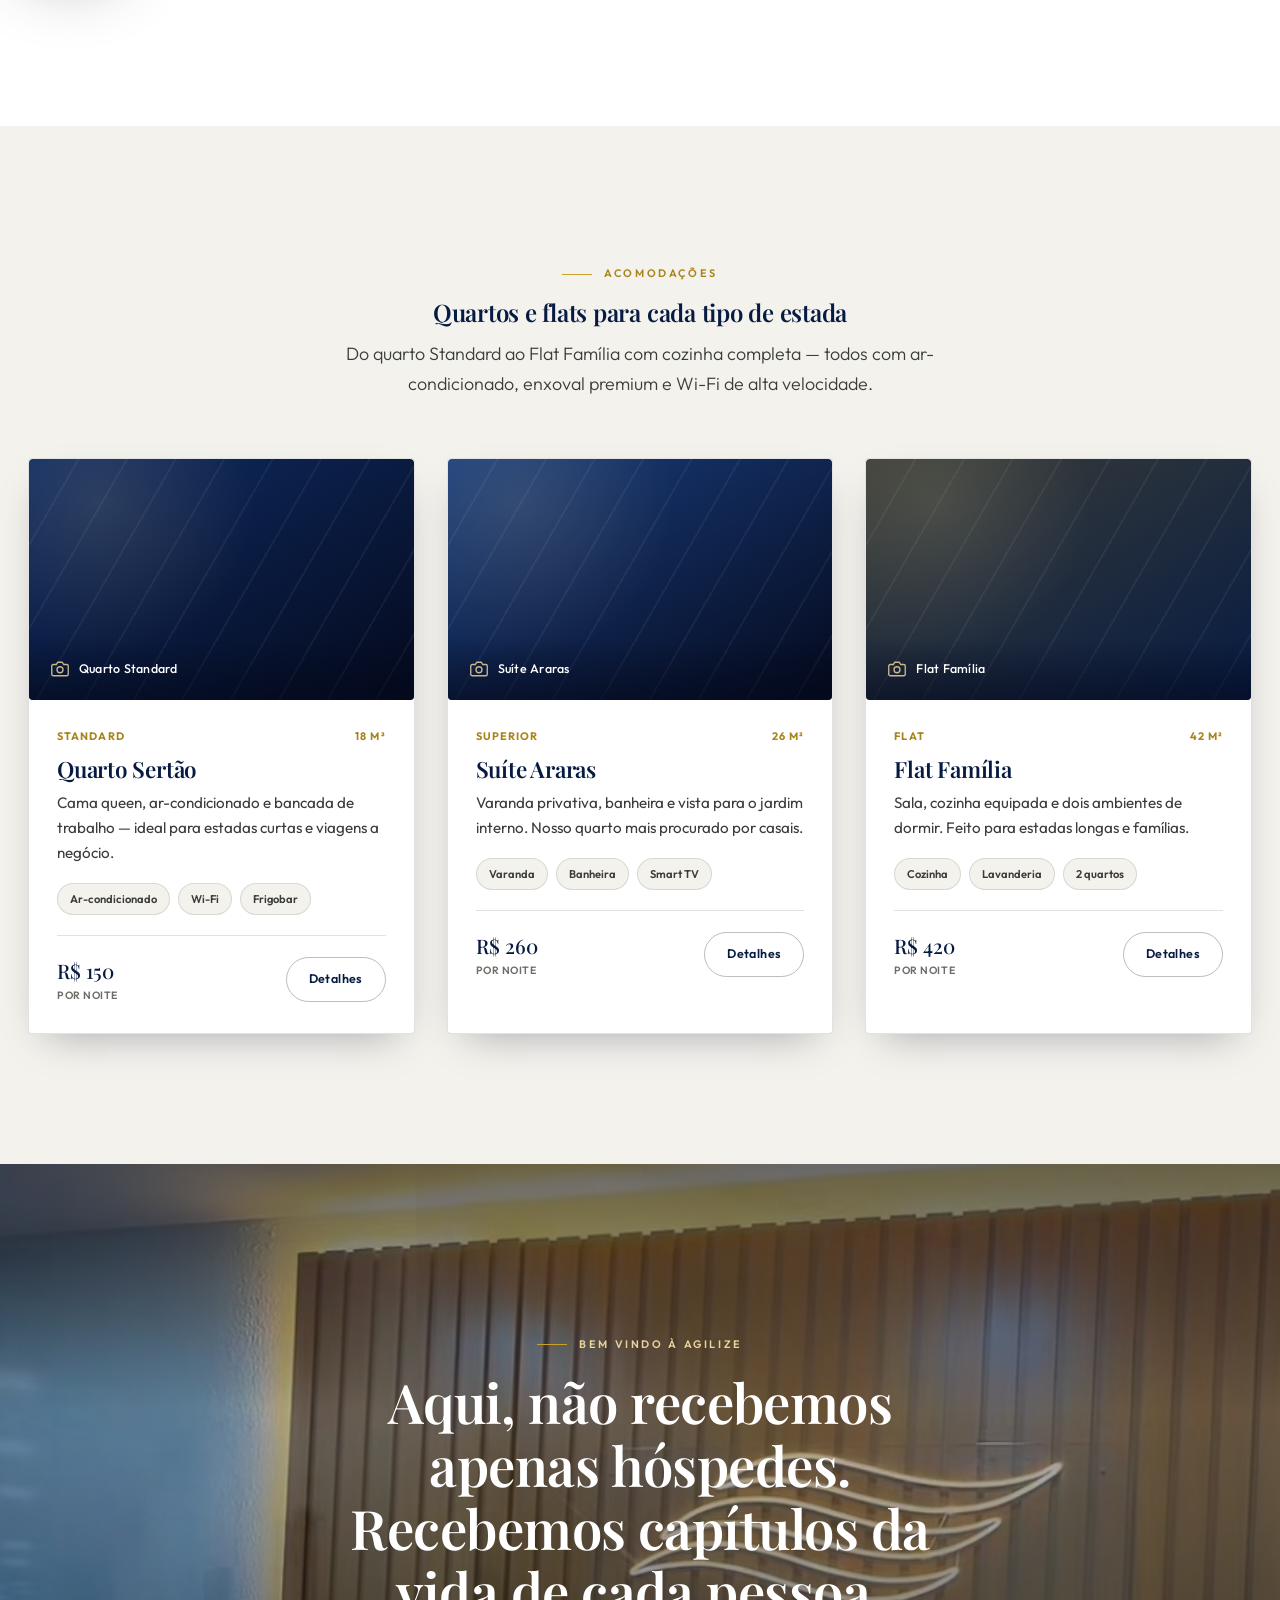
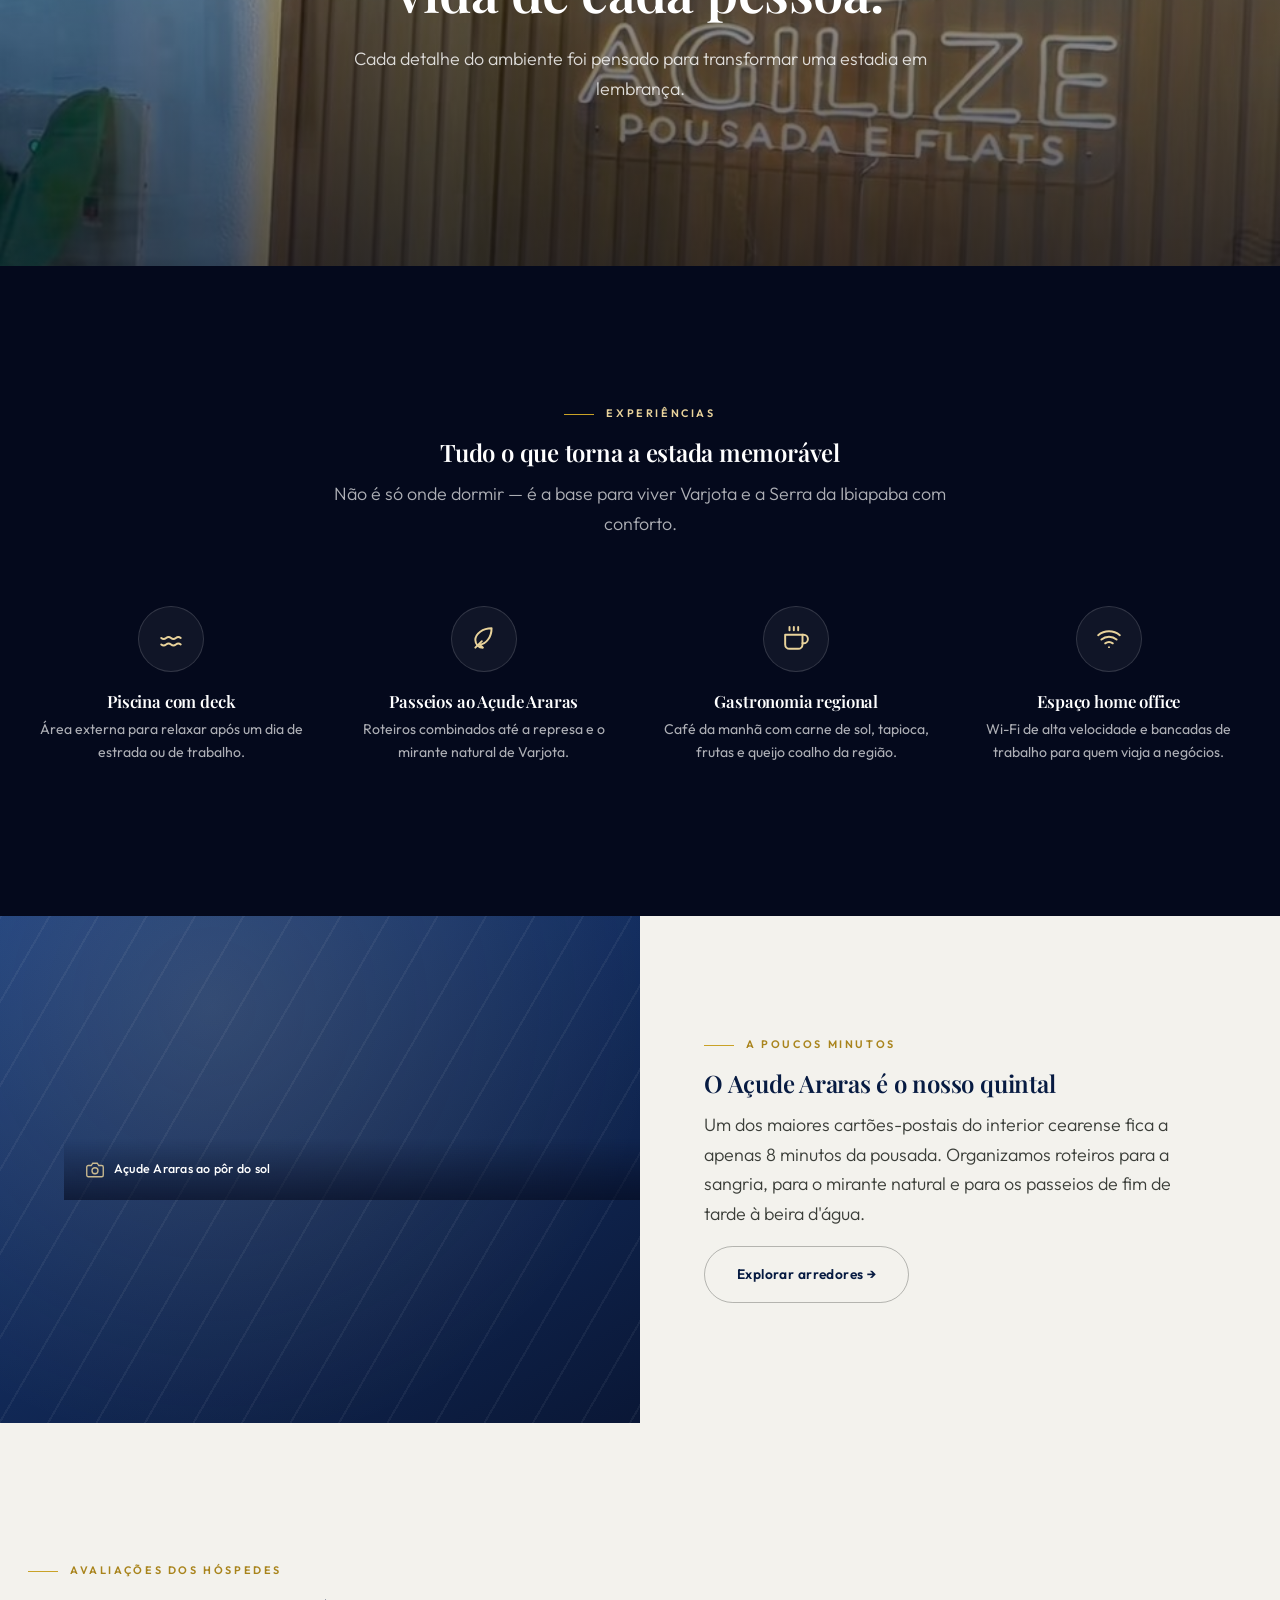
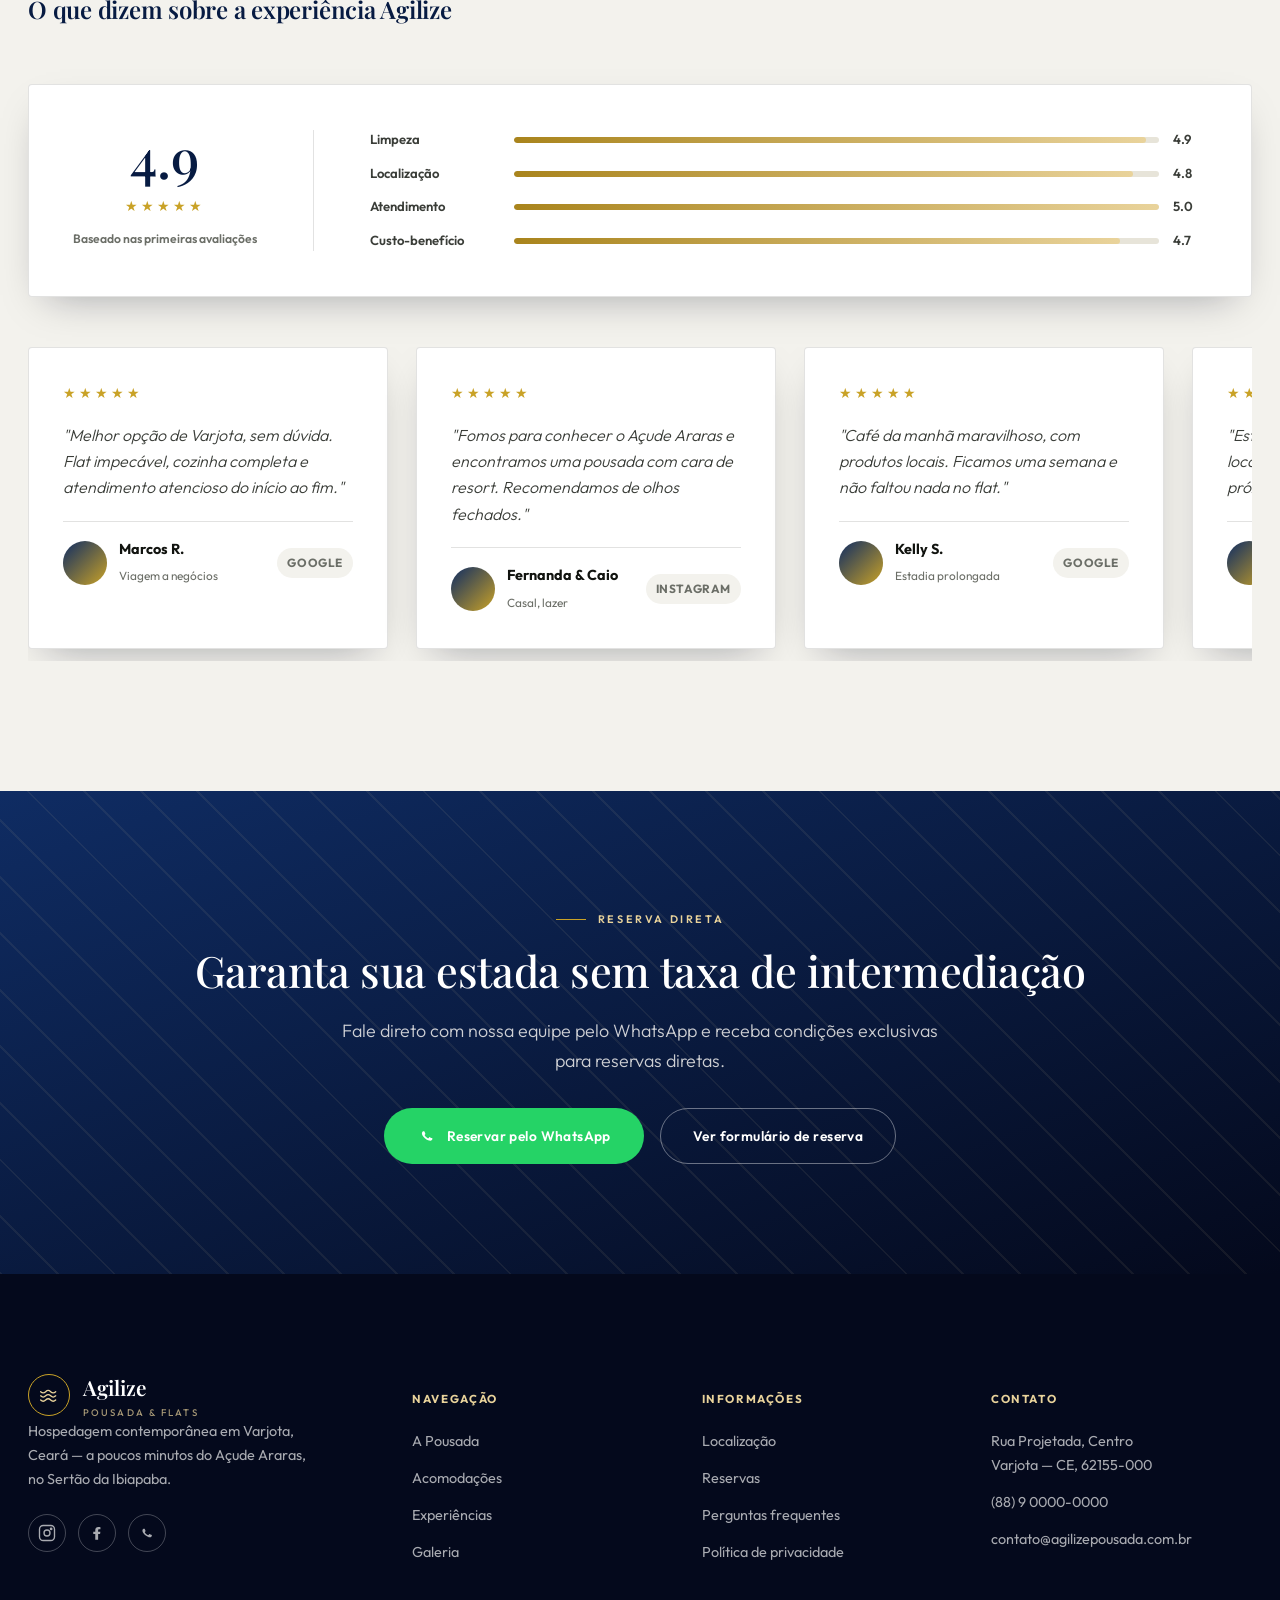
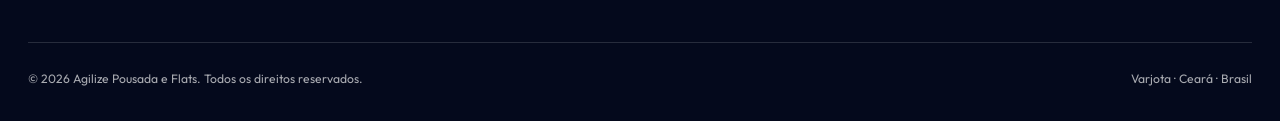
==== commit c60c0d9d: "Restore real-photo redesign (Marinho & Ouro) reverted earlier Client confirmed this is the design di" ====
--- a/index.html
+++ b/index.html
@@ -197,6 +197,16 @@
   </div>
 </section>
 
+<!-- ===== CINEMA BAND ===== -->
+<section class="cinema-band">
+  <img src="assets/img/real/lounge-sofa.jpg" alt="Lounge da recepção da Agilize Pousada e Flats">
+  <div class="container" data-reveal>
+    <div class="eyebrow on-dark" style="justify-content:center">Bem vindo à Agilize</div>
+    <h2>Aqui, não recebemos apenas hóspedes. Recebemos capítulos da vida de cada pessoa.</h2>
+    <p class="lede center">Cada detalhe do ambiente foi pensado para transformar uma estadia em lembrança.</p>
+  </div>
+</section>
+
 <!-- ===== EXPERIÊNCIAS (dark) ===== -->
 <section class="band on-dark">
   <div class="container">
--- a/assets/css/style.css
+++ b/assets/css/style.css
@@ -149,6 +149,10 @@
 }
 .hero-media{ position:absolute; inset:0; z-index:0; overflow:hidden; }
 .hero-media video, .hero-media .hero-fallback{ position:absolute; inset:0; width:100%; height:100%; object-fit:cover; }
+/* "Ken Burns" slow drift — reads as motion/video language until a real institutional video replaces the still */
+.hero-media img.hero-fallback{ animation:heroDrift 26s ease-in-out infinite alternate; will-change:transform; }
+@keyframes heroDrift{ 0%{ transform:scale(1.0) translate3d(0,0,0); } 100%{ transform:scale(1.09) translate3d(-1%,-1%,0); } }
+@media (prefers-reduced-motion: reduce){ .hero-media img.hero-fallback{ animation:none; } }
 .hero-media .hero-fallback{
   background:
     radial-gradient(ellipse at 25% 15%, rgba(199,162,78,.16), transparent 55%),
@@ -238,8 +242,8 @@
 @media (max-width:960px){ .grid-3,.grid-4{ grid-template-columns:repeat(2,1fr);} }
 @media (max-width:640px){ .grid-3,.grid-2,.grid-4{ grid-template-columns:1fr;} }
 
-.card{ background:var(--branco); border-radius:var(--radius-md); overflow:hidden; box-shadow:var(--shadow-card); transition:transform .5s var(--ease), box-shadow .5s var(--ease); border:1px solid var(--hair-light); }
-.card:hover{ transform:translateY(-8px); box-shadow:0 34px 70px -26px rgba(4,9,28,.4); }
+.card{ background:var(--branco); border-radius:var(--radius-md); overflow:hidden; box-shadow:var(--shadow-card); transition:transform .5s var(--ease), box-shadow .5s var(--ease), border-color .5s; border:1px solid var(--hair-light); }
+.card:hover{ transform:translateY(-8px); box-shadow:0 34px 70px -26px rgba(4,9,28,.4); border-color:rgba(201,162,39,.45); }
 .card:hover .photo::before{ transform:scale(1.06); }
 .card .photo::before{ transition:transform .9s var(--ease); }
 .card-body{ padding:28px; }
@@ -266,6 +270,20 @@
 .split > div{ padding:120px 64px; display:flex; flex-direction:column; justify-content:center; }
 .split .photo{ border-radius:0; height:100%; min-height:500px; }
 @media (max-width:920px){ .split{ grid-template-columns:1fr; } .split > div{ padding:76px 28px; } }
+
+/* ---------- Cinema band: full-bleed edge-to-edge photo pause ---------- */
+.cinema-band{ position:relative; min-height:78vh; display:flex; align-items:center; justify-content:center; overflow:hidden; color:var(--branco); }
+.cinema-band img{ position:absolute; inset:0; width:100%; height:100%; object-fit:cover; z-index:0; animation:heroDrift 30s ease-in-out infinite alternate; }
+.cinema-band::before{ content:""; position:absolute; inset:0; z-index:1; background:linear-gradient(180deg, rgba(4,9,28,.55) 0%, rgba(4,9,28,.25) 35%, rgba(4,9,28,.65) 100%); }
+.cinema-band .container{ position:relative; z-index:2; text-align:center; }
+.cinema-band h2{ color:var(--branco); font-size:clamp(2rem,4.6vw,3.4rem); max-width:18ch; margin:0 auto .4em; }
+.cinema-band .lede{ color:rgba(255,255,255,.82); margin:0 auto; }
+@media (prefers-reduced-motion: reduce){ .cinema-band img{ animation:none; } }
+
+/* ---------- Trust badges (near reserva) ---------- */
+.trust-row{ display:flex; flex-wrap:wrap; gap:28px; padding:26px 30px; background:var(--marfim-100); border-radius:var(--radius-md); border:1px solid var(--hair-light); }
+.trust-item{ display:flex; align-items:center; gap:12px; font-size:.86rem; font-weight:600; color:var(--tinta-700); }
+.trust-item svg{ color:var(--dourado-600); flex-shrink:0; }
 
 /* ---------- Reviews / Avaliações ---------- */
 .rating-summary{ display:flex; gap:56px; flex-wrap:wrap; align-items:center; padding:44px; background:var(--branco); border-radius:var(--radius-md); border:1px solid var(--hair-light); box-shadow:var(--shadow-card); margin-bottom:50px; }
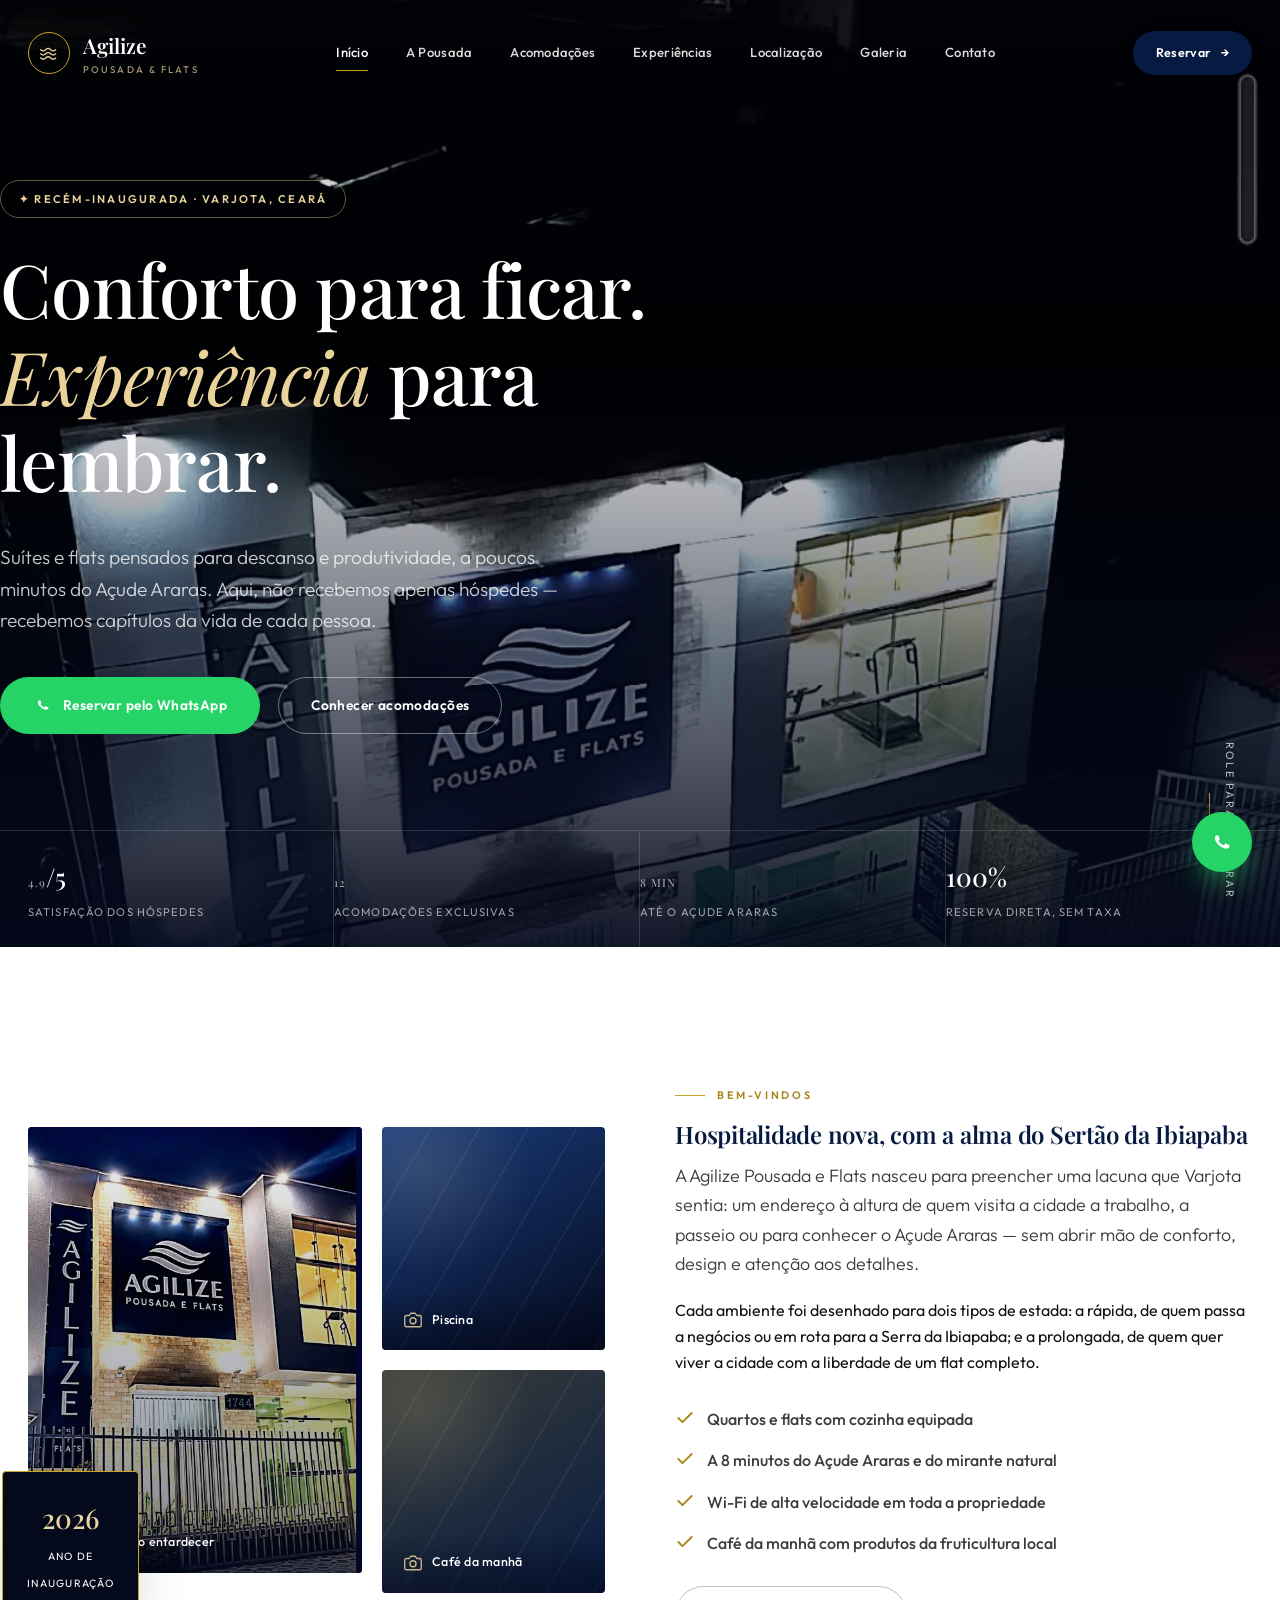
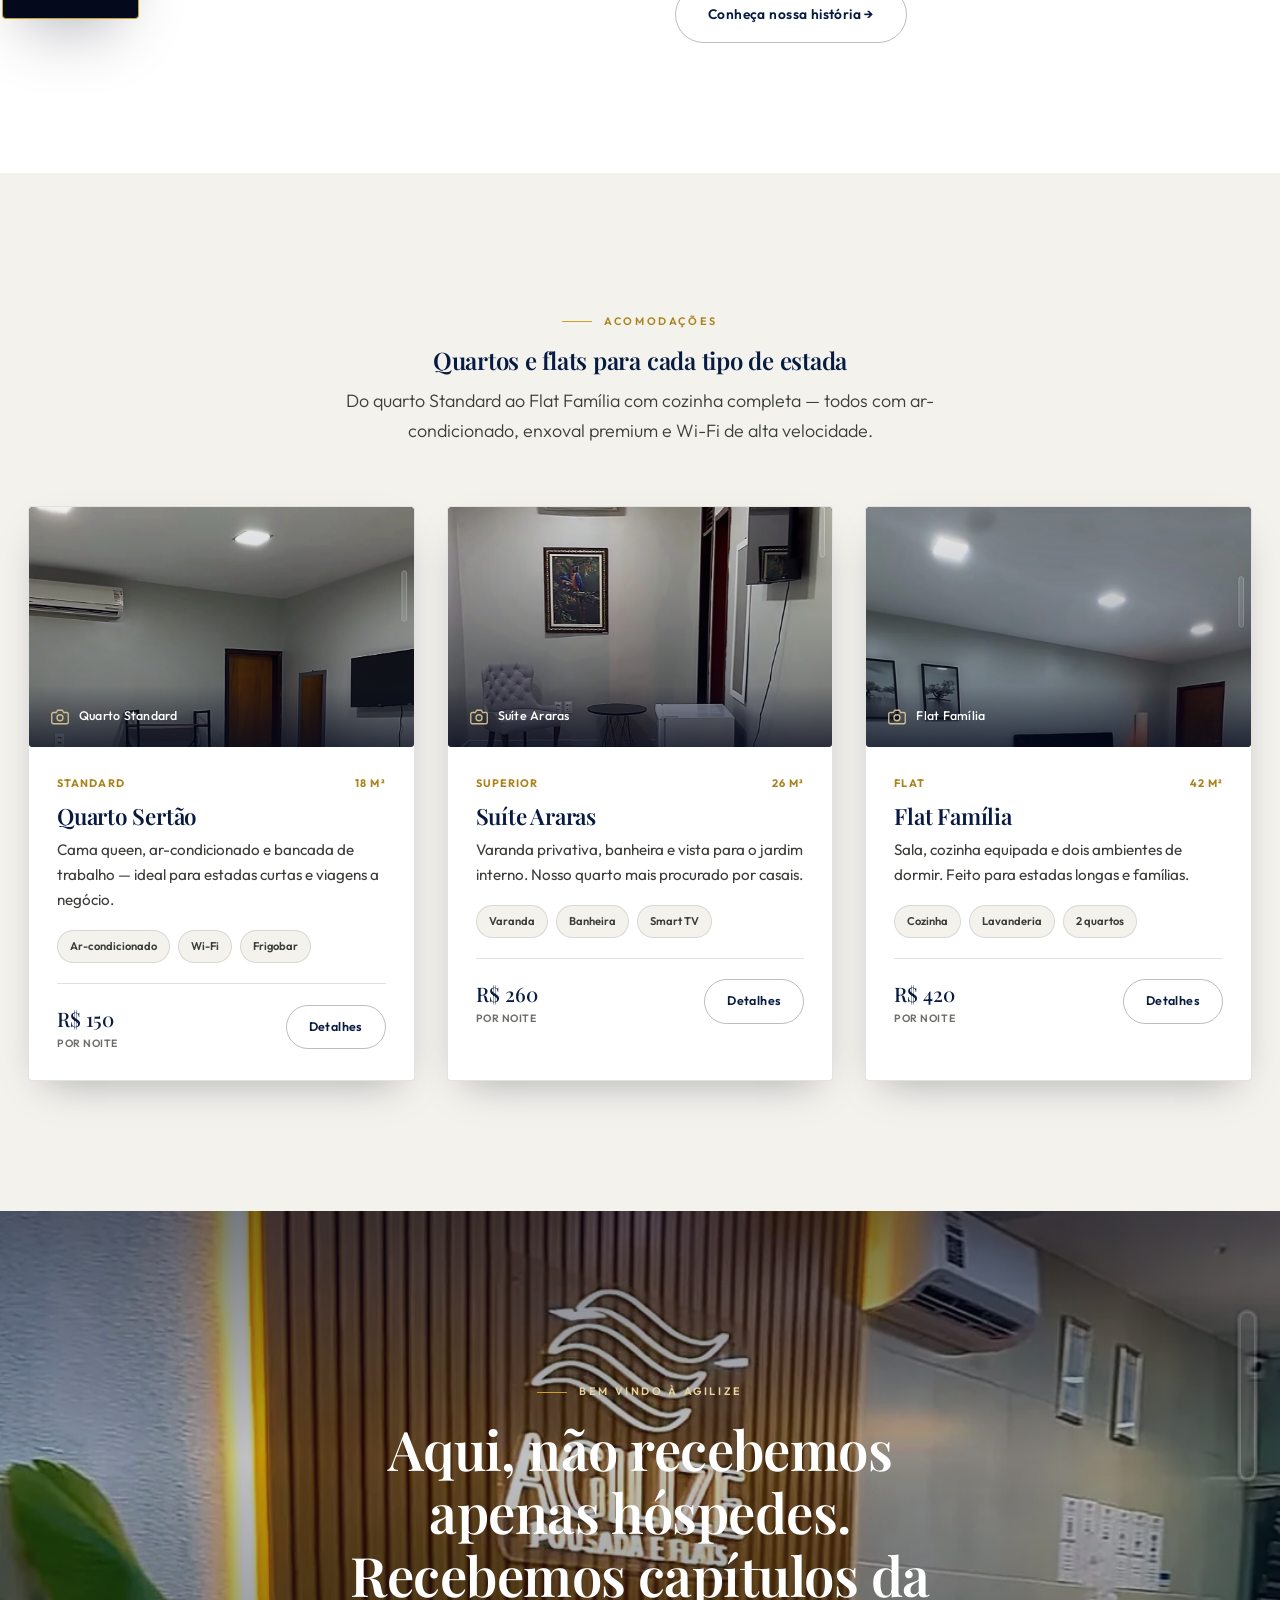
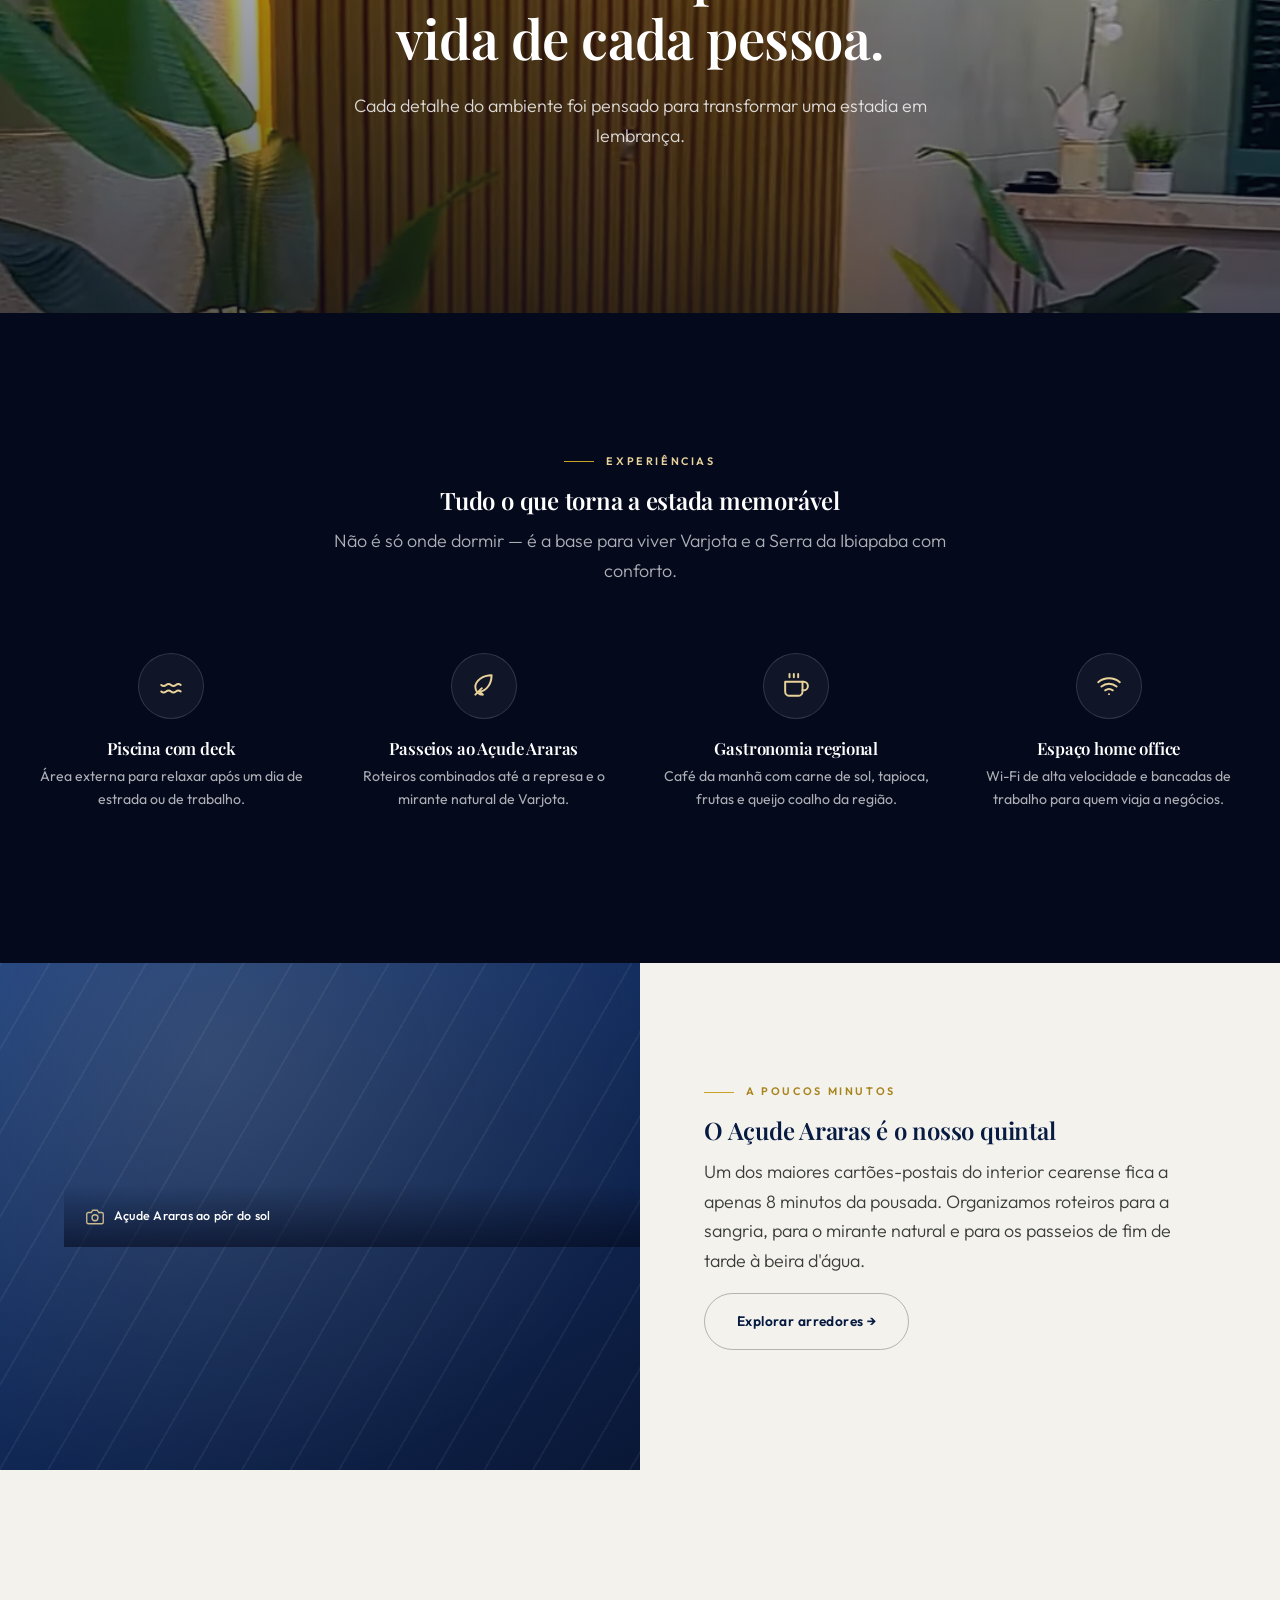
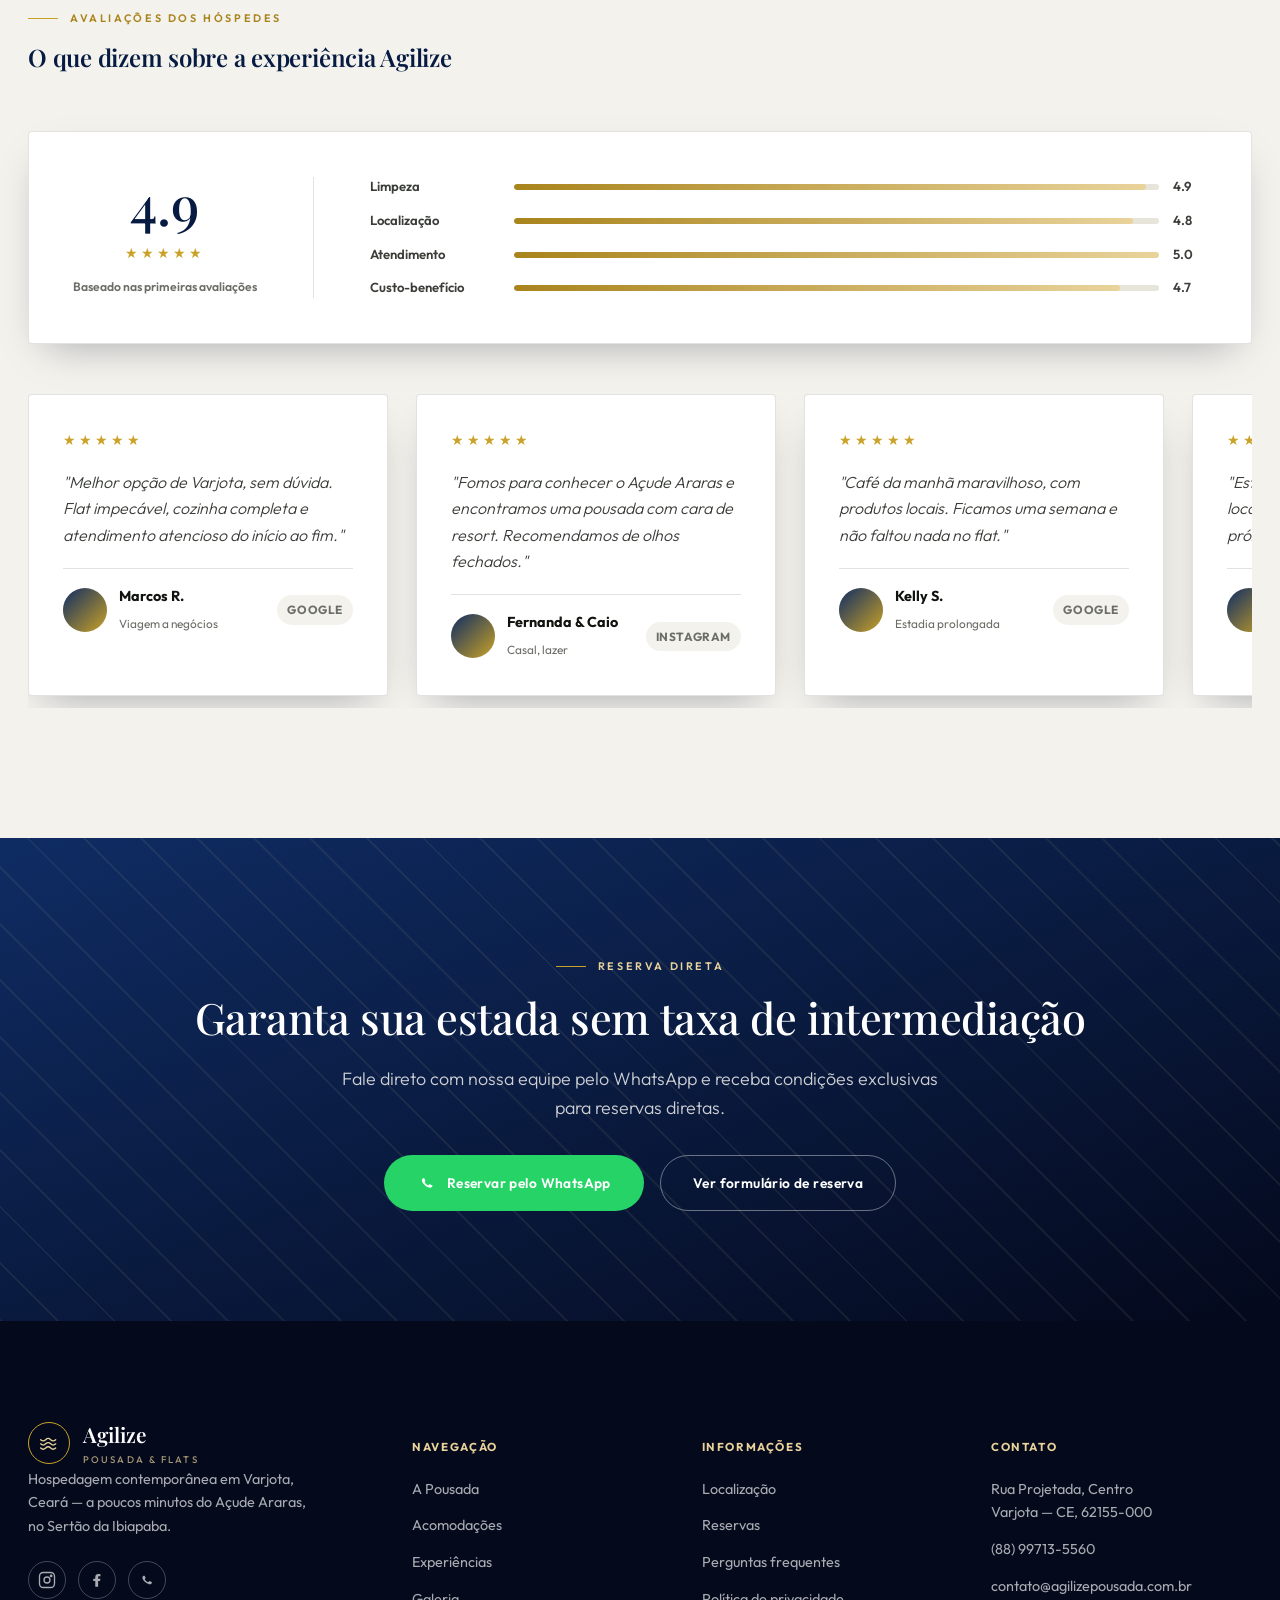
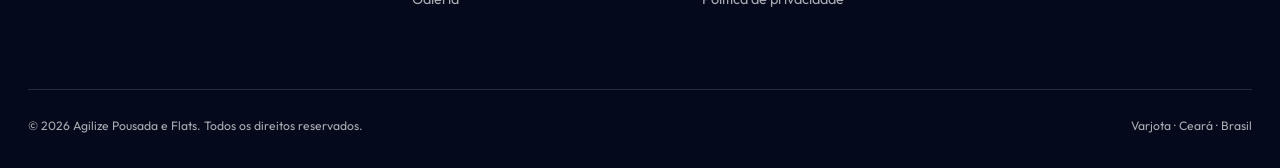
==== commit c31d315c: "Redesign with real Agilize photos: hero, acomodações, galeria, estrutura Client sent 16 real photos " ====
--- a/index.html
+++ b/index.html
@@ -43,7 +43,7 @@
     "postalCode": "62155-000",
     "addressCountry": "BR"
   },
-  "telephone": "+55-88-90000-0000",
+  "telephone": "+55-88-99713-5560",
   "priceRange": "R$150 - R$420",
   "amenityFeature": [
     {"@type":"LocationFeatureSpecification","name":"Piscina"},
@@ -85,16 +85,22 @@
 <!-- ===== HERO ===== -->
 <section class="hero">
   <div class="hero-media">
-    <!-- Substitua por <video autoplay muted loop playsinline poster="assets/img/real/facade-night.jpg"><source src="assets/video/hero.mp4" type="video/mp4"></video> quando o vídeo institucional estiver pronto -->
-    <img src="assets/img/real/facade-night.jpg" class="hero-fallback" alt="Fachada iluminada da Agilize Pousada e Flats em Varjota, Ceará">
+    <!-- Substitua por <video autoplay muted loop playsinline poster="assets/img/real/facade-aerial.jpg"><source src="assets/video/hero.mp4" type="video/mp4"></video> quando o vídeo institucional estiver pronto -->
+    <picture>
+      <source srcset="assets/img/real/facade-aerial.webp" type="image/webp">
+      <img src="assets/img/real/facade-aerial.jpg" class="hero-fallback" alt="Fachada iluminada da Agilize Pousada e Flats à noite, vista do acesso principal em Varjota, Ceará" width="1080" height="1576" fetchpriority="high">
+    </picture>
   </div>
   <div class="container hero-inner">
     <div class="hero-tag">✦ Recém-inaugurada · Varjota, Ceará</div>
     <h1>Conforto para ficar. <em>Experiência</em> para lembrar.</h1>
     <p class="lede">Suítes e flats pensados para descanso e produtividade, a poucos minutos do Açude Araras. Aqui, não recebemos apenas hóspedes — recebemos capítulos da vida de cada pessoa.</p>
     <div class="hero-actions">
-      <a href="contato.html" class="btn btn-gold">Reservar agora →</a>
-      <a href="acomodacoes.html" class="btn btn-outline">Ver acomodações</a>
+      <a href="https://wa.me/5588997135560?text=Ol%C3%A1!%20Gostaria%20de%20reservar%20na%20Agilize%20Pousada%20e%20Flats." target="_blank" rel="noopener" class="btn btn-whats">
+        <svg width="20" height="20" viewBox="0 0 24 24" fill="currentColor"><path d="M17.5 14.4c-.3-.1-1.7-.9-2-1-.3-.1-.5-.1-.7.1s-.8 1-.9 1.2c-.2.2-.3.2-.6.1s-1.3-.5-2.4-1.5c-.9-.8-1.5-1.8-1.7-2.1-.2-.3 0-.5.1-.6l.4-.5c.1-.2.2-.3.3-.5s0-.4 0-.5c0-.1-.7-1.7-1-2.3-.2-.6-.5-.5-.7-.5h-.6c-.2 0-.5.1-.8.4-.3.3-1 1-1 2.4s1.1 2.8 1.2 3c.1.2 2.2 3.4 5.4 4.7.8.3 1.4.5 1.8.7.8.2 1.5.2 2 .1.6-.1 1.7-.7 2-1.4.2-.7.2-1.3.2-1.4-.1-.2-.3-.2-.6-.4z"/></svg>
+        Reservar pelo WhatsApp
+      </a>
+      <a href="acomodacoes.html" class="btn btn-outline">Conhecer acomodações</a>
     </div>
   </div>
   <div class="hero-scroll">role para explorar</div>
@@ -114,7 +120,7 @@
     <div class="welcome-media-wrap" data-reveal>
       <div class="welcome-media">
         <div class="photo ratio-portrait tone-marinho has-photo">
-          <img src="assets/img/real/facade-night.jpg" alt="Fachada da Agilize Pousada e Flats à noite">
+          <picture><source srcset="assets/img/real/facade-night.webp" type="image/webp"><img src="assets/img/real/facade-night.jpg" alt="Fachada da Agilize Pousada e Flats à noite" loading="lazy" width="520" height="721"></picture>
           <span class="photo-label"><svg width="18" height="18" viewBox="0 0 24 24" fill="none" stroke="currentColor" stroke-width="1.8" stroke-linecap="round" stroke-linejoin="round"><path d="M23 19a2 2 0 0 1-2 2H3a2 2 0 0 1-2-2V8a2 2 0 0 1 2-2h4l2-3h6l2 3h4a2 2 0 0 1 2 2z"/><circle cx="12" cy="13" r="4"/></svg> Fachada ao entardecer</span>
         </div>
         <div class="photo ratio-square tone-noturno">
@@ -155,7 +161,7 @@
     </div>
     <div class="grid-3">
       <div class="card" data-reveal>
-        <div class="photo ratio-wide tone-marinho"><span class="photo-label"><svg width="18" height="18" viewBox="0 0 24 24" fill="none" stroke="currentColor" stroke-width="1.8"><path d="M23 19a2 2 0 0 1-2 2H3a2 2 0 0 1-2-2V8a2 2 0 0 1 2-2h4l2-3h6l2 3h4a2 2 0 0 1 2 2z"/><circle cx="12" cy="13" r="4"/></svg> Quarto Standard</span></div>
+        <div class="photo ratio-wide has-photo"><picture><source srcset="assets/img/real/twin-beds.webp" type="image/webp"><img src="assets/img/real/twin-beds.jpg" alt="Quarto Sertão da Agilize Pousada e Flats" loading="lazy" width="1080" height="1216"></picture><span class="photo-label"><svg width="18" height="18" viewBox="0 0 24 24" fill="none" stroke="currentColor" stroke-width="1.8"><path d="M23 19a2 2 0 0 1-2 2H3a2 2 0 0 1-2-2V8a2 2 0 0 1 2-2h4l2-3h6l2 3h4a2 2 0 0 1 2 2z"/><circle cx="12" cy="13" r="4"/></svg> Quarto Standard</span></div>
         <div class="card-body">
           <div class="card-meta"><span>Standard</span><span>18 m²</span></div>
           <h3>Quarto Sertão</h3>
@@ -168,7 +174,7 @@
         </div>
       </div>
       <div class="card" data-reveal data-reveal-delay="1">
-        <div class="photo ratio-wide tone-noturno"><span class="photo-label"><svg width="18" height="18" viewBox="0 0 24 24" fill="none" stroke="currentColor" stroke-width="1.8"><path d="M23 19a2 2 0 0 1-2 2H3a2 2 0 0 1-2-2V8a2 2 0 0 1 2-2h4l2-3h6l2 3h4a2 2 0 0 1 2 2z"/><circle cx="12" cy="13" r="4"/></svg> Suíte Araras</span></div>
+        <div class="photo ratio-wide has-photo"><picture><source srcset="assets/img/real/room-amenities.webp" type="image/webp"><img src="assets/img/real/room-amenities.jpg" alt="Suíte Araras da Agilize Pousada e Flats, com poltrona e obra de arte" loading="lazy" width="1080" height="1576"></picture><span class="photo-label"><svg width="18" height="18" viewBox="0 0 24 24" fill="none" stroke="currentColor" stroke-width="1.8"><path d="M23 19a2 2 0 0 1-2 2H3a2 2 0 0 1-2-2V8a2 2 0 0 1 2-2h4l2-3h6l2 3h4a2 2 0 0 1 2 2z"/><circle cx="12" cy="13" r="4"/></svg> Suíte Araras</span></div>
         <div class="card-body">
           <div class="card-meta"><span>Superior</span><span>26 m²</span></div>
           <h3>Suíte Araras</h3>
@@ -181,7 +187,7 @@
         </div>
       </div>
       <div class="card" data-reveal data-reveal-delay="2">
-        <div class="photo ratio-wide tone-marfim"><span class="photo-label"><svg width="18" height="18" viewBox="0 0 24 24" fill="none" stroke="currentColor" stroke-width="1.8"><path d="M23 19a2 2 0 0 1-2 2H3a2 2 0 0 1-2-2V8a2 2 0 0 1 2-2h4l2-3h6l2 3h4a2 2 0 0 1 2 2z"/><circle cx="12" cy="13" r="4"/></svg> Flat Família</span></div>
+        <div class="photo ratio-wide has-photo"><picture><source srcset="assets/img/real/suite-dining.webp" type="image/webp"><img src="assets/img/real/suite-dining.jpg" alt="Flat Família da Agilize Pousada e Flats, com mesa de jantar" loading="lazy" width="1080" height="1186"></picture><span class="photo-label"><svg width="18" height="18" viewBox="0 0 24 24" fill="none" stroke="currentColor" stroke-width="1.8"><path d="M23 19a2 2 0 0 1-2 2H3a2 2 0 0 1-2-2V8a2 2 0 0 1 2-2h4l2-3h6l2 3h4a2 2 0 0 1 2 2z"/><circle cx="12" cy="13" r="4"/></svg> Flat Família</span></div>
         <div class="card-body">
           <div class="card-meta"><span>Flat</span><span>42 m²</span></div>
           <h3>Flat Família</h3>
@@ -199,7 +205,7 @@
 
 <!-- ===== CINEMA BAND ===== -->
 <section class="cinema-band">
-  <img src="assets/img/real/lounge-sofa.jpg" alt="Lounge da recepção da Agilize Pousada e Flats">
+  <picture><source srcset="assets/img/real/lounge-sofa.webp" type="image/webp"><img src="assets/img/real/lounge-sofa.jpg" alt="Lounge da recepção da Agilize Pousada e Flats, com letreiro iluminado" loading="lazy" width="1080" height="1326"></picture>
   <div class="container" data-reveal>
     <div class="eyebrow on-dark" style="justify-content:center">Bem vindo à Agilize</div>
     <h2>Aqui, não recebemos apenas hóspedes. Recebemos capítulos da vida de cada pessoa.</h2>
@@ -307,7 +313,7 @@
     <h2>Garanta sua estada sem taxa de intermediação</h2>
     <p class="lede center" style="color:rgba(255,253,249,.8)">Fale direto com nossa equipe pelo WhatsApp e receba condições exclusivas para reservas diretas.</p>
     <div class="btn-row">
-      <a href="https://wa.me/5588900000000" target="_blank" rel="noopener" class="btn btn-whats">
+      <a href="https://wa.me/5588997135560" target="_blank" rel="noopener" class="btn btn-whats">
         <svg width="20" height="20" viewBox="0 0 24 24" fill="currentColor"><path d="M17.5 14.4c-.3-.1-1.7-.9-2-1-.3-.1-.5-.1-.7.1s-.8 1-.9 1.2c-.2.2-.3.2-.6.1s-1.3-.5-2.4-1.5c-.9-.8-1.5-1.8-1.7-2.1-.2-.3 0-.5.1-.6l.4-.5c.1-.2.2-.3.3-.5s0-.4 0-.5c0-.1-.7-1.7-1-2.3-.2-.6-.5-.5-.7-.5h-.6c-.2 0-.5.1-.8.4-.3.3-1 1-1 2.4s1.1 2.8 1.2 3c.1.2 2.2 3.4 5.4 4.7.8.3 1.4.5 1.8.7.8.2 1.5.2 2 .1.6-.1 1.7-.7 2-1.4.2-.7.2-1.3.2-1.4-.1-.2-.3-.2-.6-.4z"/></svg>
         Reservar pelo WhatsApp
       </a>
@@ -326,7 +332,7 @@
         <div class="social-row">
           <a href="https://www.instagram.com/agilizepousadaeflats/" target="_blank" rel="noopener" aria-label="Instagram"><svg width="18" height="18" viewBox="0 0 24 24" fill="none" stroke="currentColor" stroke-width="1.8"><rect x="2" y="2" width="20" height="20" rx="5"/><circle cx="12" cy="12" r="4"/><circle cx="17.5" cy="6.5" r="1"/></svg></a>
           <a href="#" aria-label="Facebook"><svg width="18" height="18" viewBox="0 0 24 24" fill="currentColor"><path d="M13.5 21v-7.7h2.6l.4-3h-3v-1.9c0-.9.2-1.5 1.5-1.5h1.6V4.2C15.9 4.1 14.9 4 13.7 4c-2.4 0-4 1.5-4 4.1v2.2H7v3h2.7V21h3.8z"/></svg></a>
-          <a href="https://wa.me/5588900000000" aria-label="WhatsApp"><svg width="18" height="18" viewBox="0 0 24 24" fill="currentColor"><path d="M17.5 14.4c-.3-.1-1.7-.9-2-1-.3-.1-.5-.1-.7.1s-.8 1-.9 1.2c-.2.2-.3.2-.6.1s-1.3-.5-2.4-1.5c-.9-.8-1.5-1.8-1.7-2.1-.2-.3 0-.5.1-.6l.4-.5c.1-.2.2-.3.3-.5s0-.4 0-.5c0-.1-.7-1.7-1-2.3-.2-.6-.5-.5-.7-.5h-.6c-.2 0-.5.1-.8.4-.3.3-1 1-1 2.4s1.1 2.8 1.2 3c.1.2 2.2 3.4 5.4 4.7.8.3 1.4.5 1.8.7.8.2 1.5.2 2 .1.6-.1 1.7-.7 2-1.4.2-.7.2-1.3.2-1.4-.1-.2-.3-.2-.6-.4z"/></svg></a>
+          <a href="https://wa.me/5588997135560" aria-label="WhatsApp"><svg width="18" height="18" viewBox="0 0 24 24" fill="currentColor"><path d="M17.5 14.4c-.3-.1-1.7-.9-2-1-.3-.1-.5-.1-.7.1s-.8 1-.9 1.2c-.2.2-.3.2-.6.1s-1.3-.5-2.4-1.5c-.9-.8-1.5-1.8-1.7-2.1-.2-.3 0-.5.1-.6l.4-.5c.1-.2.2-.3.3-.5s0-.4 0-.5c0-.1-.7-1.7-1-2.3-.2-.6-.5-.5-.7-.5h-.6c-.2 0-.5.1-.8.4-.3.3-1 1-1 2.4s1.1 2.8 1.2 3c.1.2 2.2 3.4 5.4 4.7.8.3 1.4.5 1.8.7.8.2 1.5.2 2 .1.6-.1 1.7-.7 2-1.4.2-.7.2-1.3.2-1.4-.1-.2-.3-.2-.6-.4z"/></svg></a>
         </div>
       </div>
       <div>
@@ -351,7 +357,7 @@
         <h5>Contato</h5>
         <ul>
           <li>Rua Projetada, Centro<br>Varjota — CE, 62155-000</li>
-          <li>(88) 9 0000-0000</li>
+          <li>(88) 99713-5560</li>
           <li>contato@agilizepousada.com.br</li>
         </ul>
       </div>
@@ -363,7 +369,7 @@
   </div>
 </footer>
 
-<a href="https://wa.me/5588900000000" target="_blank" rel="noopener" class="float-whats" aria-label="Falar no WhatsApp">
+<a href="https://wa.me/5588997135560" target="_blank" rel="noopener" class="float-whats" aria-label="Falar no WhatsApp">
   <svg width="28" height="28" viewBox="0 0 24 24" fill="currentColor"><path d="M17.5 14.4c-.3-.1-1.7-.9-2-1-.3-.1-.5-.1-.7.1s-.8 1-.9 1.2c-.2.2-.3.2-.6.1s-1.3-.5-2.4-1.5c-.9-.8-1.5-1.8-1.7-2.1-.2-.3 0-.5.1-.6l.4-.5c.1-.2.2-.3.3-.5s0-.4 0-.5c0-.1-.7-1.7-1-2.3-.2-.6-.5-.5-.7-.5h-.6c-.2 0-.5.1-.8.4-.3.3-1 1-1 2.4s1.1 2.8 1.2 3c.1.2 2.2 3.4 5.4 4.7.8.3 1.4.5 1.8.7.8.2 1.5.2 2 .1.6-.1 1.7-.7 2-1.4.2-.7.2-1.3.2-1.4-.1-.2-.3-.2-.6-.4z"/></svg>
 </a>
 
--- a/assets/css/style.css
+++ b/assets/css/style.css
@@ -143,7 +143,7 @@
 
 /* ---------- Hero (video) ---------- */
 .hero{
-  min-height:100svh; display:flex; align-items:flex-end; position:relative; overflow:hidden;
+  min-height:100svh; display:flex; flex-direction:column; justify-content:flex-end; position:relative; overflow:hidden;
   background:var(--marinho-950);
   color:var(--branco);
 }
@@ -164,7 +164,7 @@
 }
 .hero-media::before{
   content:""; position:absolute; inset:0; z-index:1;
-  background:linear-gradient(180deg, rgba(4,9,28,.35) 0%, rgba(4,9,28,.25) 42%, rgba(4,9,28,.92) 100%);
+  background:linear-gradient(180deg, rgba(4,9,28,.22) 0%, rgba(4,9,28,.12) 38%, rgba(4,9,28,.55) 68%, rgba(4,9,28,.94) 100%);
 }
 .hero-inner{ position:relative; z-index:2; padding:180px 0 96px; width:100%; }
 .hero-tag{ display:inline-flex; gap:10px; align-items:center; padding:9px 18px; border:1px solid rgba(233,211,155,.4); border-radius:var(--radius-pill); font-size:.7rem; letter-spacing:.2em; text-transform:uppercase; font-weight:600; margin-bottom:28px; color:var(--dourado-300); }
@@ -176,7 +176,7 @@
 .hero-scroll::after{ content:""; writing-mode:horizontal-tb; width:1px; height:56px; background:linear-gradient(var(--dourado-500), transparent); animation:scrollLine 2.4s ease-in-out infinite; }
 @keyframes scrollLine{ 0%{ transform:scaleY(0); transform-origin:top;} 50%{ transform:scaleY(1); transform-origin:top;} 51%{transform-origin:bottom;} 100%{ transform:scaleY(0); transform-origin:bottom;} }
 
-.hero-stats{ position:relative; z-index:2; border-top:1px solid var(--hair-dark); }
+.hero-stats{ position:relative; z-index:2; width:100%; border-top:1px solid var(--hair-dark); }
 .hero-stats .container{ display:grid; grid-template-columns:repeat(4,1fr); }
 .hero-stats .stat{ padding:24px 0; border-right:1px solid var(--hair-dark); }
 .hero-stats .stat:last-child{ border-right:0; }
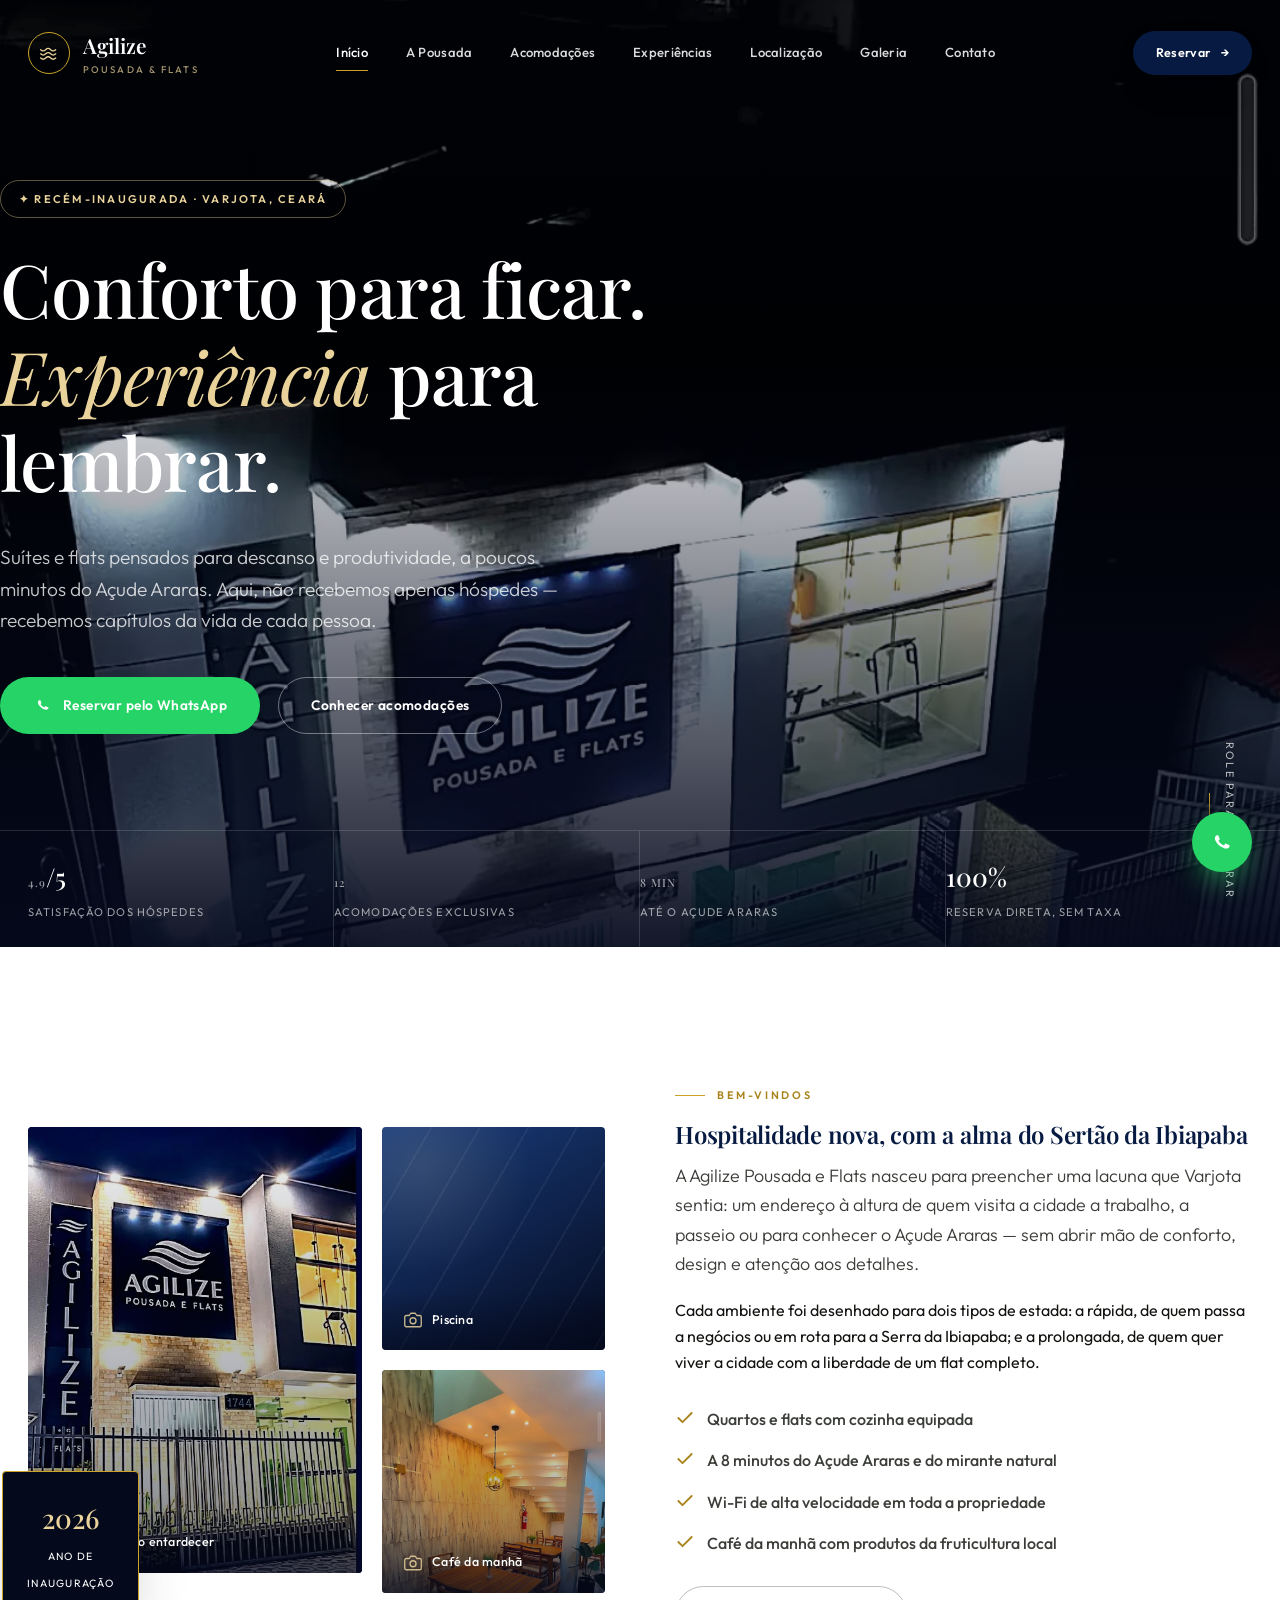
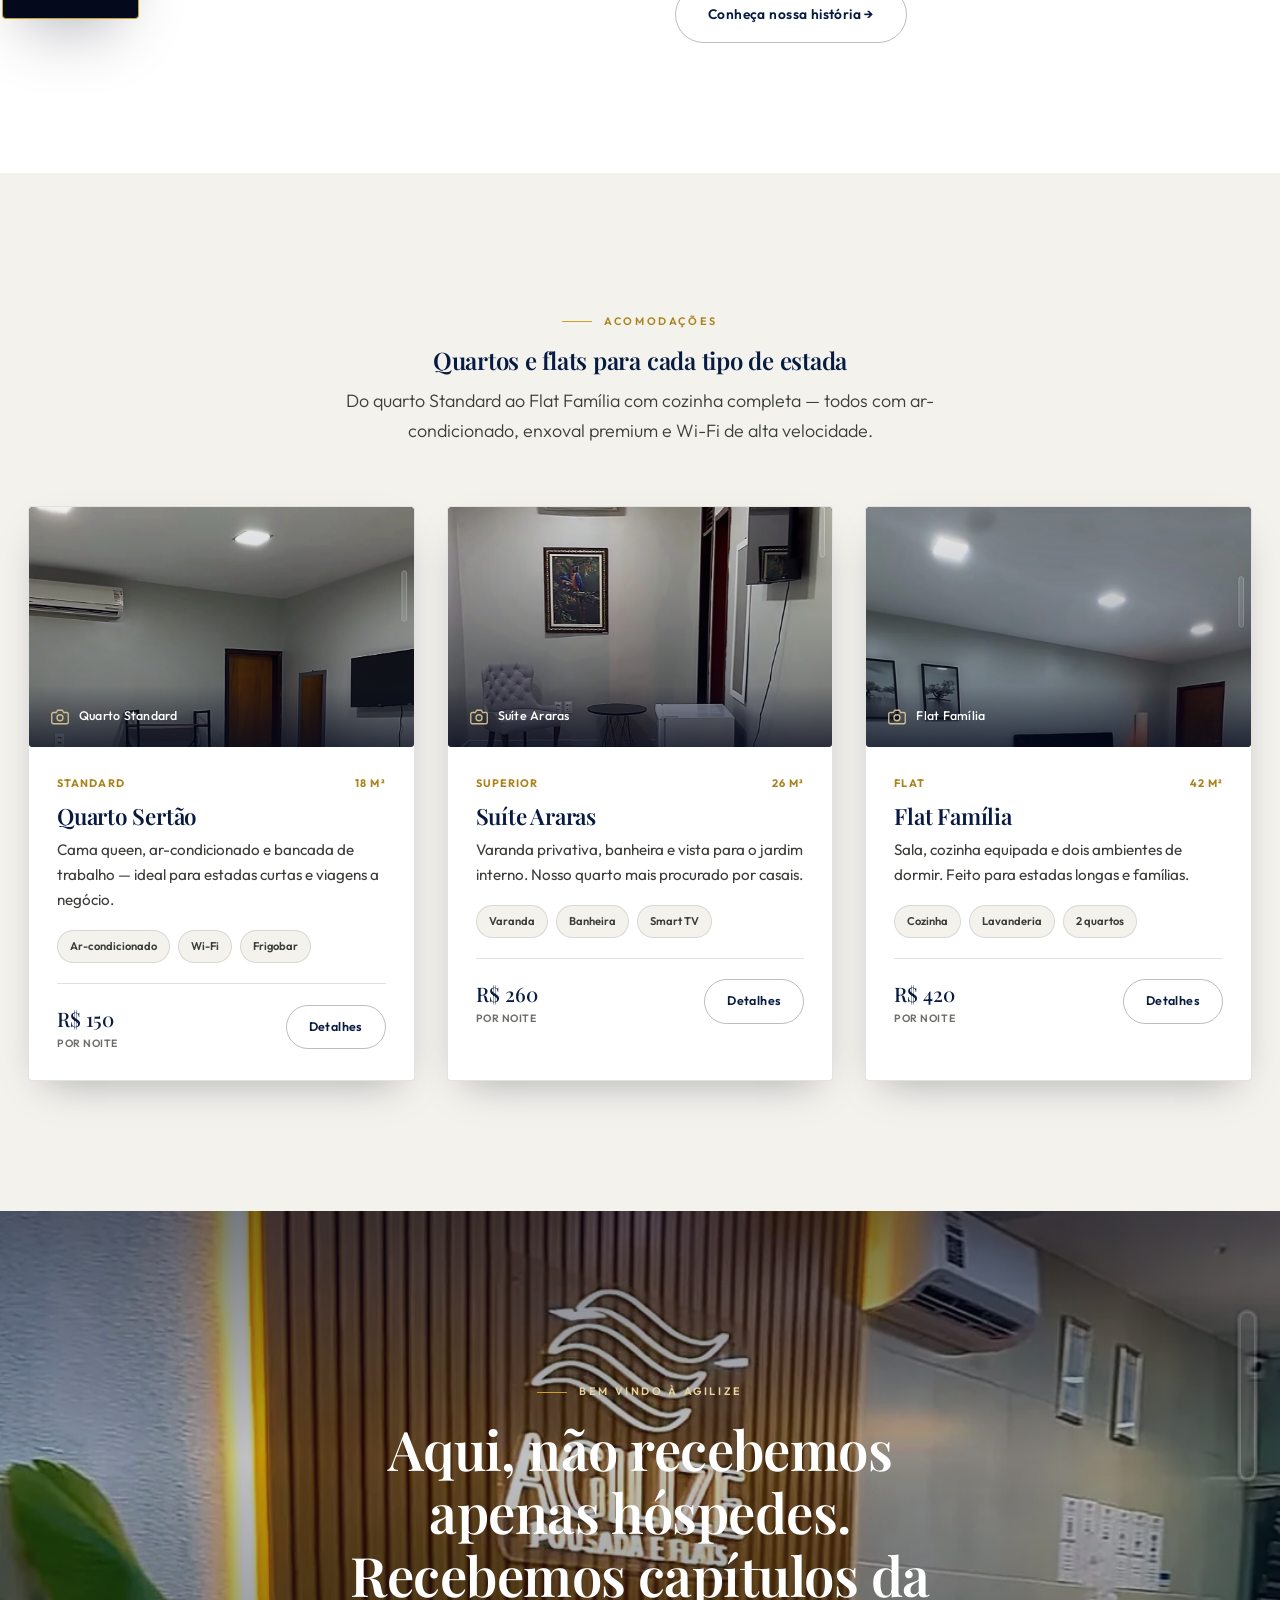
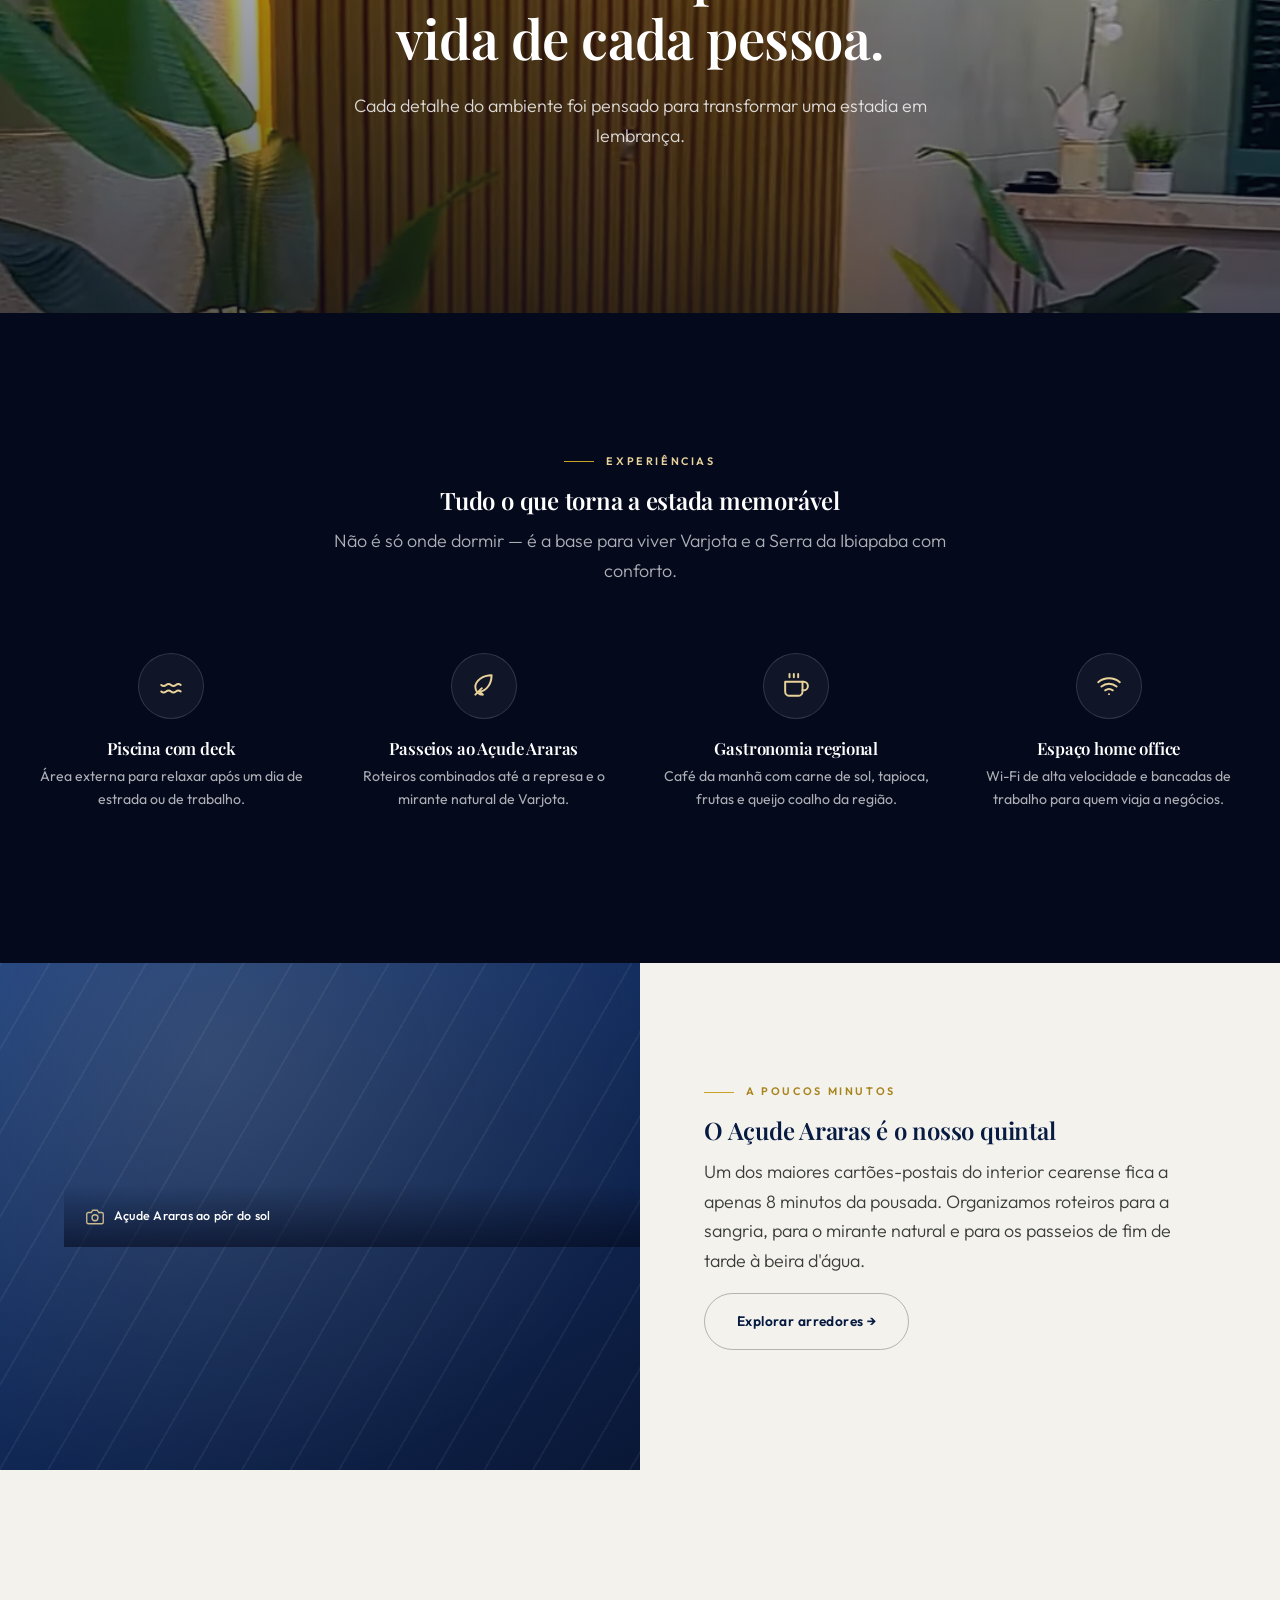
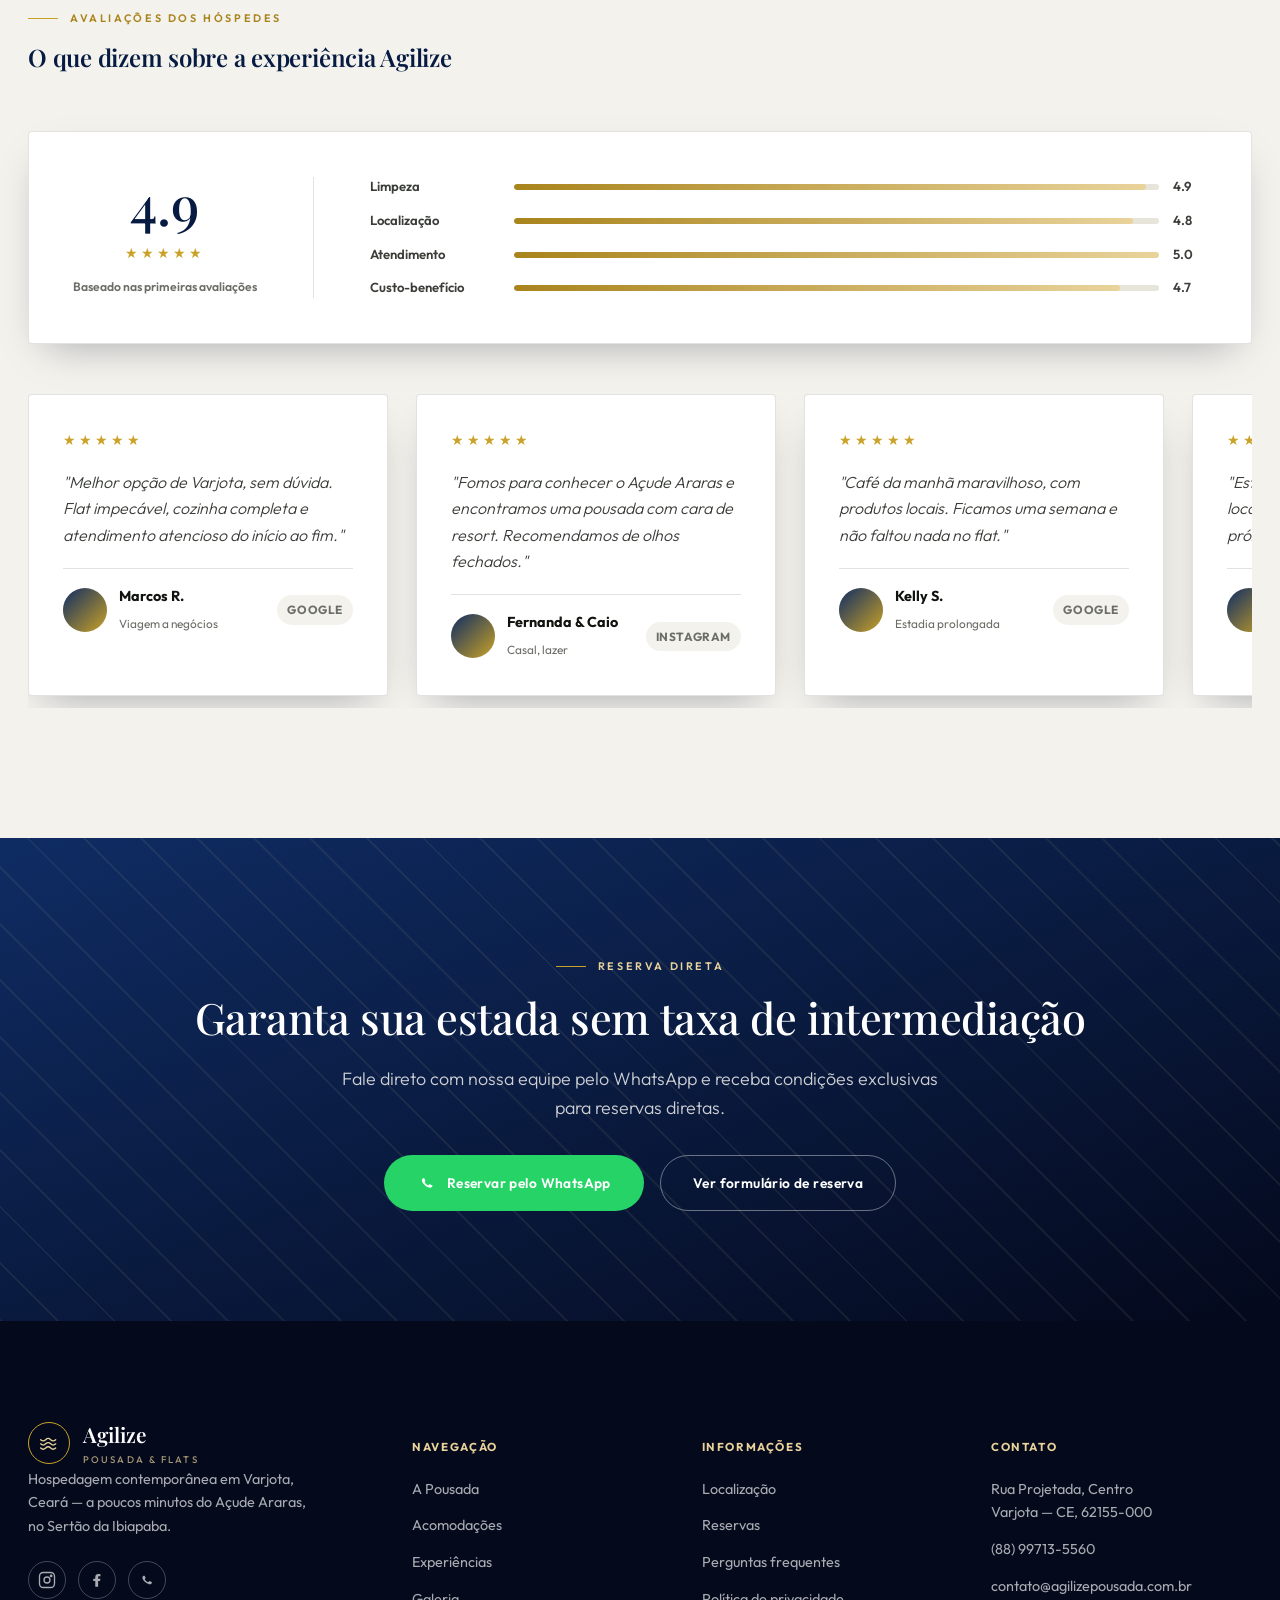
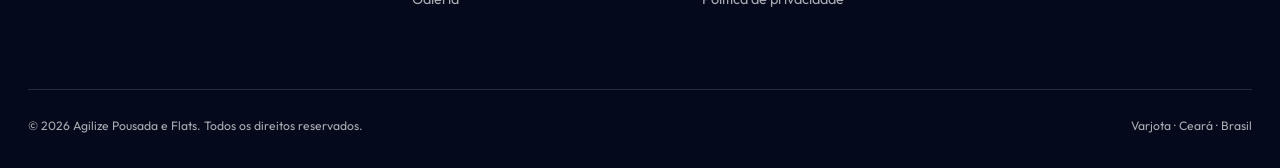
==== commit 0bb4b67f: "Add real breakfast room photo, replacing the gastronomia placeholder Fills the "Café da manhã" galle" ====
--- a/index.html
+++ b/index.html
@@ -126,7 +126,8 @@
         <div class="photo ratio-square tone-noturno">
           <span class="photo-label"><svg width="18" height="18" viewBox="0 0 24 24" fill="none" stroke="currentColor" stroke-width="1.8" stroke-linecap="round" stroke-linejoin="round"><path d="M23 19a2 2 0 0 1-2 2H3a2 2 0 0 1-2-2V8a2 2 0 0 1 2-2h4l2-3h6l2 3h4a2 2 0 0 1 2 2z"/><circle cx="12" cy="13" r="4"/></svg> Piscina</span>
         </div>
-        <div class="photo ratio-square tone-marfim">
+        <div class="photo ratio-square has-photo">
+          <picture><source srcset="assets/img/real/breakfast-room.webp" type="image/webp"><img src="assets/img/real/breakfast-room.jpg" alt="Espaço do café da manhã da Agilize Pousada e Flats" loading="lazy" width="1080" height="1576"></picture>
           <span class="photo-label"><svg width="18" height="18" viewBox="0 0 24 24" fill="none" stroke="currentColor" stroke-width="1.8" stroke-linecap="round" stroke-linejoin="round"><path d="M23 19a2 2 0 0 1-2 2H3a2 2 0 0 1-2-2V8a2 2 0 0 1 2-2h4l2-3h6l2 3h4a2 2 0 0 1 2 2z"/><circle cx="12" cy="13" r="4"/></svg> Café da manhã</span>
         </div>
       </div>
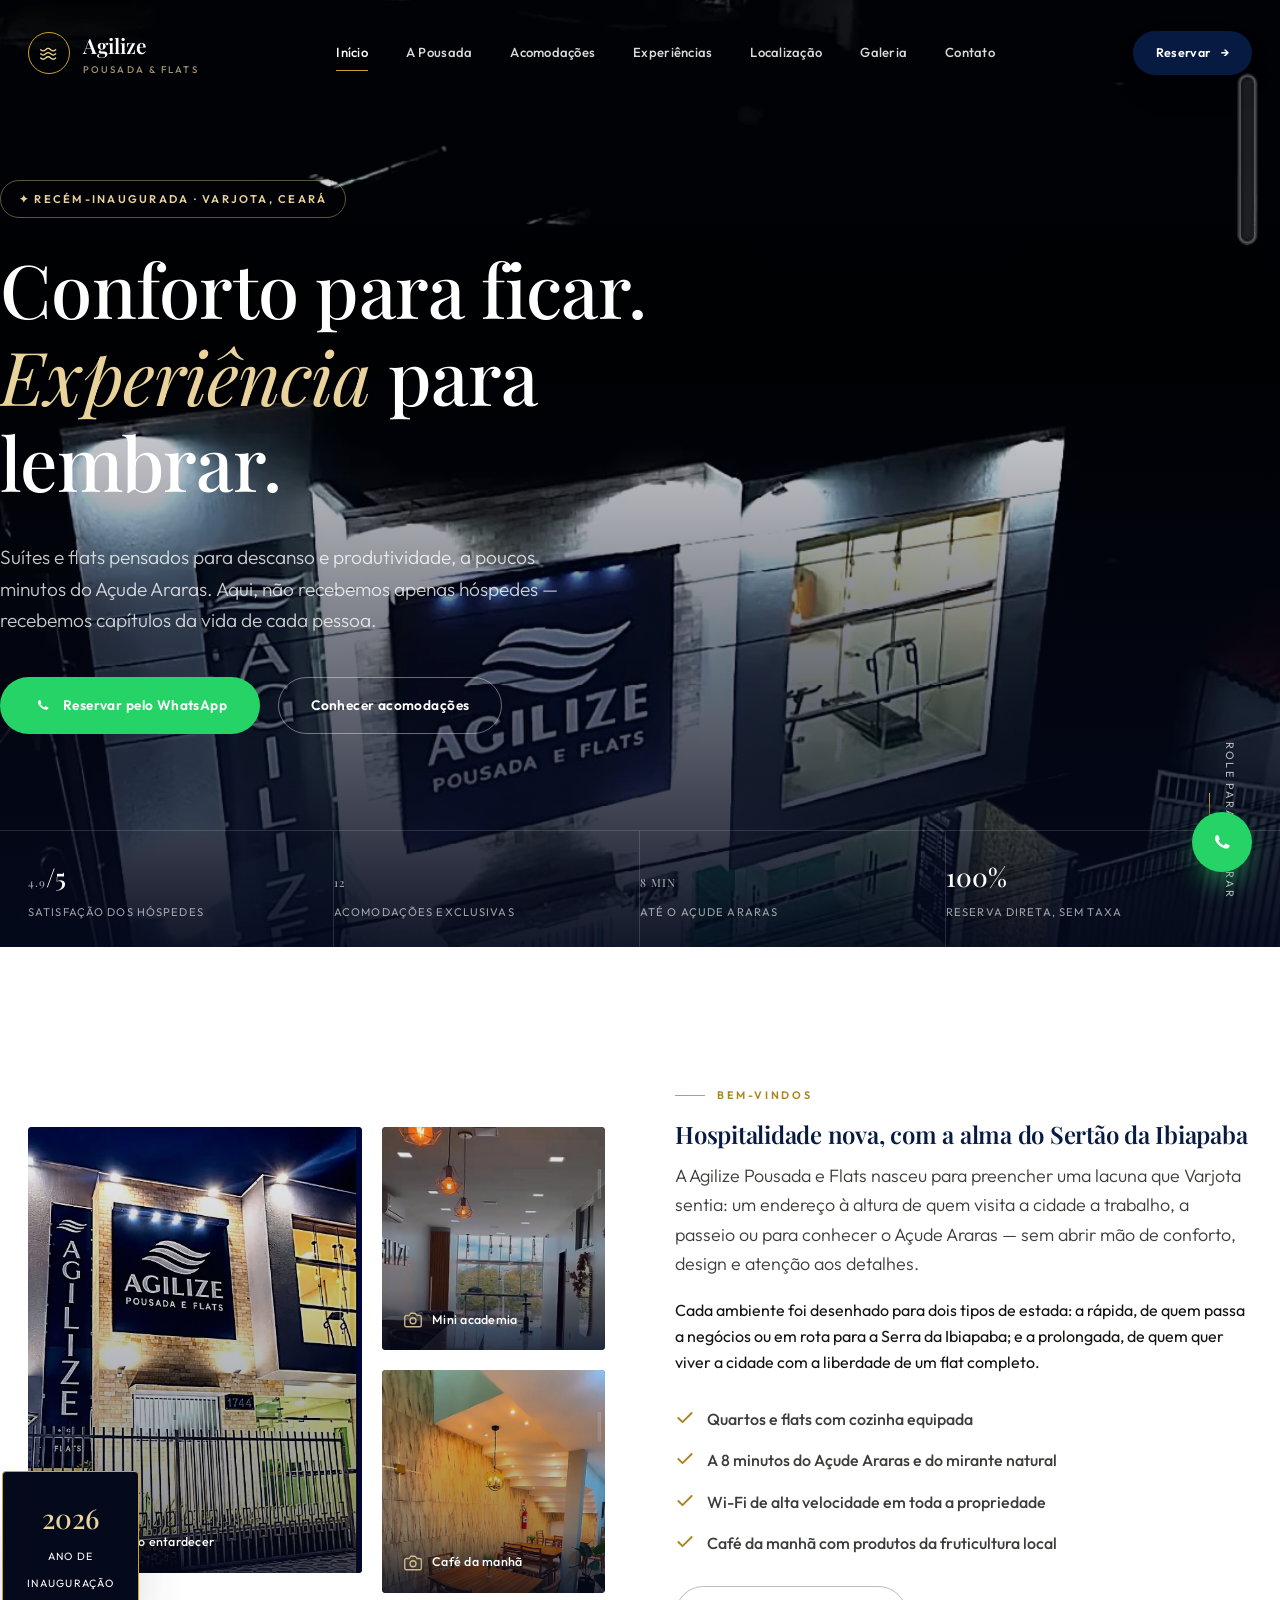
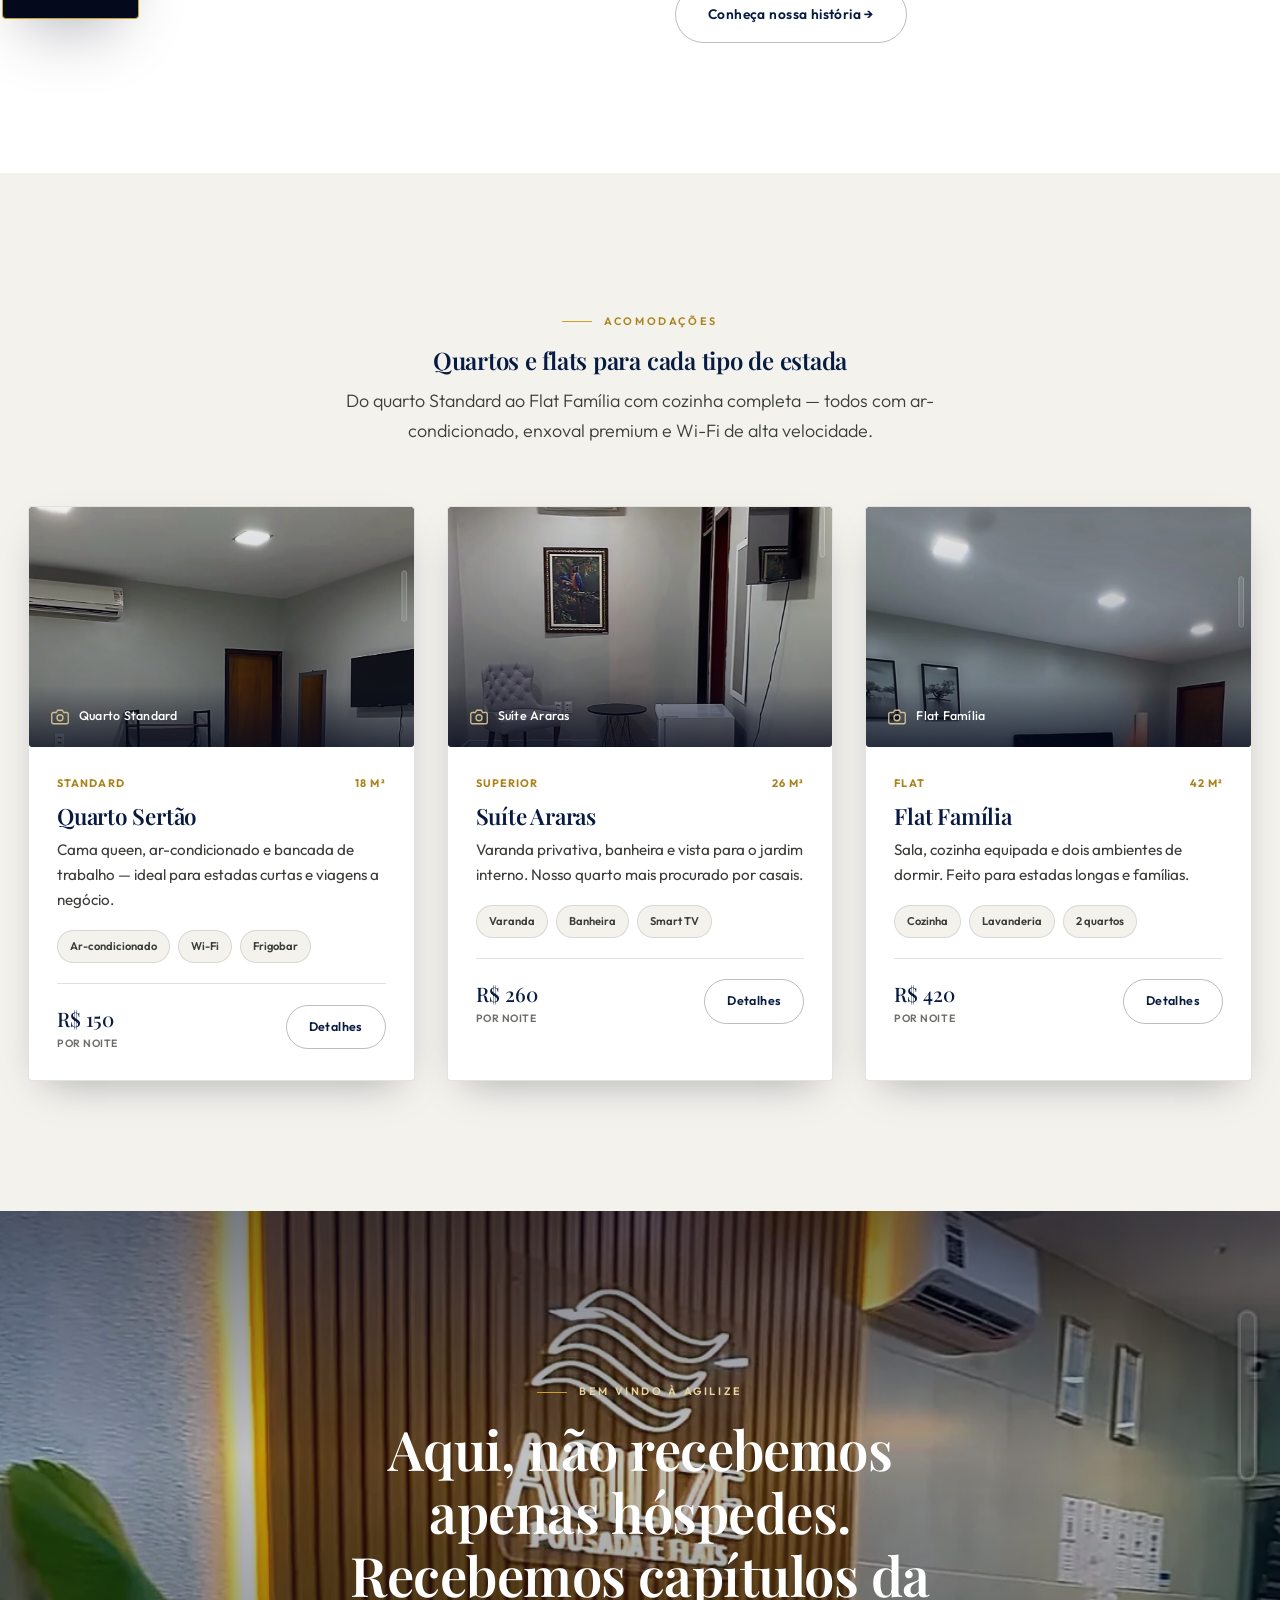
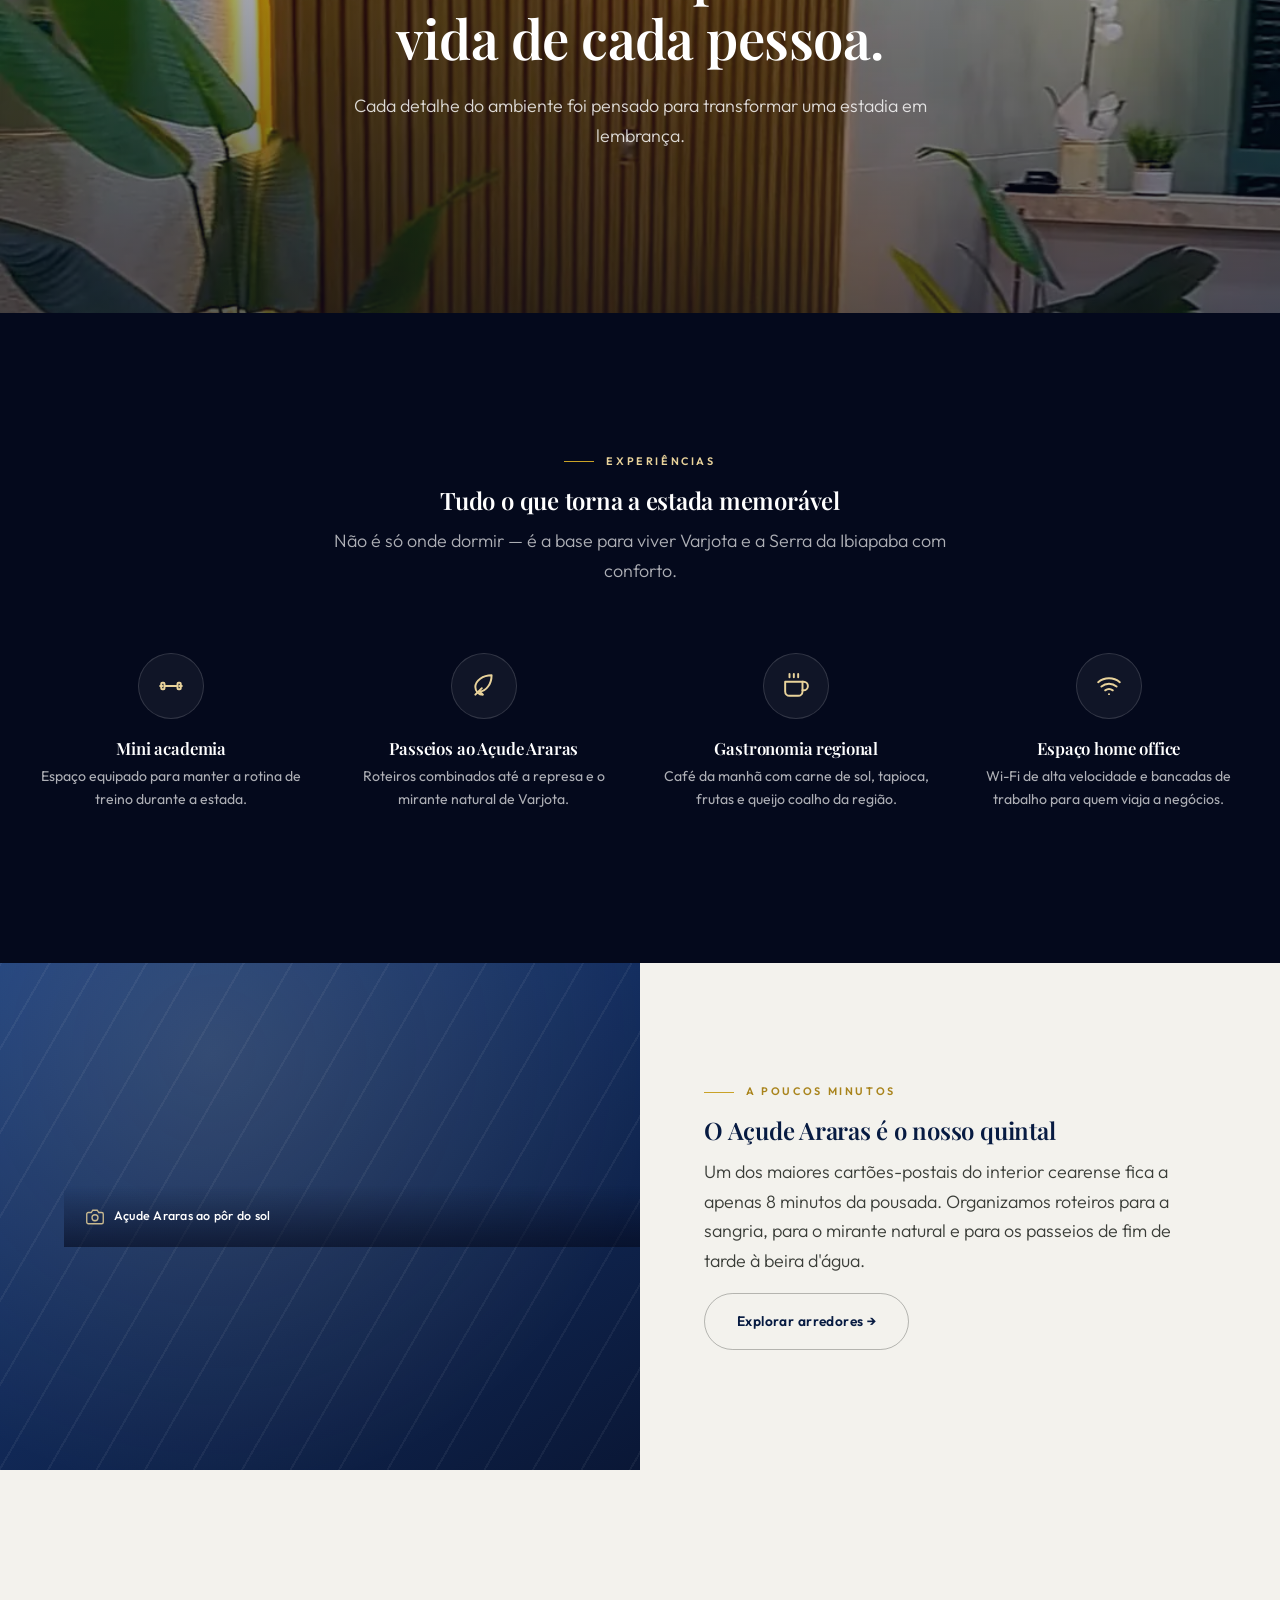
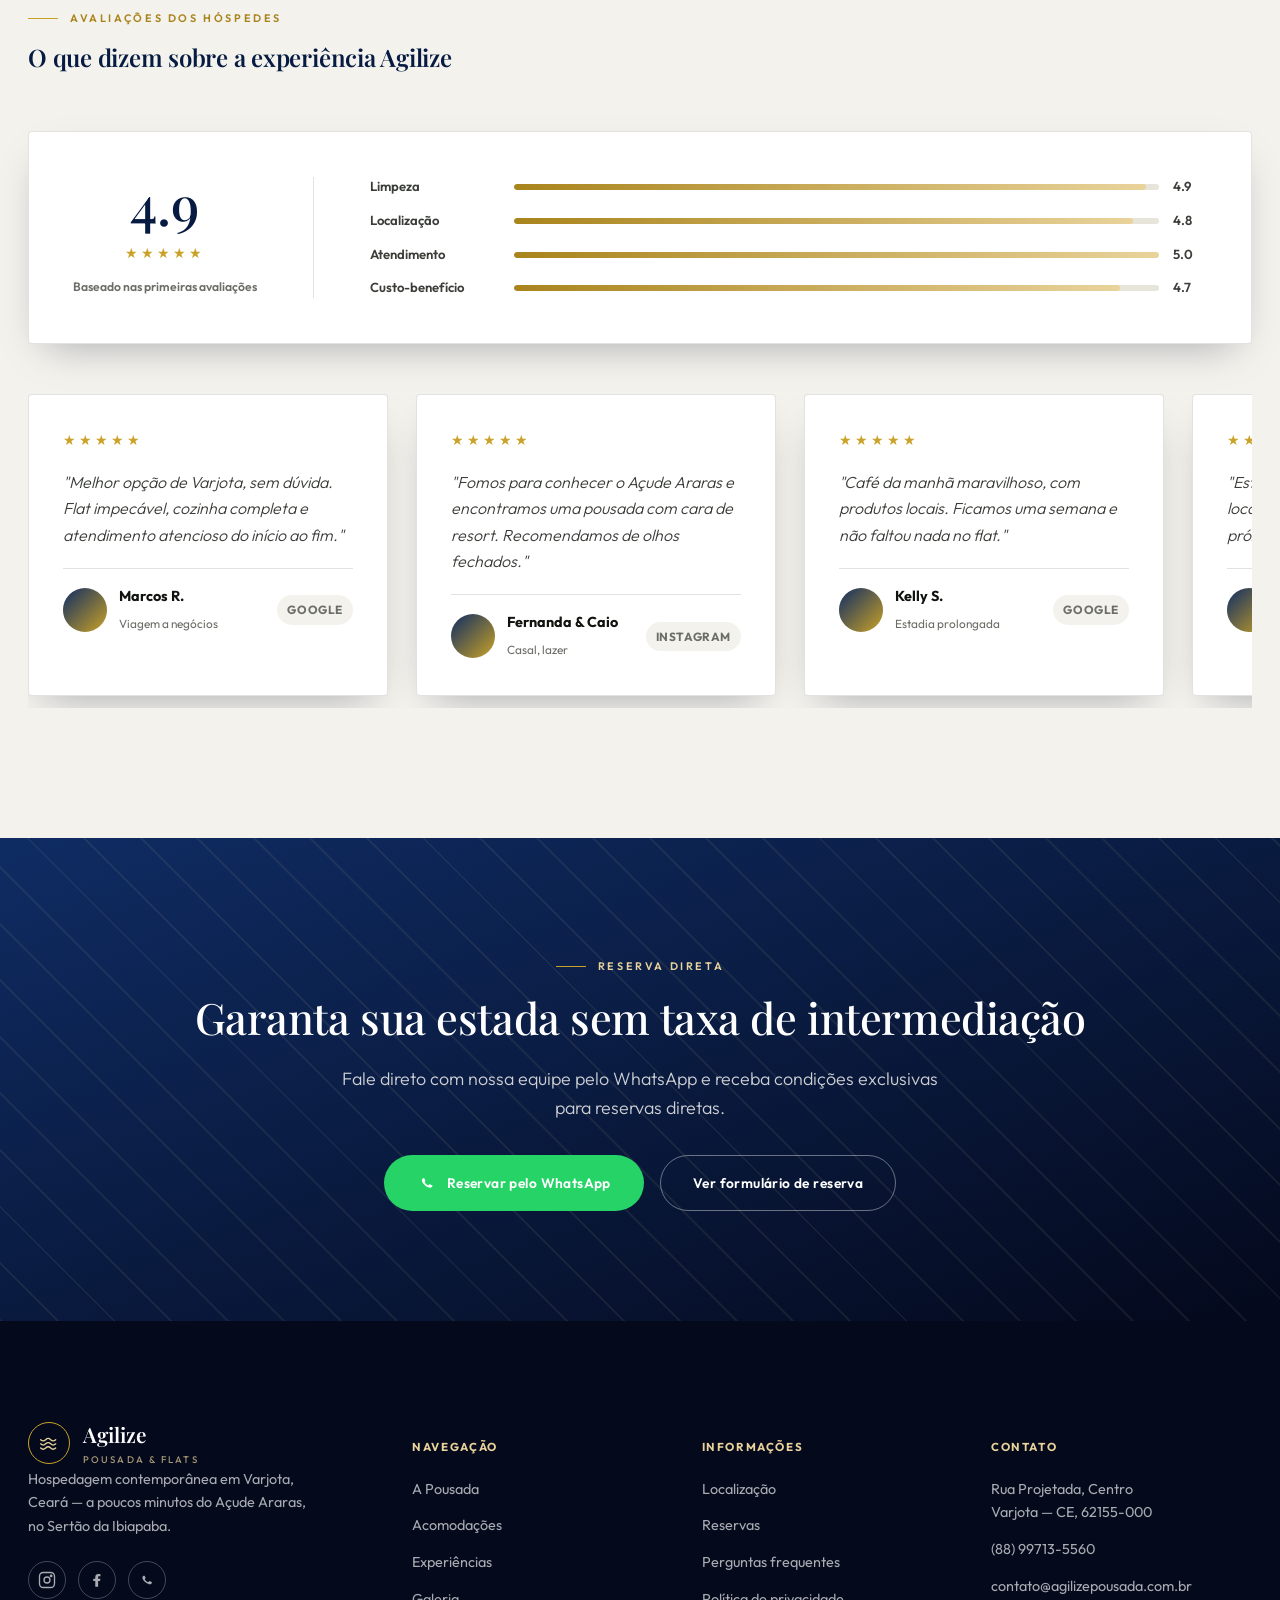
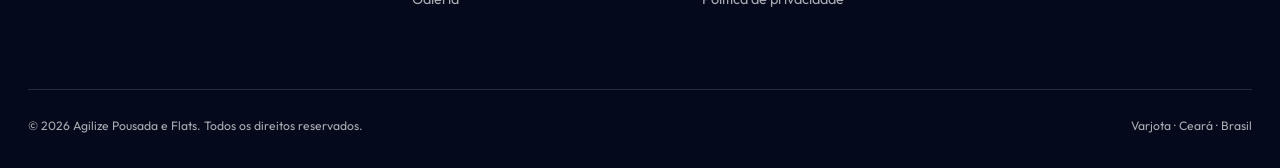
==== commit 21315168: "Remove pool ("piscina") mentions — the property has no pool Replaced every pool reference (meta desc" ====
--- a/index.html
+++ b/index.html
@@ -5,7 +5,7 @@
 <meta charset="UTF-8">
 <meta name="viewport" content="width=device-width, initial-scale=1.0">
 <title>Agilize Pousada e Flats | Hospedagem em Varjota, Ceará — Sertão da Ibiapaba</title>
-<meta name="description" content="Agilize Pousada e Flats: hospedagem contemporânea em Varjota-CE, a poucos minutos do Açude Araras. Quartos e flats com ar-condicionado, piscina, café da manhã regional e Wi-Fi. Reserve direto e sem taxas.">
+<meta name="description" content="Agilize Pousada e Flats: hospedagem contemporânea em Varjota-CE, a poucos minutos do Açude Araras. Quartos e flats com ar-condicionado, mini academia, café da manhã regional e Wi-Fi. Reserve direto e sem taxas.">
 <meta name="keywords" content="pousada em Varjota, hotel Varjota Ceará, flats Varjota, hospedagem Açude Araras, pousada Sertão da Ibiapaba, onde ficar em Varjota CE">
 <link rel="canonical" href="https://www.agilizepousada.com.br/">
 <meta name="robots" content="index, follow">
@@ -17,7 +17,7 @@
 <meta property="og:locale" content="pt_BR">
 <meta property="og:site_name" content="Agilize Pousada e Flats">
 <meta property="og:title" content="Agilize Pousada e Flats | Varjota, Ceará">
-<meta property="og:description" content="Hospedagem contemporânea no coração do Sertão da Ibiapaba, a minutos do Açude Araras. Quartos, flats, piscina e gastronomia regional.">
+<meta property="og:description" content="Hospedagem contemporânea no coração do Sertão da Ibiapaba, a minutos do Açude Araras. Quartos, flats, mini academia e gastronomia regional.">
 <meta property="og:url" content="https://www.agilizepousada.com.br/">
 <meta property="og:image" content="https://www.agilizepousada.com.br/assets/img/og-cover.jpg">
 <meta name="twitter:card" content="summary_large_image">
@@ -46,7 +46,7 @@
   "telephone": "+55-88-99713-5560",
   "priceRange": "R$150 - R$420",
   "amenityFeature": [
-    {"@type":"LocationFeatureSpecification","name":"Piscina"},
+    {"@type":"LocationFeatureSpecification","name":"Mini academia"},
     {"@type":"LocationFeatureSpecification","name":"Wi-Fi gratuito"},
     {"@type":"LocationFeatureSpecification","name":"Estacionamento gratuito"},
     {"@type":"LocationFeatureSpecification","name":"Ar-condicionado"},
@@ -123,8 +123,9 @@
           <picture><source srcset="assets/img/real/facade-night.webp" type="image/webp"><img src="assets/img/real/facade-night.jpg" alt="Fachada da Agilize Pousada e Flats à noite" loading="lazy" width="520" height="721"></picture>
           <span class="photo-label"><svg width="18" height="18" viewBox="0 0 24 24" fill="none" stroke="currentColor" stroke-width="1.8" stroke-linecap="round" stroke-linejoin="round"><path d="M23 19a2 2 0 0 1-2 2H3a2 2 0 0 1-2-2V8a2 2 0 0 1 2-2h4l2-3h6l2 3h4a2 2 0 0 1 2 2z"/><circle cx="12" cy="13" r="4"/></svg> Fachada ao entardecer</span>
         </div>
-        <div class="photo ratio-square tone-noturno">
-          <span class="photo-label"><svg width="18" height="18" viewBox="0 0 24 24" fill="none" stroke="currentColor" stroke-width="1.8" stroke-linecap="round" stroke-linejoin="round"><path d="M23 19a2 2 0 0 1-2 2H3a2 2 0 0 1-2-2V8a2 2 0 0 1 2-2h4l2-3h6l2 3h4a2 2 0 0 1 2 2z"/><circle cx="12" cy="13" r="4"/></svg> Piscina</span>
+        <div class="photo ratio-square has-photo">
+          <picture><source srcset="assets/img/real/corridor-gym.webp" type="image/webp"><img src="assets/img/real/corridor-gym.jpg" alt="Mini academia da Agilize Pousada e Flats" loading="lazy" width="1080" height="1576"></picture>
+          <span class="photo-label"><svg width="18" height="18" viewBox="0 0 24 24" fill="none" stroke="currentColor" stroke-width="1.8" stroke-linecap="round" stroke-linejoin="round"><path d="M23 19a2 2 0 0 1-2 2H3a2 2 0 0 1-2-2V8a2 2 0 0 1 2-2h4l2-3h6l2 3h4a2 2 0 0 1 2 2z"/><circle cx="12" cy="13" r="4"/></svg> Mini academia</span>
         </div>
         <div class="photo ratio-square has-photo">
           <picture><source srcset="assets/img/real/breakfast-room.webp" type="image/webp"><img src="assets/img/real/breakfast-room.jpg" alt="Espaço do café da manhã da Agilize Pousada e Flats" loading="lazy" width="1080" height="1576"></picture>
@@ -224,9 +225,9 @@
     </div>
     <div class="grid-4">
       <div class="feature" data-reveal>
-        <div class="feature-icon"><svg width="26" height="26" viewBox="0 0 24 24" fill="none" stroke="currentColor" stroke-width="1.8" stroke-linecap="round" stroke-linejoin="round"><path d="M3 17c1.5 1.2 3 1.2 4.5 0s3-1.2 4.5 0 3 1.2 4.5 0 3-1.2 4.5 0"/><path d="M3 11c1.5 1.2 3 1.2 4.5 0s3-1.2 4.5 0 3 1.2 4.5 0 3-1.2 4.5 0"/></svg></div>
-        <h4>Piscina com deck</h4>
-        <p>Área externa para relaxar após um dia de estrada ou de trabalho.</p>
+        <div class="feature-icon"><svg width="26" height="26" viewBox="0 0 24 24" fill="none" stroke="currentColor" stroke-width="1.8" stroke-linecap="round" stroke-linejoin="round"><path d="M2 12h2M20 12h2M6 12h12"/><rect x="3" y="9" width="3" height="6" rx="1"/><rect x="18" y="9" width="3" height="6" rx="1"/></svg></div>
+        <h4>Mini academia</h4>
+        <p>Espaço equipado para manter a rotina de treino durante a estada.</p>
       </div>
       <div class="feature" data-reveal data-reveal-delay="1">
         <div class="feature-icon"><svg width="26" height="26" viewBox="0 0 24 24" fill="none" stroke="currentColor" stroke-width="1.8" stroke-linecap="round" stroke-linejoin="round"><path d="M11 20A7 7 0 0 1 4 13c0-6 7-11 15-11 0 8-5 15-11 15z"/><path d="M4 20l6-6"/></svg></div>
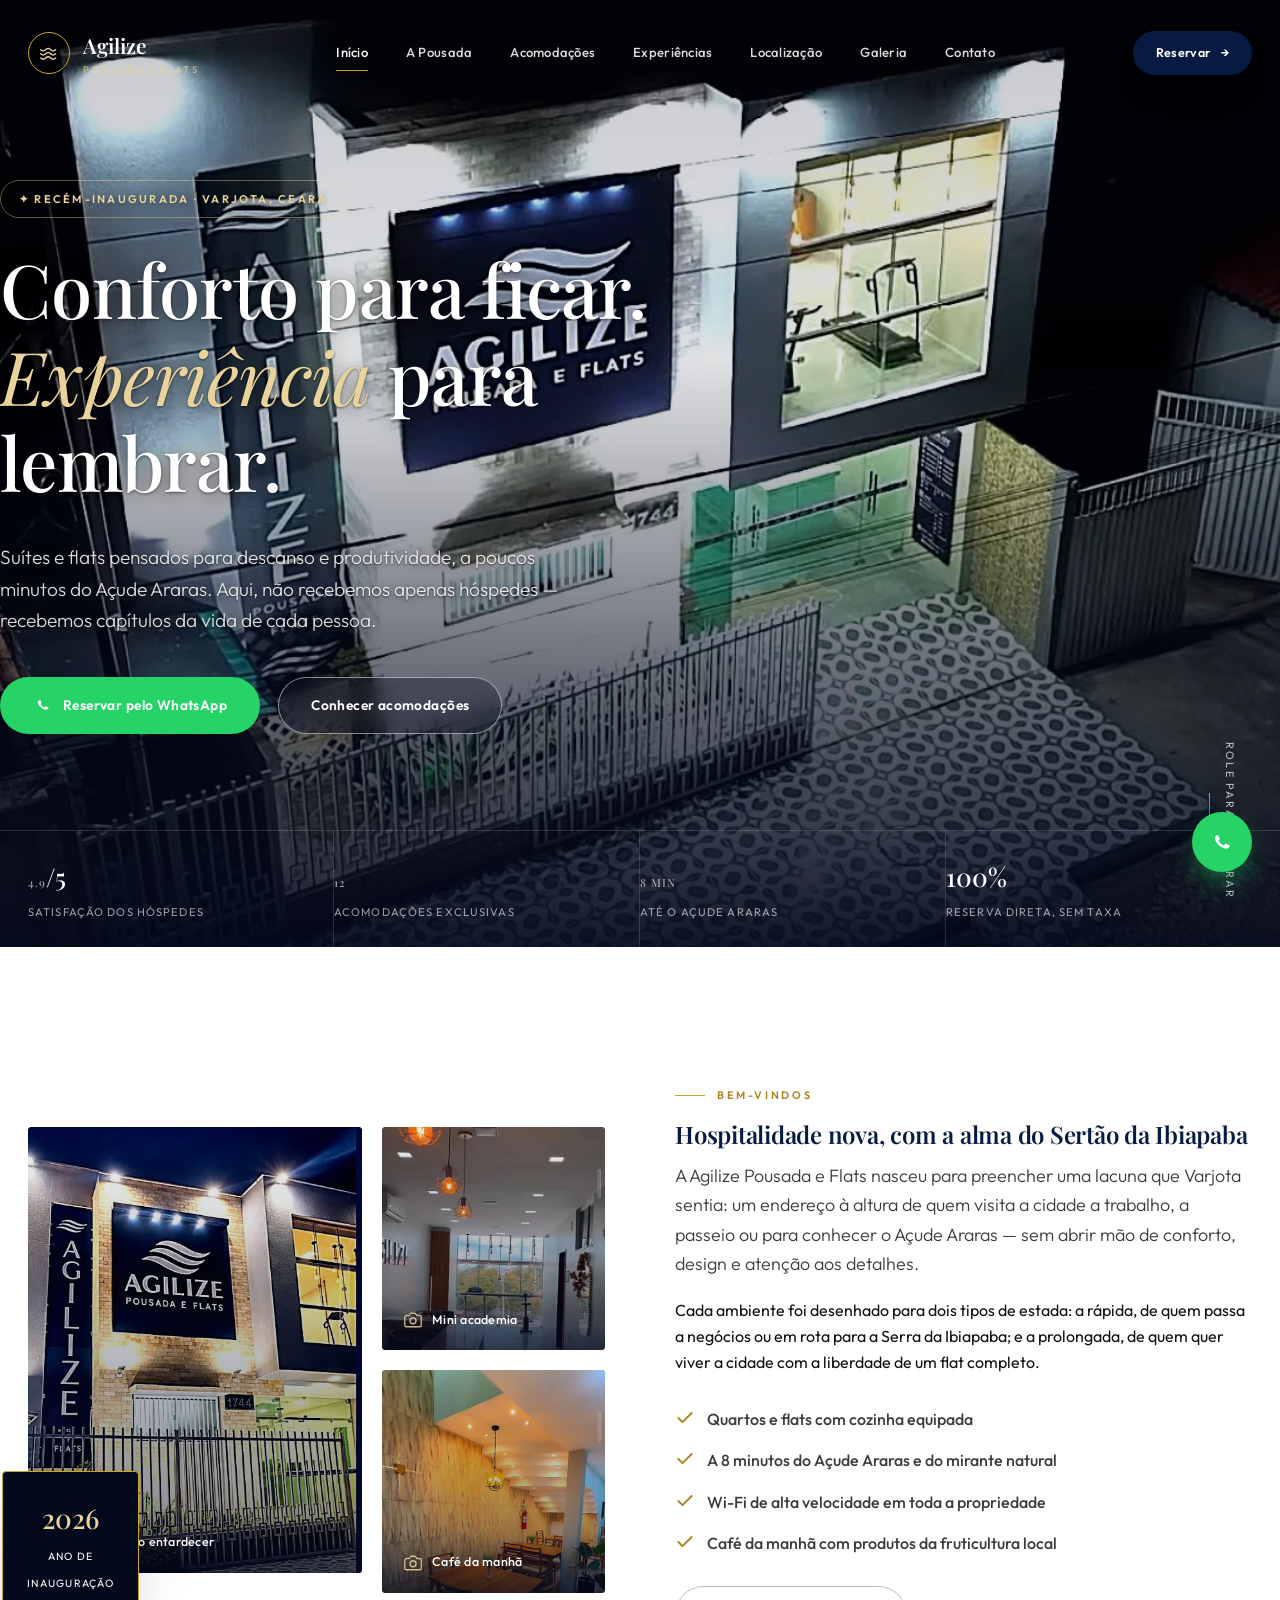
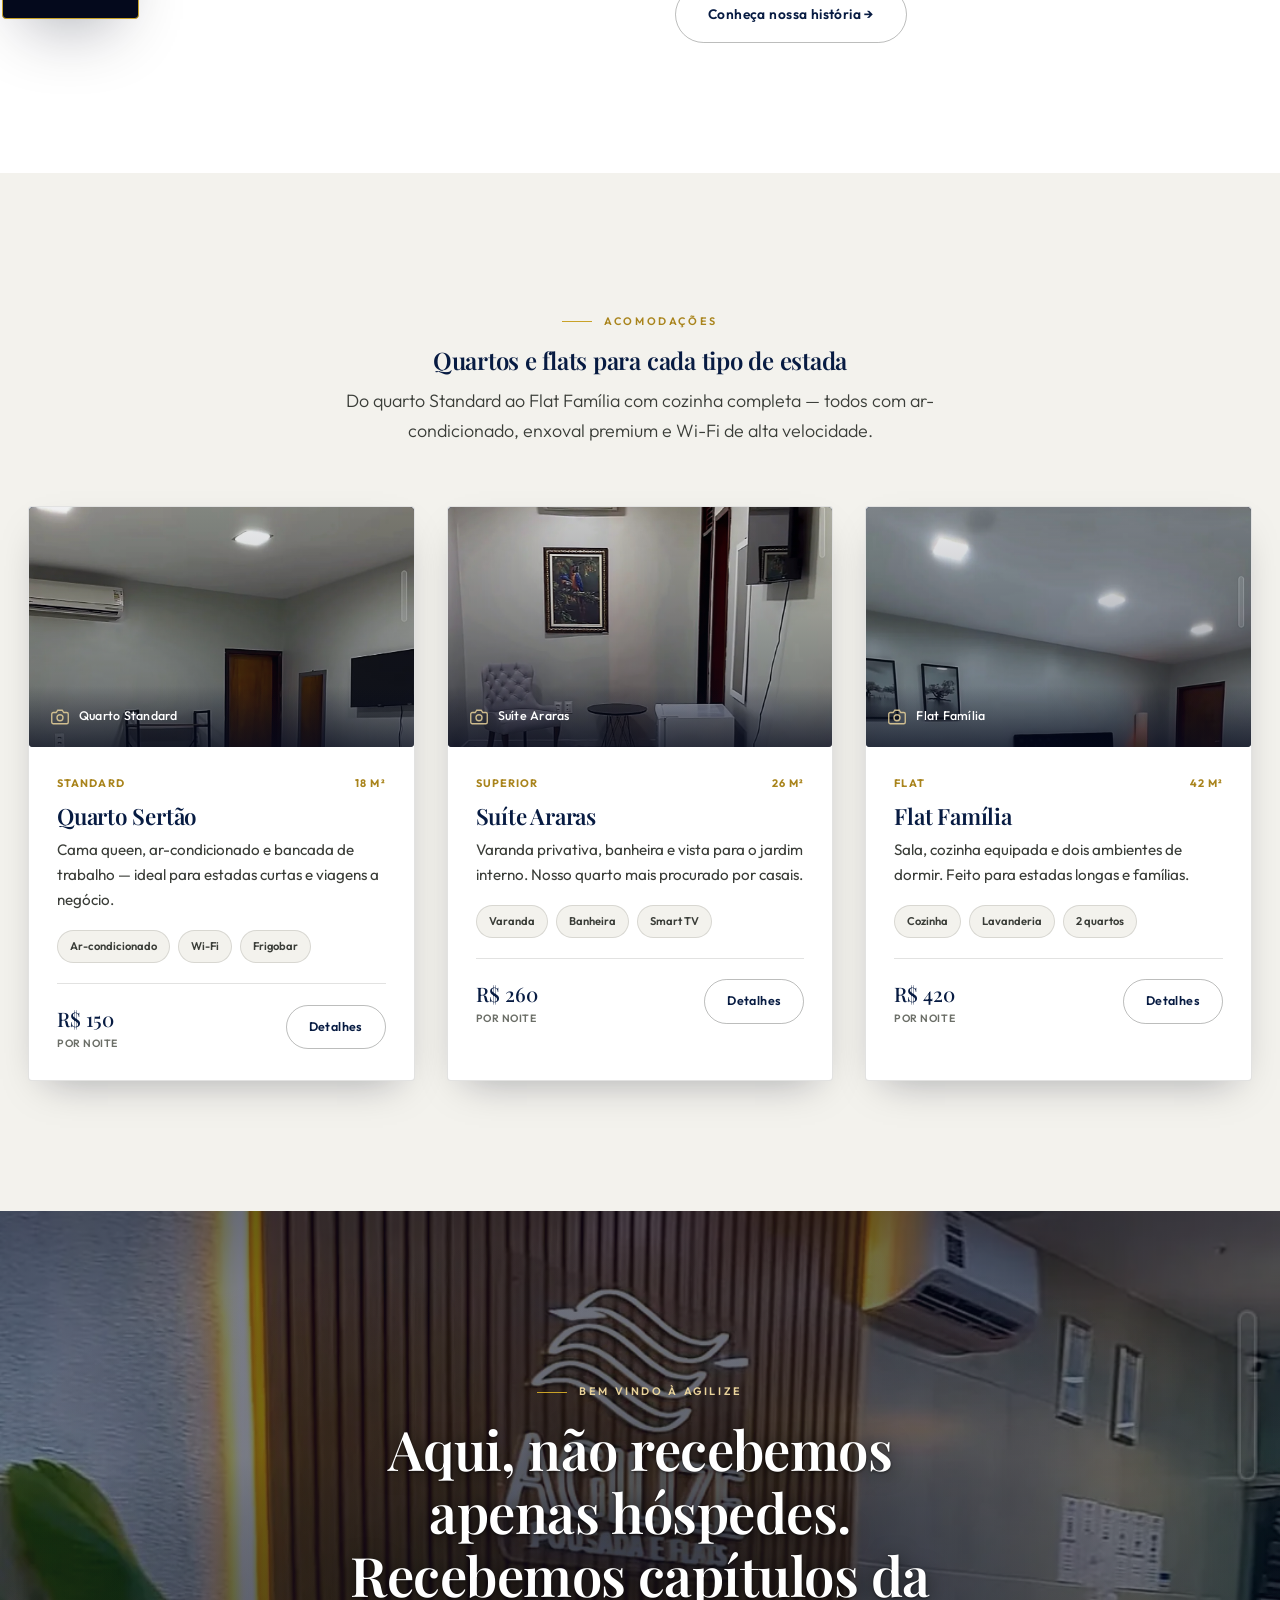
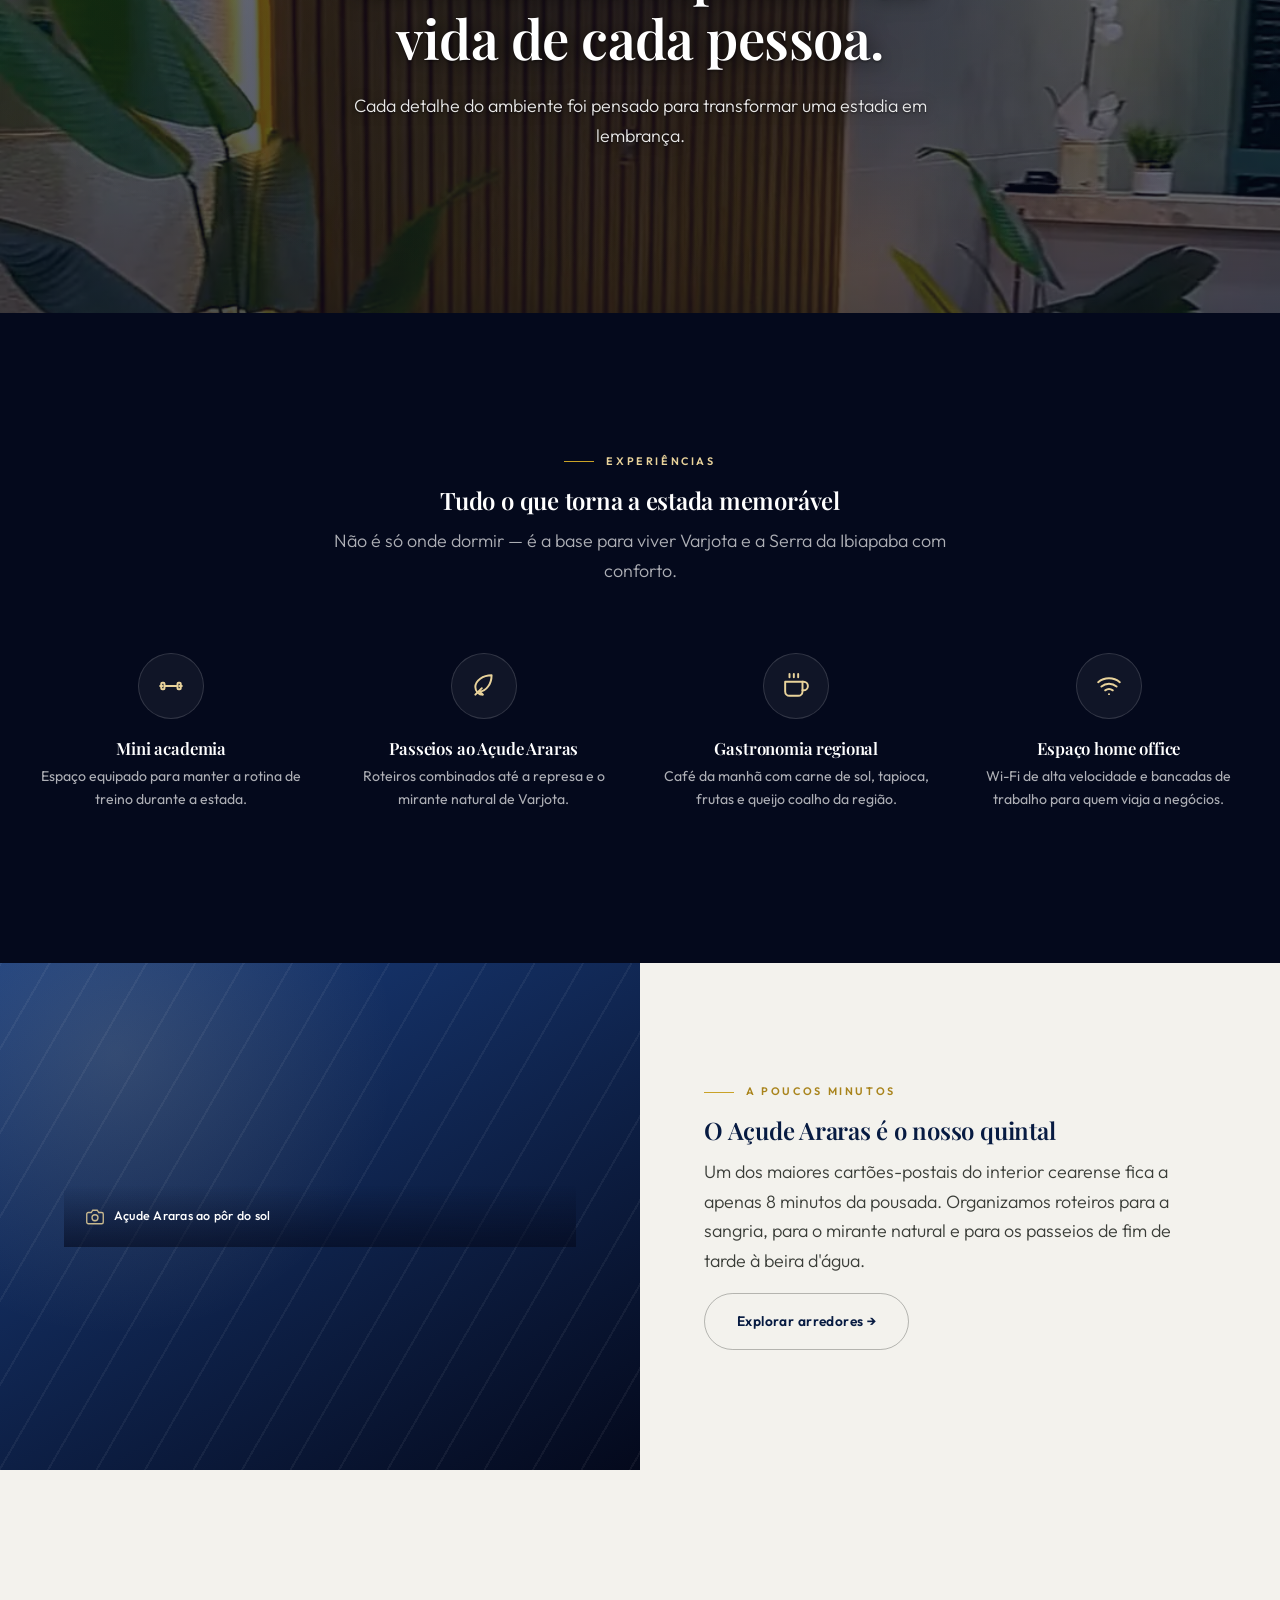
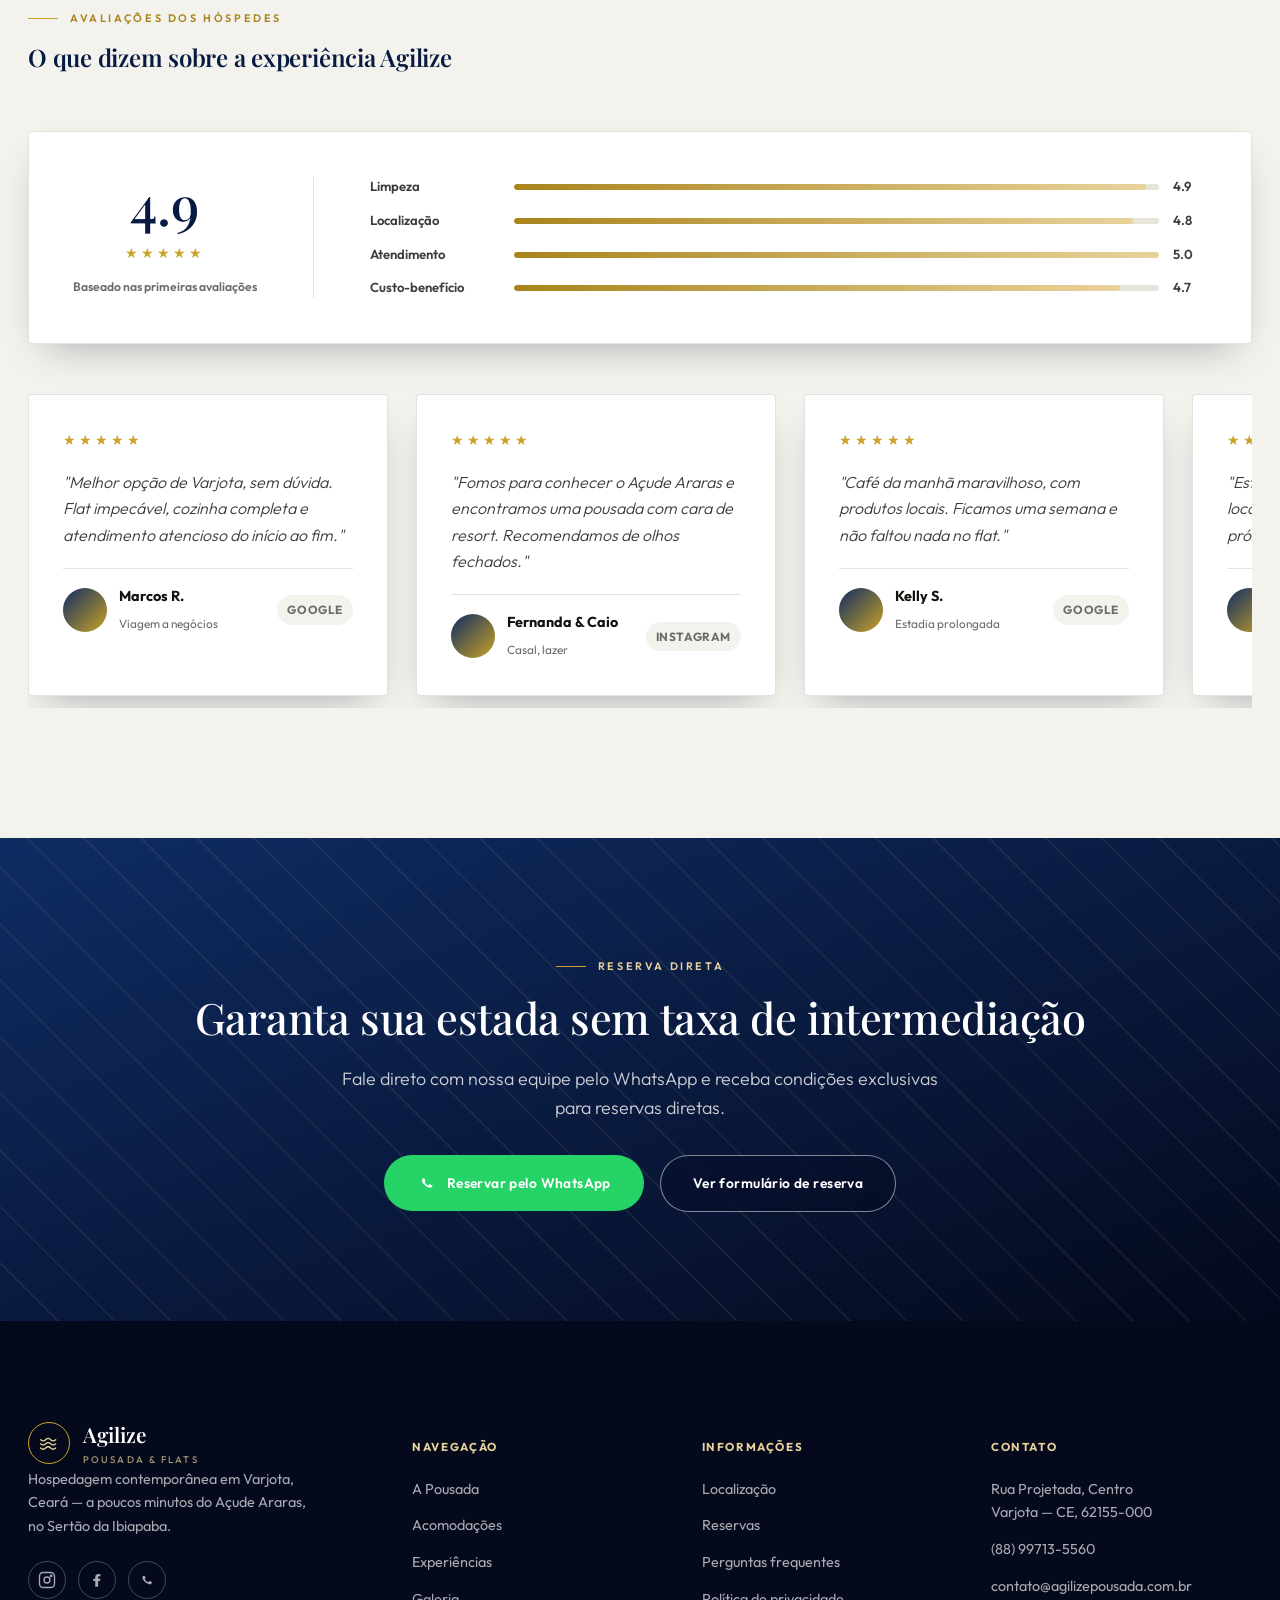
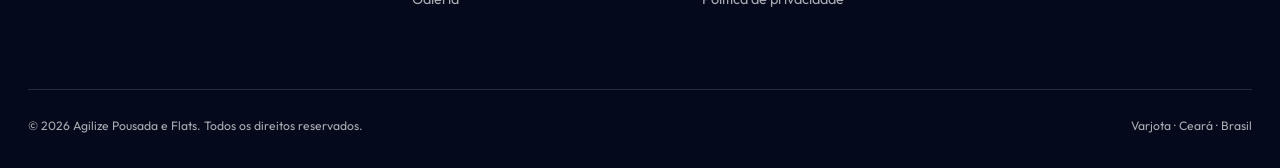
==== commit 007a563d: "Responsive QA pass: fix overflow, hero cropping, and text legibility Full audit at 320/360/375/390/4" ====
--- a/index.html
+++ b/index.html
@@ -87,6 +87,8 @@
   <div class="hero-media">
     <!-- Substitua por <video autoplay muted loop playsinline poster="assets/img/real/facade-aerial.jpg"><source src="assets/video/hero.mp4" type="video/mp4"></video> quando o vídeo institucional estiver pronto -->
     <picture>
+      <source media="(max-width: 760px)" srcset="assets/img/real/facade-hero-mobile.webp" type="image/webp">
+      <source media="(max-width: 760px)" srcset="assets/img/real/facade-hero-mobile.jpg" type="image/jpeg">
       <source srcset="assets/img/real/facade-aerial.webp" type="image/webp">
       <img src="assets/img/real/facade-aerial.jpg" class="hero-fallback" alt="Fachada iluminada da Agilize Pousada e Flats à noite, vista do acesso principal em Varjota, Ceará" width="1080" height="1576" fetchpriority="high">
     </picture>
--- a/assets/css/style.css
+++ b/assets/css/style.css
@@ -45,7 +45,7 @@
 }
 
 *,*::before,*::after{ box-sizing:border-box; }
-html{ scroll-behavior:smooth; }
+html{ scroll-behavior:smooth; overflow-x:hidden; width:100%; }
 body{
   margin:0;
   font-family:var(--font-body);
@@ -54,6 +54,8 @@
   line-height:1.65;
   -webkit-font-smoothing:antialiased;
   font-size:16px;
+  overflow-x:hidden;
+  width:100%;
 }
 img{ max-width:100%; display:block; }
 a{ color:inherit; text-decoration:none; }
@@ -90,6 +92,8 @@
 .btn-gold:hover{ transform:translateY(-2px); box-shadow:0 16px 34px -14px rgba(199,162,78,.55); }
 .btn-outline{ background:transparent; color:var(--branco); border-color:rgba(255,255,255,.4); }
 .btn-outline:hover{ background:rgba(255,255,255,.1); border-color:var(--dourado-500); color:var(--dourado-300); }
+.btn-outline:not(.dark){ background:rgba(4,9,28,.32); backdrop-filter:blur(10px); -webkit-backdrop-filter:blur(10px); border-color:rgba(255,255,255,.5); }
+.btn-outline:not(.dark):hover{ background:rgba(4,9,28,.5); border-color:var(--dourado-500); color:var(--dourado-300); }
 .btn-outline.dark{ color:var(--marinho-900); border-color:rgba(17,19,15,.28); }
 .btn-outline.dark:hover{ background:rgba(17,19,15,.05); border-color:var(--marinho-900); }
 .btn-whats{ background:#25D366; color:#fff; }
@@ -133,12 +137,15 @@
 .header-actions{ display:flex; align-items:center; gap:16px; }
 .nav-toggle{ display:none; background:none; border:0; color:var(--branco); cursor:pointer; }
 
-@media (max-width: 980px){
+@media (max-width: 1150px){
   .nav{ position:fixed; inset:0 0 0 26%; background:var(--marinho-950); flex-direction:column; justify-content:center; align-items:flex-start; gap:28px; padding:40px; transform:translateX(100%); transition:transform .5s var(--ease); box-shadow:-20px 0 60px rgba(0,0,0,.4); border-left:1px solid var(--hair-dark); }
   .nav.is-open{ transform:translateX(0); }
   .nav a{ font-size:1.2rem; }
   .nav-toggle{ display:block; z-index:120; }
   .header-actions .btn span{ display:none; }
+}
+@media (max-width: 480px){
+  .nav{ inset:0; }
 }
 
 /* ---------- Hero (video) ---------- */
@@ -168,9 +175,10 @@
 }
 .hero-inner{ position:relative; z-index:2; padding:180px 0 96px; width:100%; }
 .hero-tag{ display:inline-flex; gap:10px; align-items:center; padding:9px 18px; border:1px solid rgba(233,211,155,.4); border-radius:var(--radius-pill); font-size:.7rem; letter-spacing:.2em; text-transform:uppercase; font-weight:600; margin-bottom:28px; color:var(--dourado-300); }
-.hero h1{ font-size:clamp(2.6rem, 5.8vw, 5.4rem); color:var(--branco); max-width:17ch; font-weight:500; }
+.hero h1{ font-size:clamp(2.6rem, 5.8vw, 5.4rem); color:var(--branco); max-width:17ch; font-weight:500; text-shadow:0 2px 20px rgba(0,0,0,.55), 0 1px 3px rgba(0,0,0,.5); }
 .hero h1 em{ font-style:italic; color:var(--dourado-300); font-weight:400; }
-.hero p.lede{ color:rgba(255,255,255,.78); font-size:1.2rem; max-width:560px; font-weight:300; }
+.hero p.lede{ color:rgba(255,255,255,.85); font-size:1.2rem; max-width:560px; font-weight:300; text-shadow:0 1px 12px rgba(0,0,0,.55), 0 1px 2px rgba(0,0,0,.5); }
+.hero-tag{ text-shadow:0 1px 6px rgba(0,0,0,.4); }
 .hero-actions{ display:flex; gap:18px; flex-wrap:wrap; margin-top:40px; }
 .hero-scroll{ position:absolute; right:42px; bottom:48px; z-index:2; display:flex; flex-direction:column; align-items:center; gap:10px; color:rgba(255,255,255,.7); font-size:.68rem; letter-spacing:.2em; text-transform:uppercase; writing-mode:vertical-rl; }
 .hero-scroll::after{ content:""; writing-mode:horizontal-tb; width:1px; height:56px; background:linear-gradient(var(--dourado-500), transparent); animation:scrollLine 2.4s ease-in-out infinite; }
@@ -184,10 +192,22 @@
 .hero-stats .stat span{ font-size:.7rem; letter-spacing:.1em; text-transform:uppercase; color:rgba(255,255,255,.6); }
 @media (max-width:760px){ .hero-stats .container{ grid-template-columns:repeat(2,1fr); } .hero-stats .stat{ border-bottom:1px solid var(--hair-dark);} }
 
+@media (max-width:640px){
+  .hero-inner{ padding:128px 0 40px; }
+  .hero-tag{ margin-bottom:18px; font-size:.64rem; padding:8px 14px; }
+  .hero h1{ margin-bottom:.4em; }
+  .hero p.lede{ font-size:1rem; margin-bottom:0; }
+  .hero-actions{ flex-direction:column; align-items:stretch; gap:12px; margin-top:26px; }
+  .hero-actions .btn{ width:100%; justify-content:center; }
+  .hero-scroll{ display:none; }
+  .hero-stats .stat{ padding:18px 0; }
+}
+
 /* ---------- Photo placeholder (art-directed, no stock hotlinking) ---------- */
 .photo{
   position:relative; overflow:hidden; border-radius:var(--radius-md);
   display:flex; align-items:flex-end; color:var(--branco); min-height:220px;
+  min-width:0; max-width:100%;
   isolation:isolate; cursor:default;
 }
 .photo::before{ content:""; position:absolute; inset:0; z-index:0; background:var(--ph-bg, linear-gradient(150deg,var(--marinho-800),var(--marinho-950))); }
@@ -242,7 +262,7 @@
 @media (max-width:960px){ .grid-3,.grid-4{ grid-template-columns:repeat(2,1fr);} }
 @media (max-width:640px){ .grid-3,.grid-2,.grid-4{ grid-template-columns:1fr;} }
 
-.card{ background:var(--branco); border-radius:var(--radius-md); overflow:hidden; box-shadow:var(--shadow-card); transition:transform .5s var(--ease), box-shadow .5s var(--ease), border-color .5s; border:1px solid var(--hair-light); }
+.card{ background:var(--branco); border-radius:var(--radius-md); overflow:hidden; box-shadow:var(--shadow-card); transition:transform .5s var(--ease), box-shadow .5s var(--ease), border-color .5s; border:1px solid var(--hair-light); min-width:0; max-width:100%; }
 .card:hover{ transform:translateY(-8px); box-shadow:0 34px 70px -26px rgba(4,9,28,.4); border-color:rgba(201,162,39,.45); }
 .card:hover .photo::before{ transform:scale(1.06); }
 .card .photo::before{ transition:transform .9s var(--ease); }
@@ -274,10 +294,14 @@
 /* ---------- Cinema band: full-bleed edge-to-edge photo pause ---------- */
 .cinema-band{ position:relative; min-height:78vh; display:flex; align-items:center; justify-content:center; overflow:hidden; color:var(--branco); }
 .cinema-band img{ position:absolute; inset:0; width:100%; height:100%; object-fit:cover; z-index:0; animation:heroDrift 30s ease-in-out infinite alternate; }
-.cinema-band::before{ content:""; position:absolute; inset:0; z-index:1; background:linear-gradient(180deg, rgba(4,9,28,.55) 0%, rgba(4,9,28,.25) 35%, rgba(4,9,28,.65) 100%); }
+.cinema-band::before{ content:""; position:absolute; inset:0; z-index:1;
+  background:
+    radial-gradient(ellipse 80% 65% at 50% 50%, rgba(4,9,28,.6), transparent 72%),
+    linear-gradient(180deg, rgba(4,9,28,.6) 0%, rgba(4,9,28,.4) 35%, rgba(4,9,28,.7) 100%);
+}
 .cinema-band .container{ position:relative; z-index:2; text-align:center; }
-.cinema-band h2{ color:var(--branco); font-size:clamp(2rem,4.6vw,3.4rem); max-width:18ch; margin:0 auto .4em; }
-.cinema-band .lede{ color:rgba(255,255,255,.82); margin:0 auto; }
+.cinema-band h2{ color:var(--branco); font-size:clamp(2rem,4.6vw,3.4rem); max-width:18ch; margin:0 auto .4em; text-shadow:0 2px 20px rgba(0,0,0,.6), 0 1px 3px rgba(0,0,0,.55); }
+.cinema-band .lede{ color:rgba(255,255,255,.9); margin:0 auto; text-shadow:0 1px 12px rgba(0,0,0,.6), 0 1px 2px rgba(0,0,0,.55); }
 @media (prefers-reduced-motion: reduce){ .cinema-band img{ animation:none; } }
 
 /* ---------- Trust badges (near reserva) ---------- */
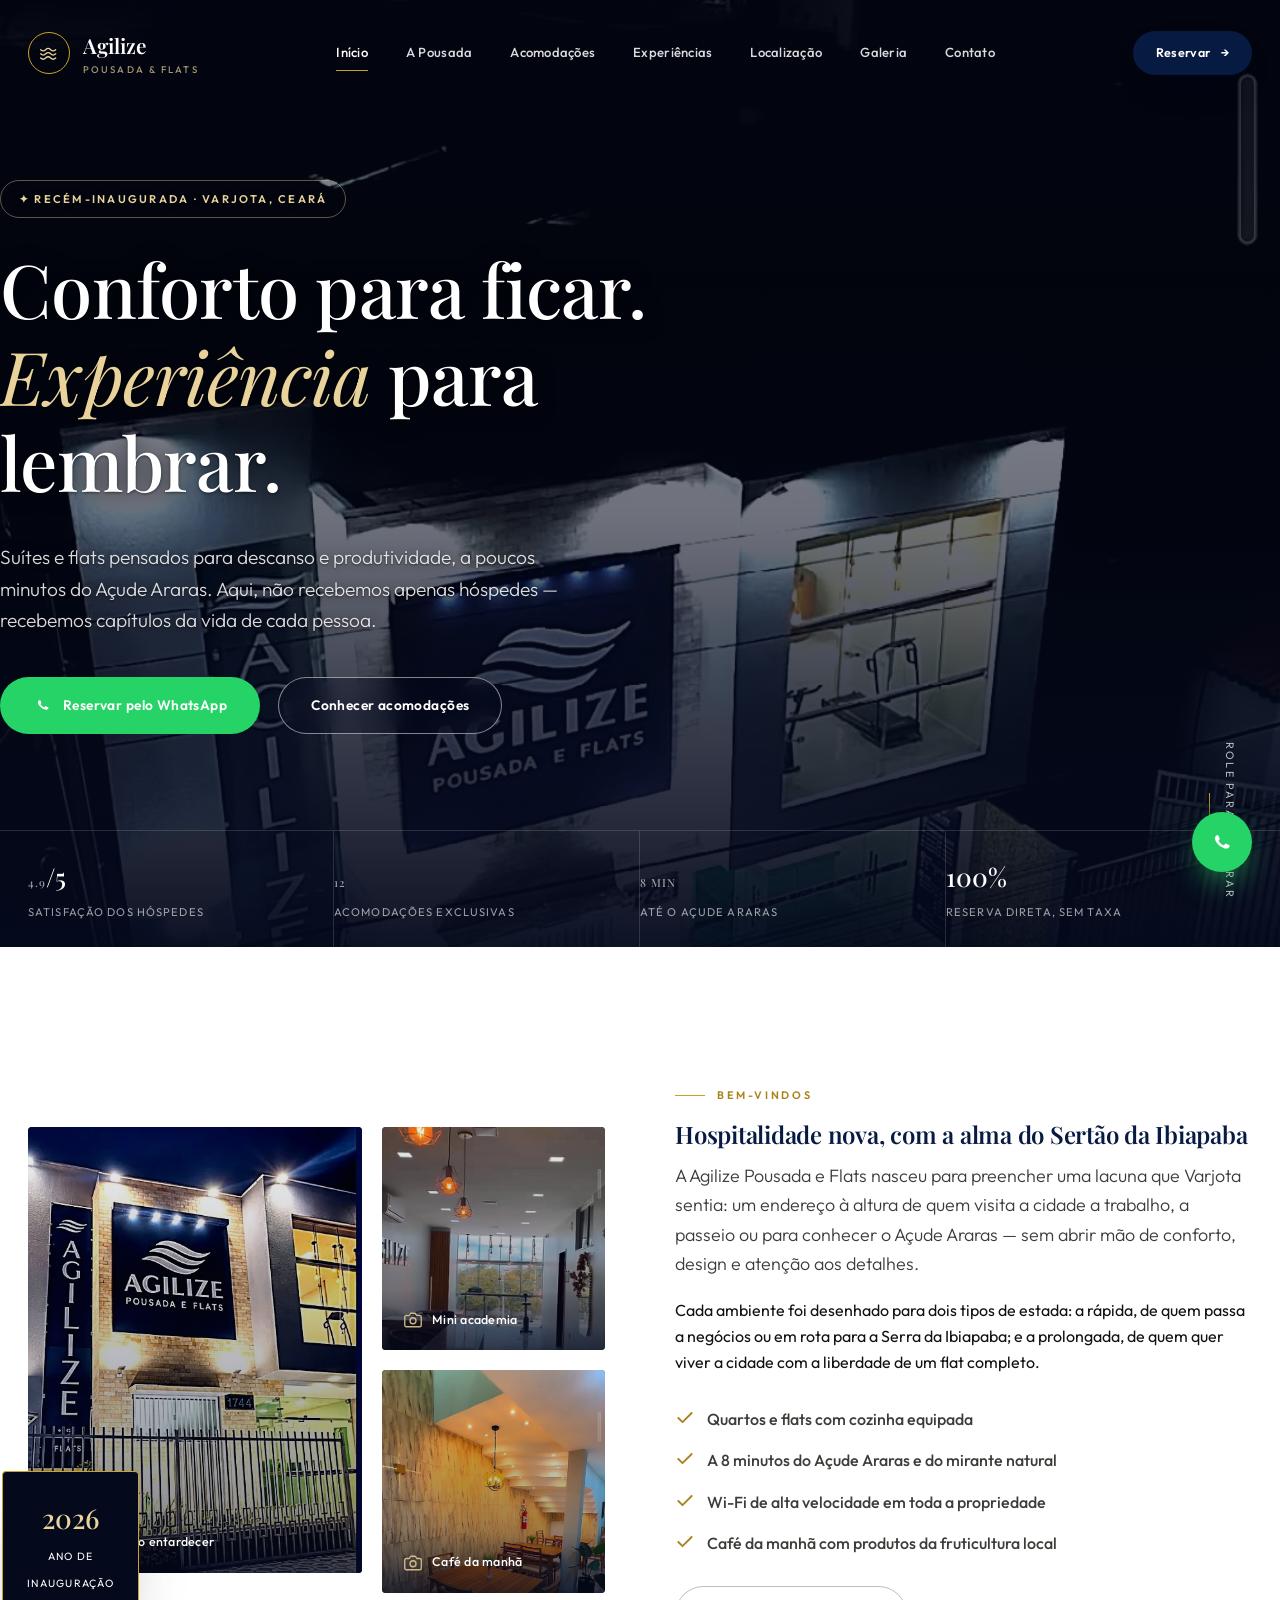
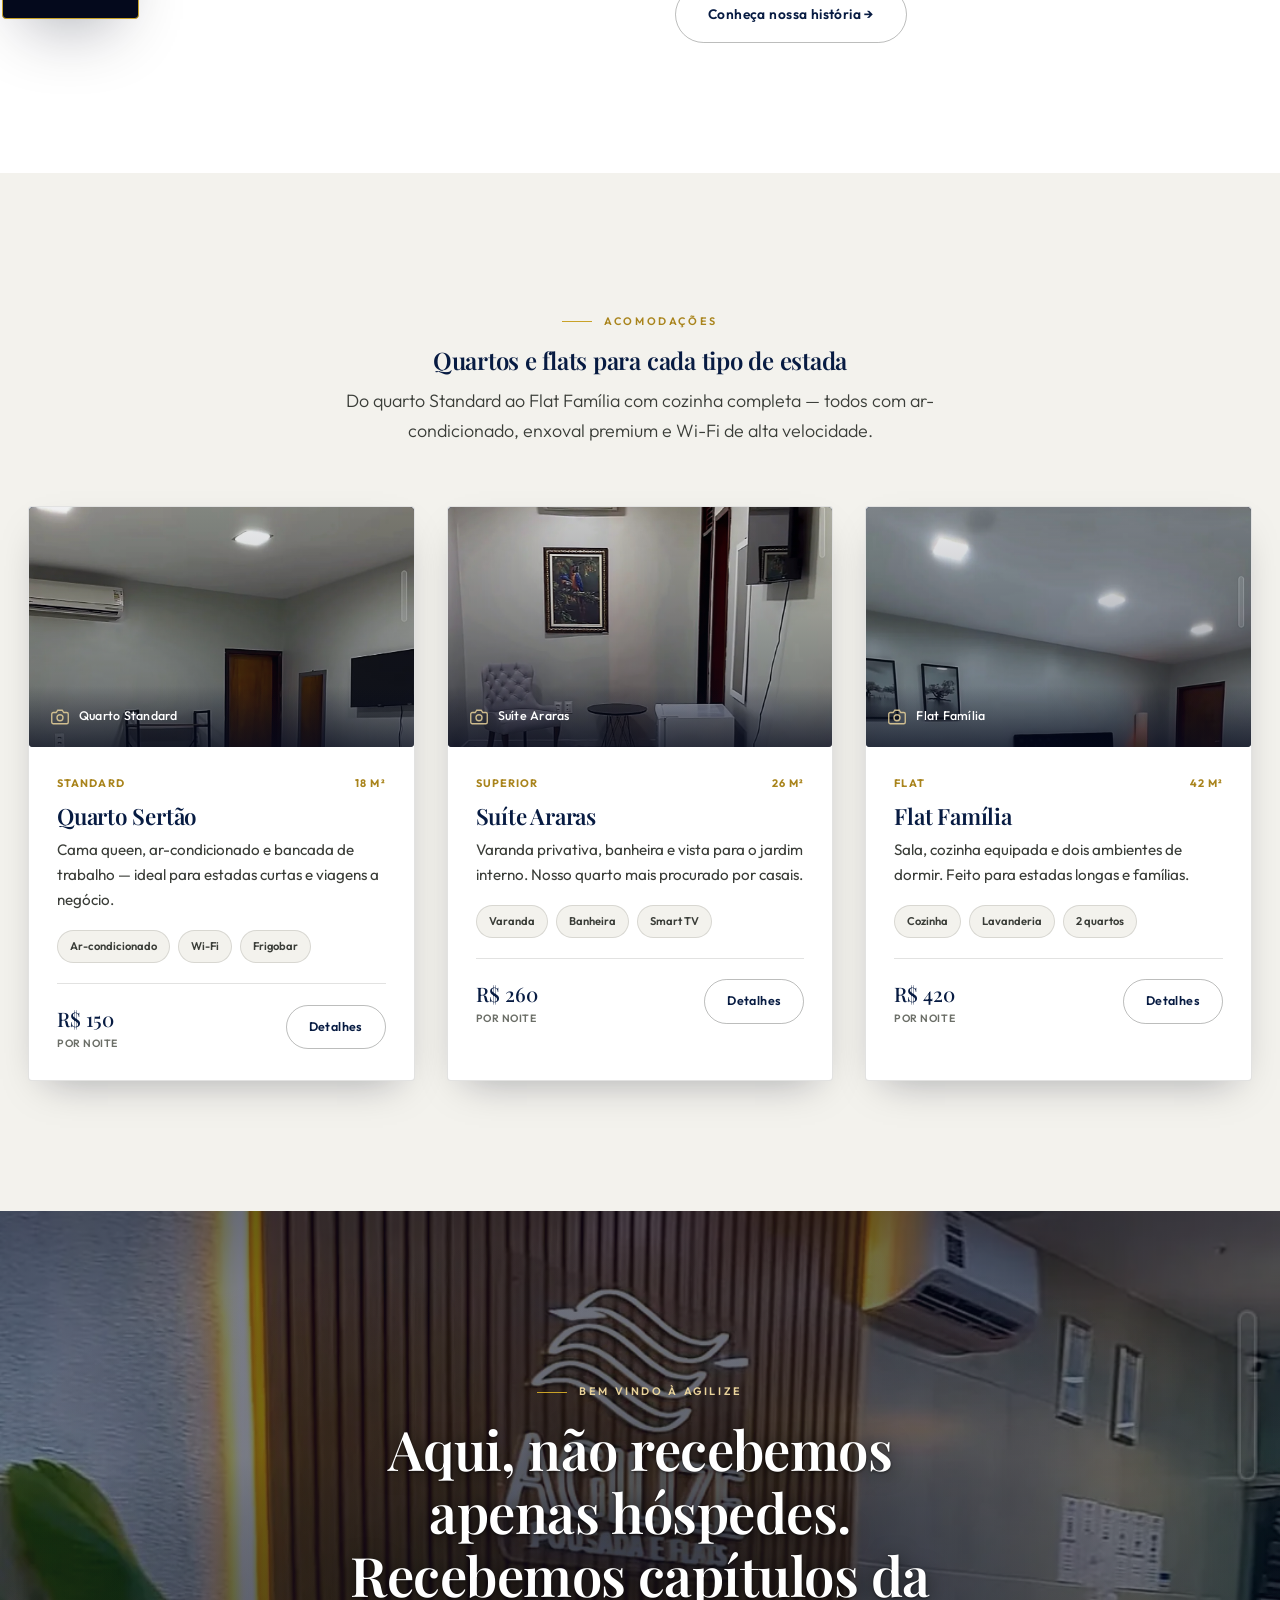
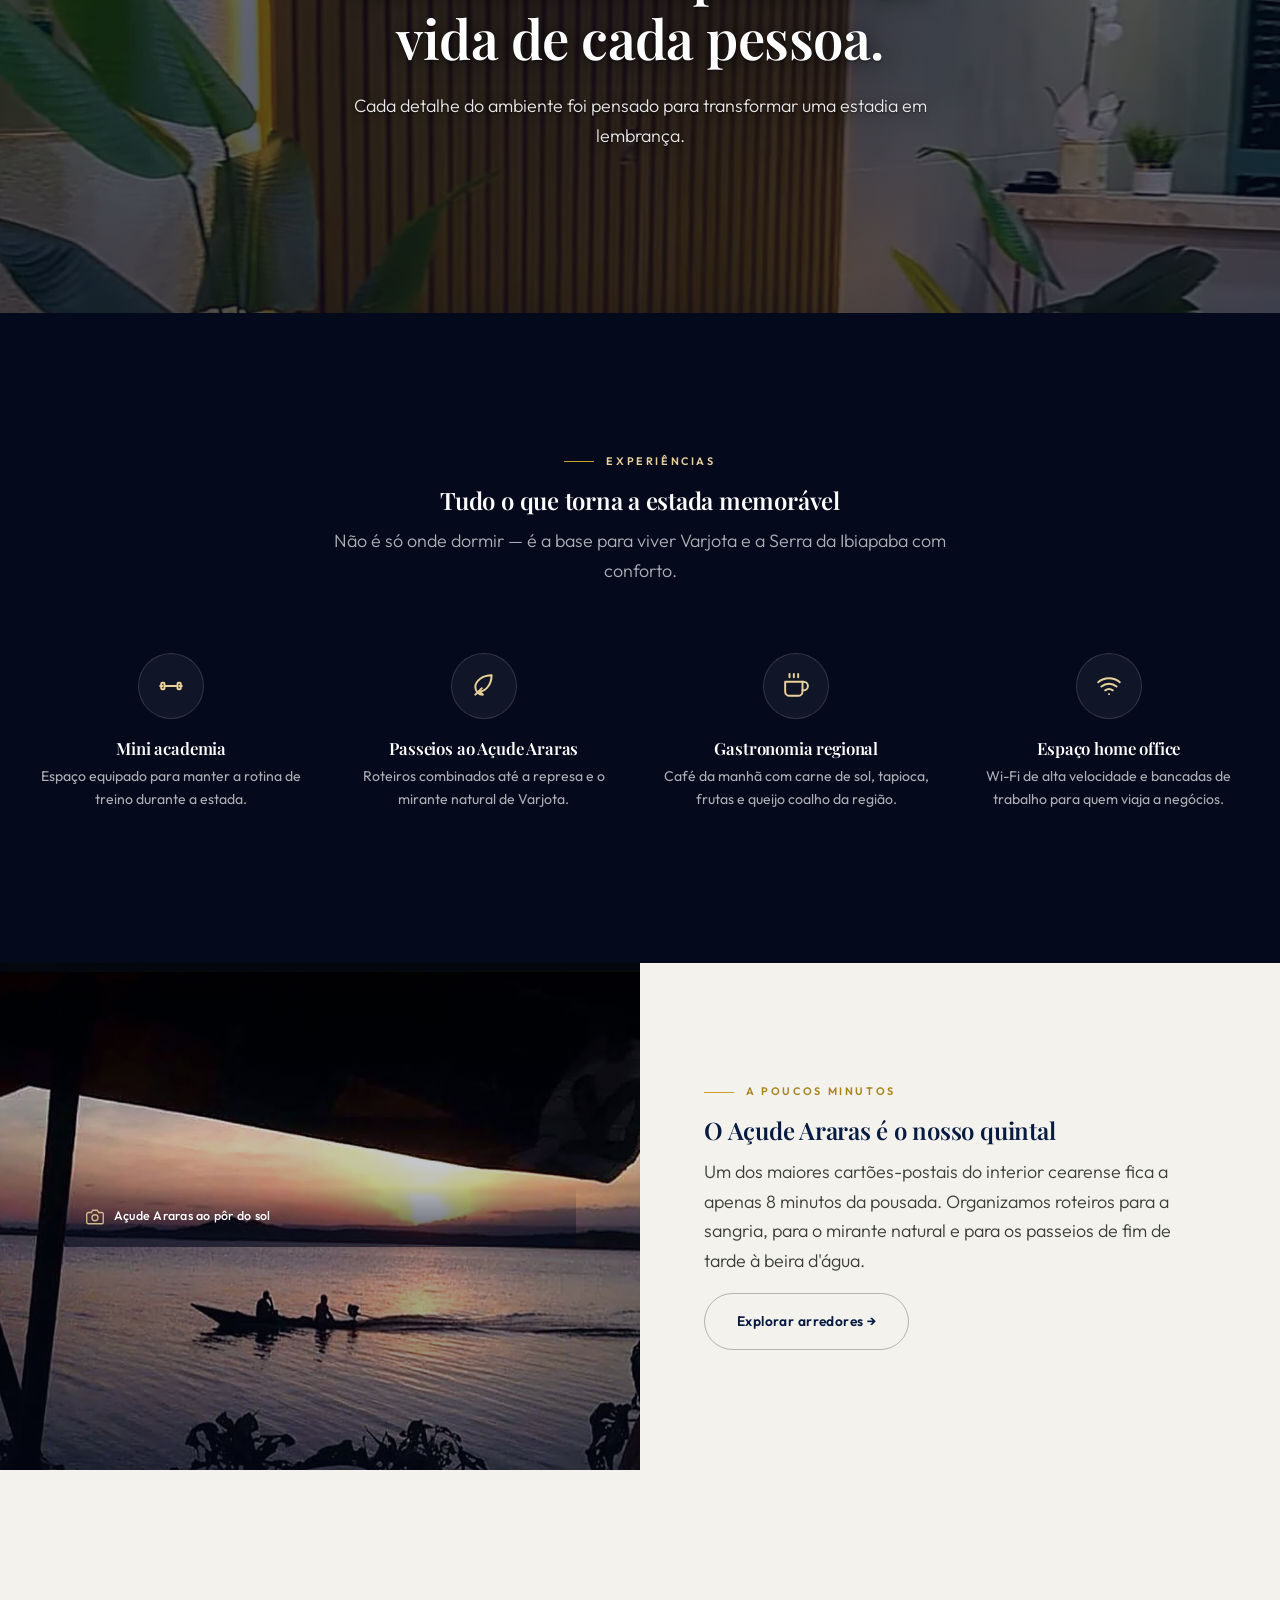
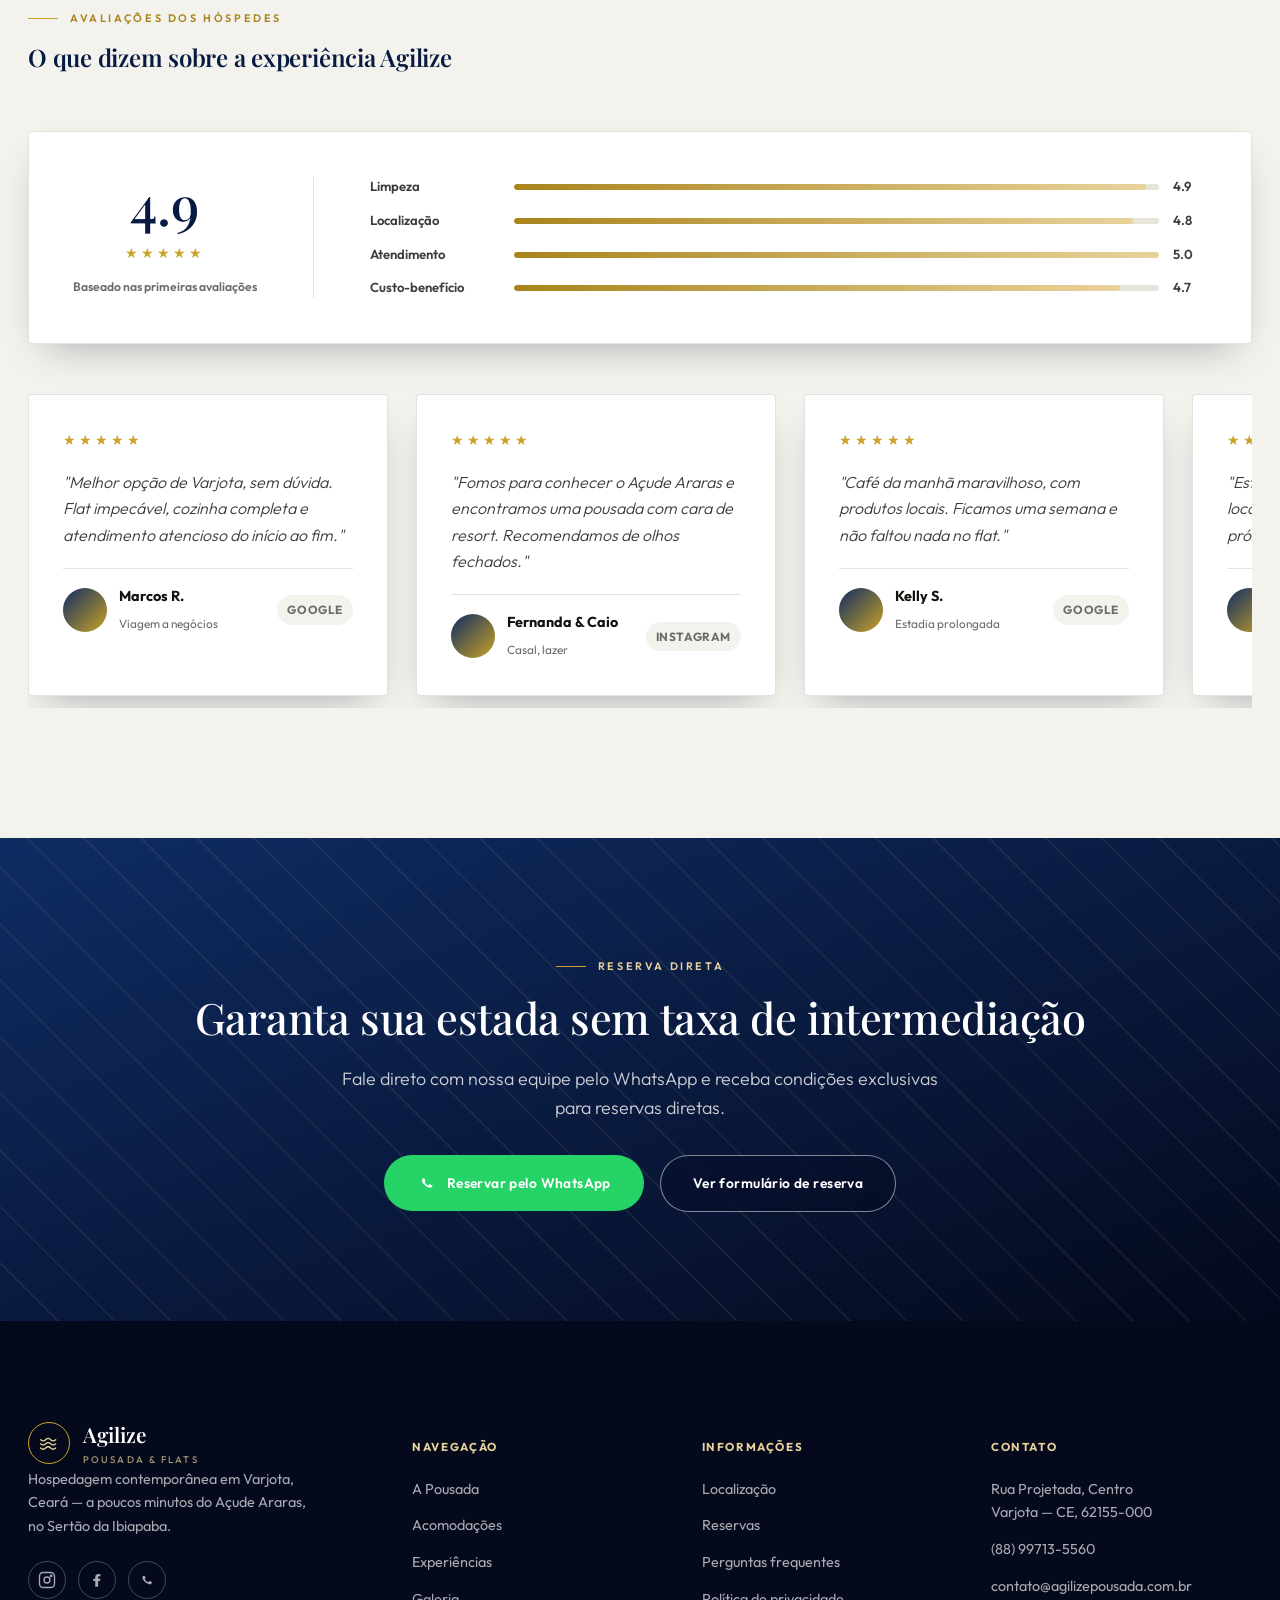
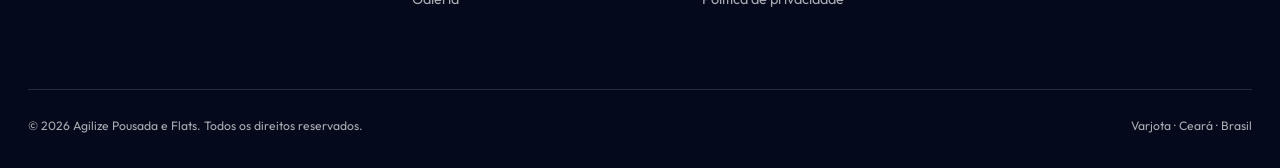
==== commit aaa45d21: "Restore full hero facade photo, darken sky for legibility; add real Açude Araras sunset photo Hero: " ====
--- a/index.html
+++ b/index.html
@@ -87,8 +87,6 @@
   <div class="hero-media">
     <!-- Substitua por <video autoplay muted loop playsinline poster="assets/img/real/facade-aerial.jpg"><source src="assets/video/hero.mp4" type="video/mp4"></video> quando o vídeo institucional estiver pronto -->
     <picture>
-      <source media="(max-width: 760px)" srcset="assets/img/real/facade-hero-mobile.webp" type="image/webp">
-      <source media="(max-width: 760px)" srcset="assets/img/real/facade-hero-mobile.jpg" type="image/jpeg">
       <source srcset="assets/img/real/facade-aerial.webp" type="image/webp">
       <img src="assets/img/real/facade-aerial.jpg" class="hero-fallback" alt="Fachada iluminada da Agilize Pousada e Flats à noite, vista do acesso principal em Varjota, Ceará" width="1080" height="1576" fetchpriority="high">
     </picture>
@@ -252,7 +250,8 @@
 
 <!-- ===== SPLIT — AÇUDE ARARAS ===== -->
 <section class="split">
-  <div class="photo tone-noturno ratio-cinema" style="min-height:100%" data-reveal>
+  <div class="photo has-photo ratio-cinema" style="min-height:100%" data-reveal>
+    <picture><source srcset="assets/img/real/acude-araras-sunset.webp" type="image/webp"><img src="assets/img/real/acude-araras-sunset.jpg" alt="Açude Araras ao pôr do sol, em Varjota" loading="lazy" width="1080" height="796"></picture>
     <span class="photo-label"><svg width="18" height="18" viewBox="0 0 24 24" fill="none" stroke="currentColor" stroke-width="1.8"><path d="M23 19a2 2 0 0 1-2 2H3a2 2 0 0 1-2-2V8a2 2 0 0 1 2-2h4l2-3h6l2 3h4a2 2 0 0 1 2 2z"/><circle cx="12" cy="13" r="4"/></svg> Açude Araras ao pôr do sol</span>
   </div>
   <div style="background:var(--marfim-100)" data-reveal data-reveal-delay="1">
--- a/assets/css/style.css
+++ b/assets/css/style.css
@@ -171,7 +171,7 @@
 }
 .hero-media::before{
   content:""; position:absolute; inset:0; z-index:1;
-  background:linear-gradient(180deg, rgba(4,9,28,.22) 0%, rgba(4,9,28,.12) 38%, rgba(4,9,28,.55) 68%, rgba(4,9,28,.94) 100%);
+  background:linear-gradient(180deg, rgba(4,9,28,.6) 0%, rgba(4,9,28,.48) 30%, rgba(4,9,28,.58) 55%, rgba(4,9,28,.78) 75%, rgba(4,9,28,.96) 100%);
 }
 .hero-inner{ position:relative; z-index:2; padding:180px 0 96px; width:100%; }
 .hero-tag{ display:inline-flex; gap:10px; align-items:center; padding:9px 18px; border:1px solid rgba(233,211,155,.4); border-radius:var(--radius-pill); font-size:.7rem; letter-spacing:.2em; text-transform:uppercase; font-weight:600; margin-bottom:28px; color:var(--dourado-300); }
